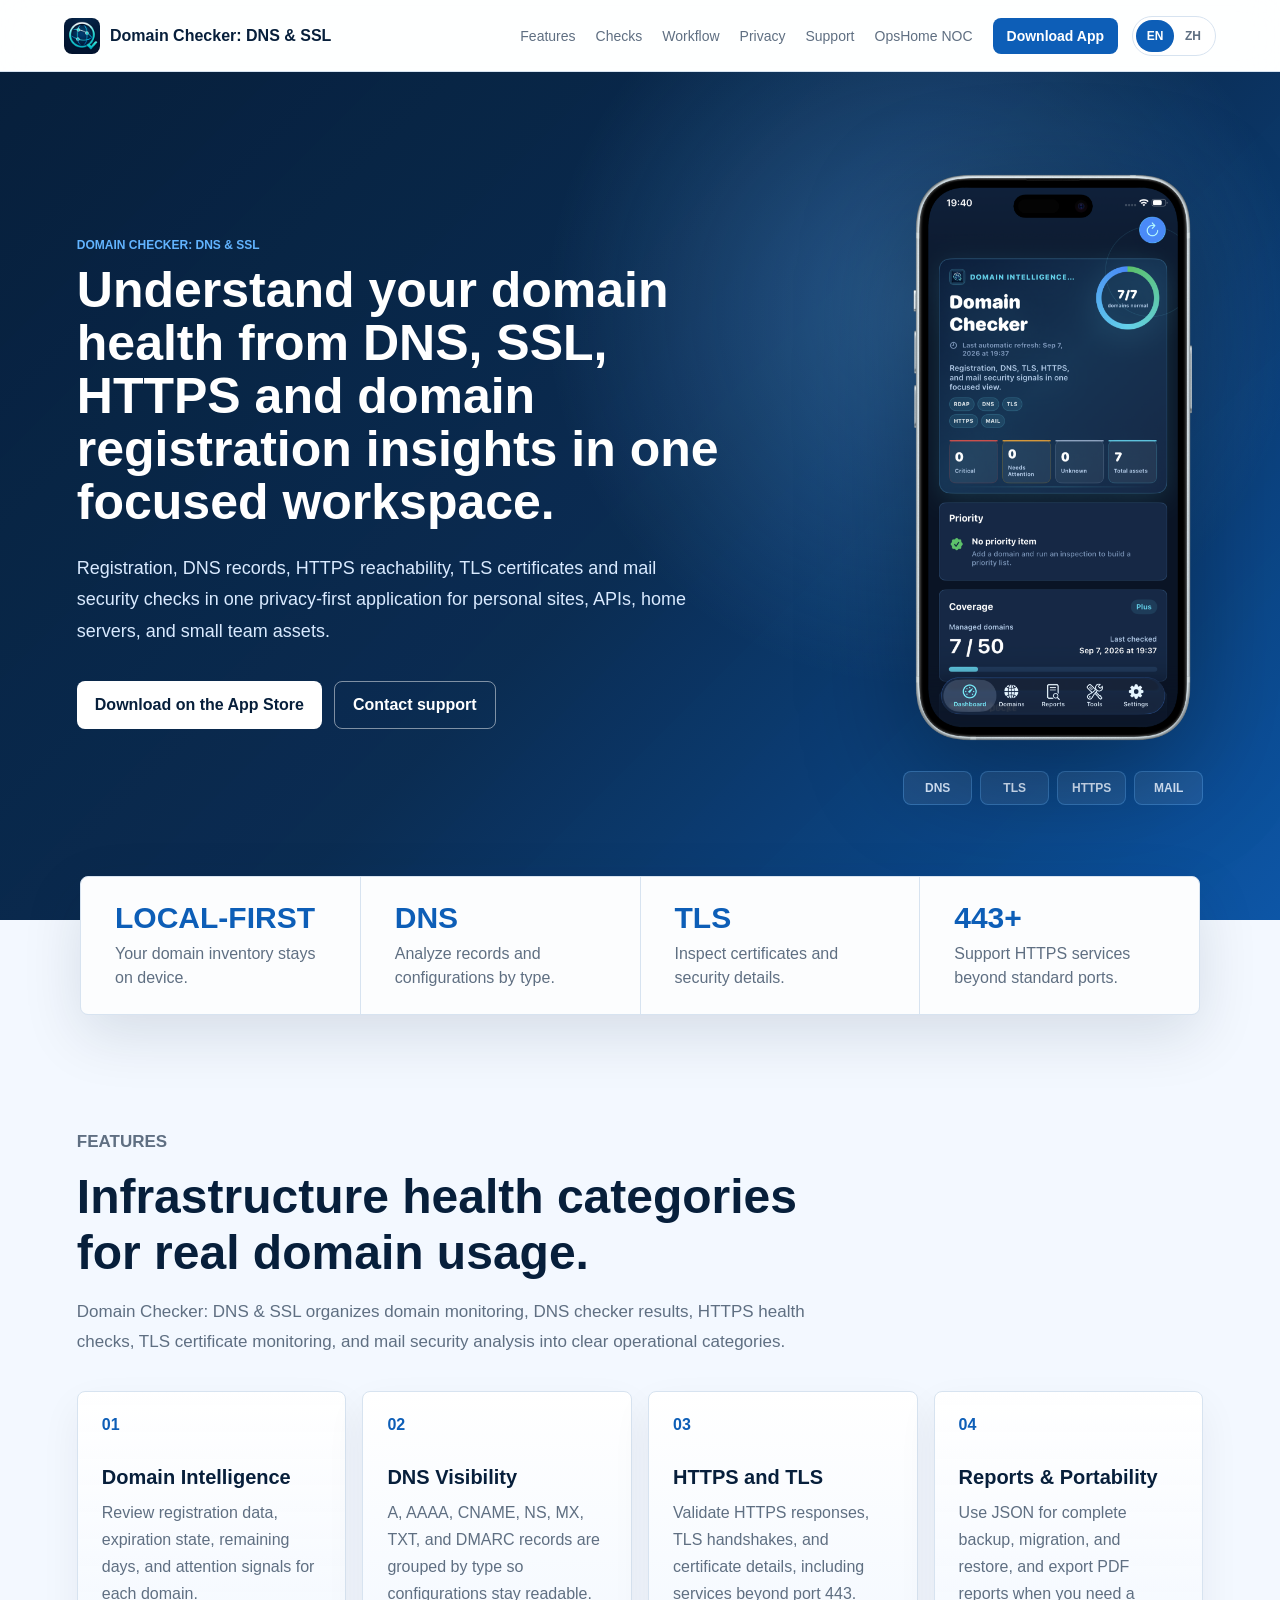
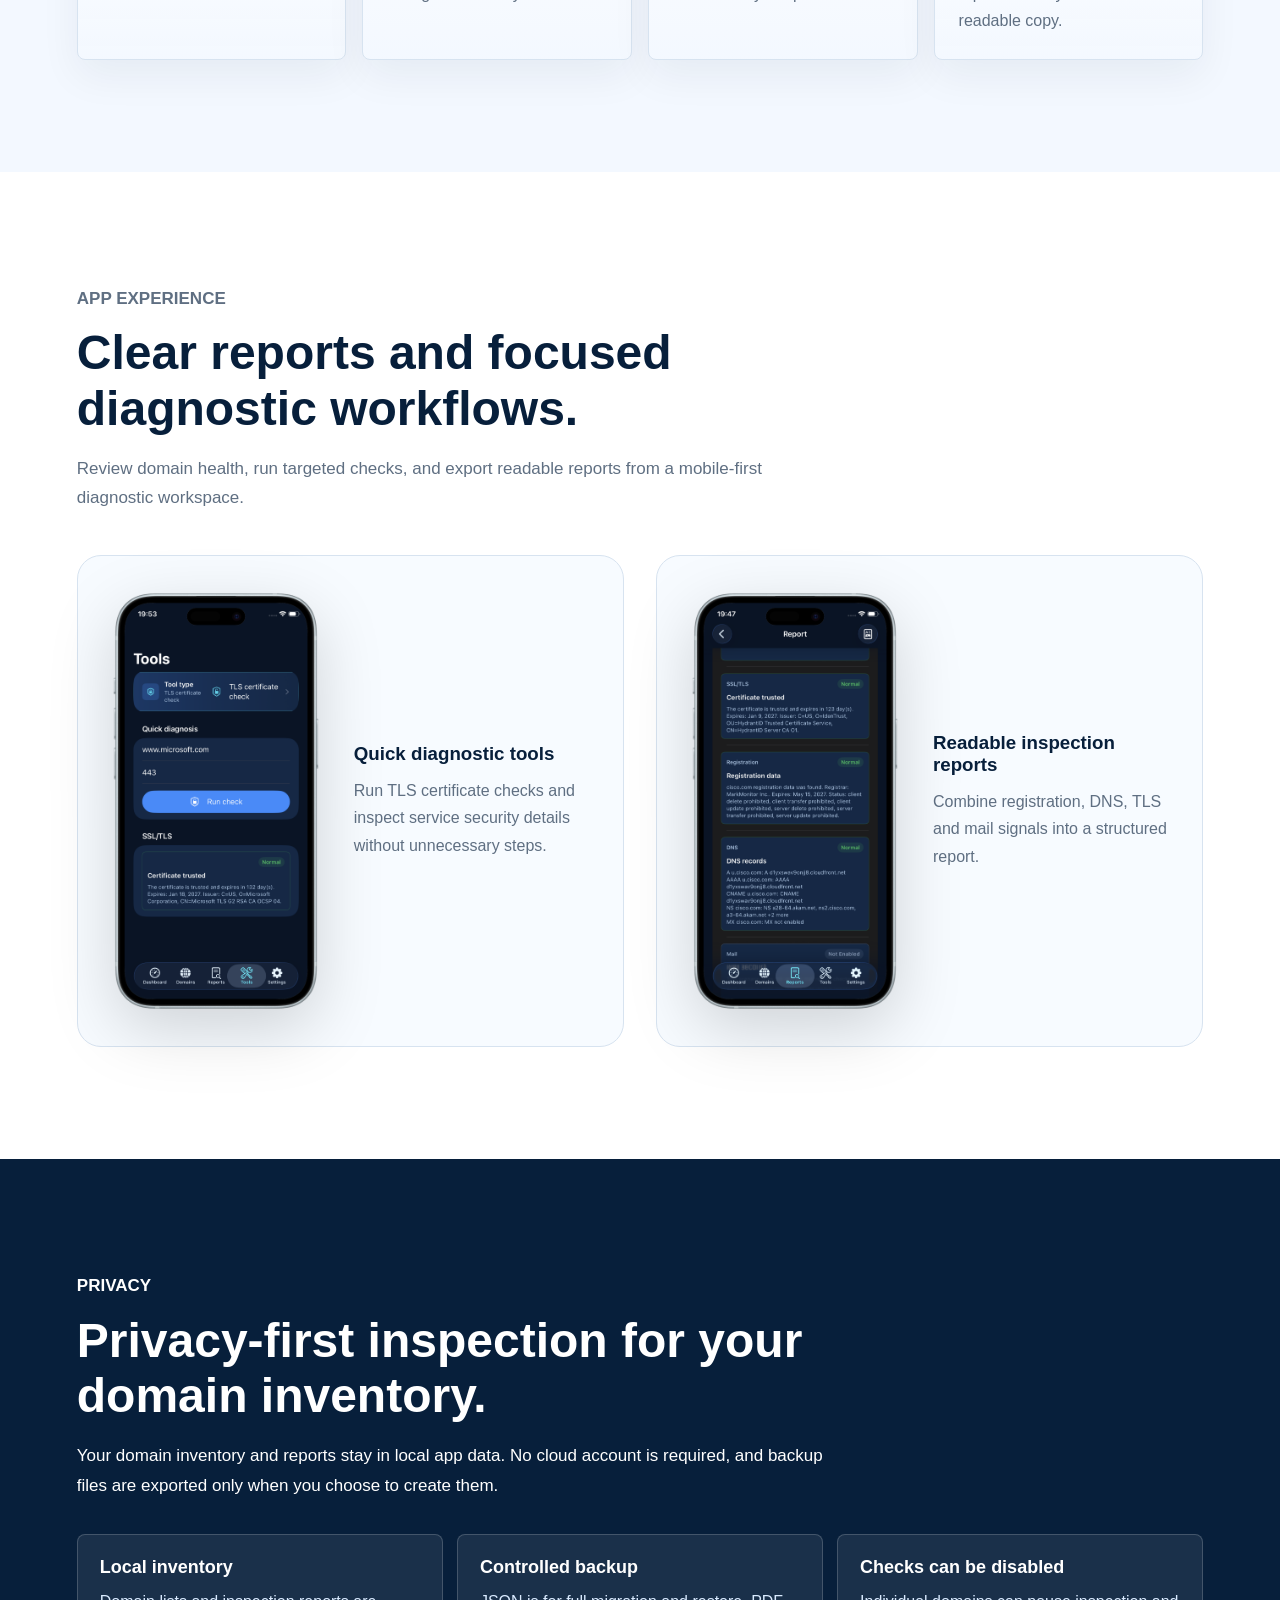
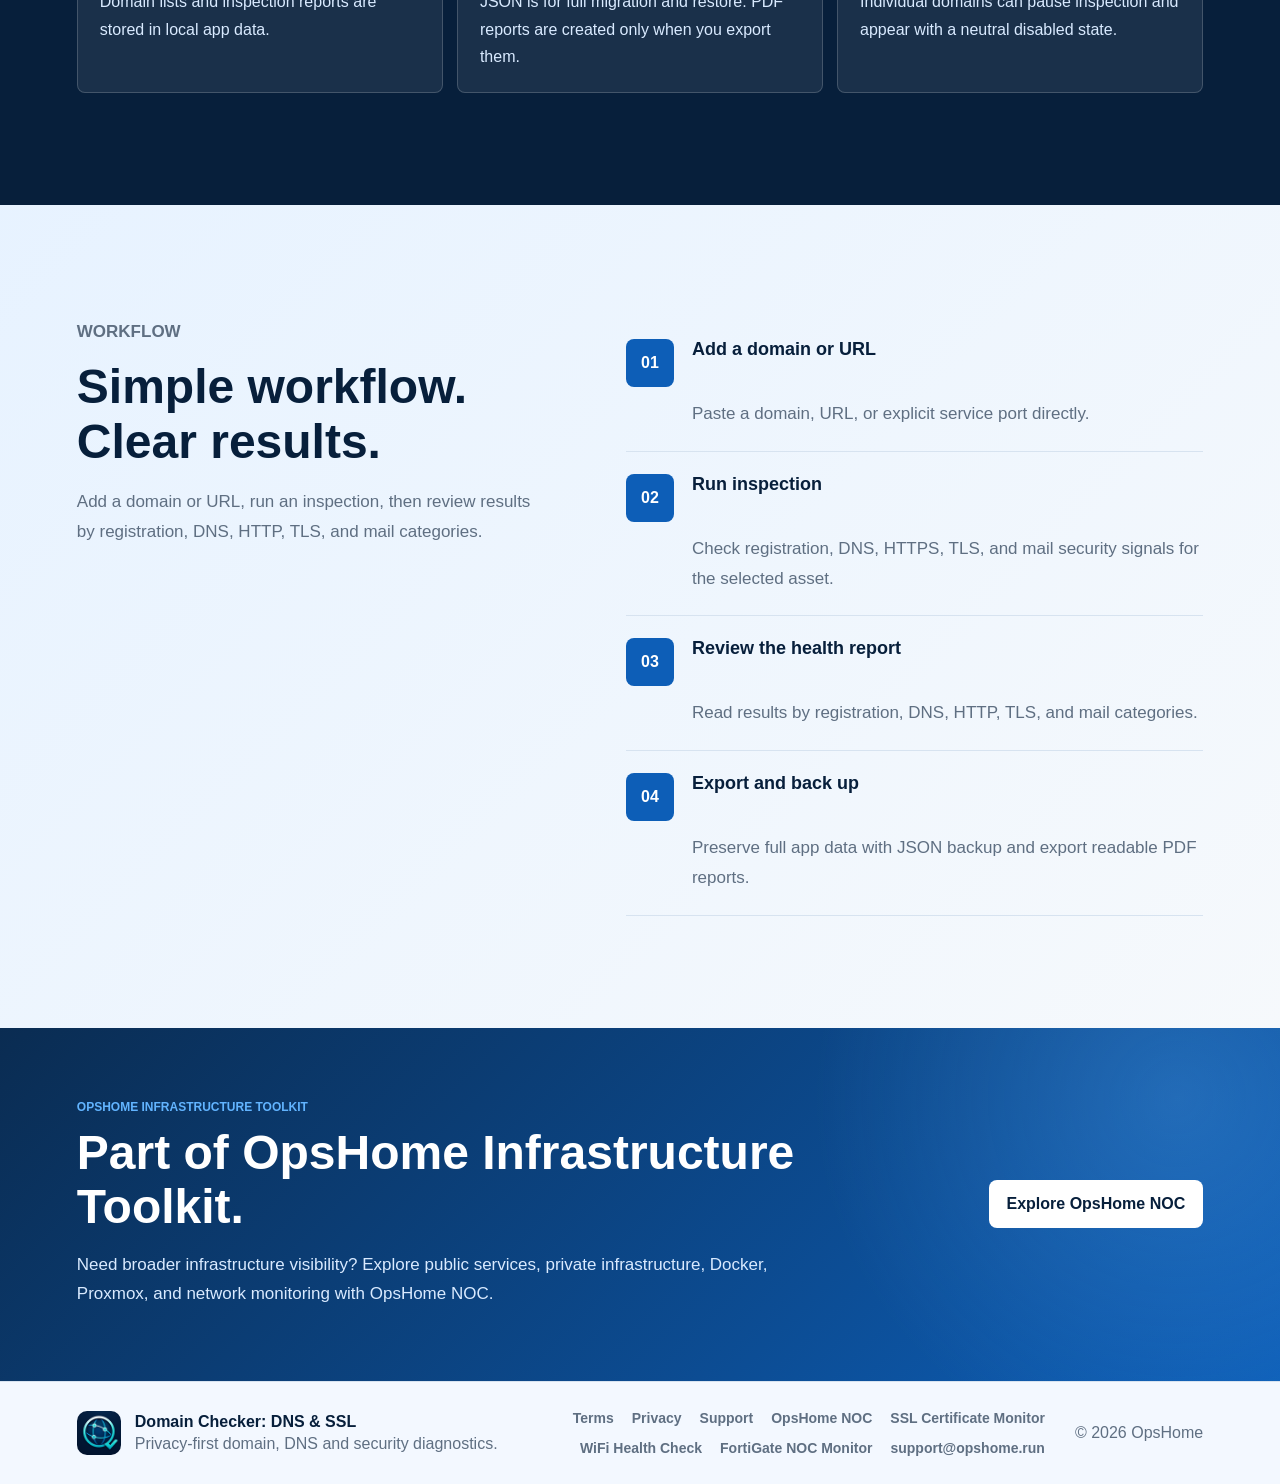
==== docs/index.html @ f47e3f1a "Add files via upload" ====
<!DOCTYPE html>

<html lang="en">
<head>
<meta charset="utf-8"/>
<meta content="width=device-width, initial-scale=1" name="viewport"/>
<title>Domain Checker: DNS & SSL</title>
<meta content="Domain Checker: DNS & SSL helps site owners, developers, and small teams monitor domain expiry, DNS records, HTTPS availability, TLS handshakes, and mail security records." name="description"/><link href="https://domain.opshome.run/" rel="canonical"/><link href="https://domain.opshome.run/" hreflang="en" rel="alternate"/><link href="https://domain.opshome.run/zh-cn/" hreflang="zh-CN" rel="alternate"/><link href="https://domain.opshome.run/" hreflang="x-default" rel="alternate"/>
<meta content="website" property="og:type"/><meta content="https://domain.opshome.run/" property="og:url"/>
<meta content="Domain Checker: DNS & SSL" property="og:title"/>
<meta content="Monitor domain expiry, DNS records, HTTPS availability, TLS handshakes, and mail security records in one focused app." property="og:description"/>
<meta content="./og.jpg" property="og:image"/>
<meta content="Domain Checker: DNS & SSL app preview" property="og:image:alt"/>
<meta content="summary_large_image" name="twitter:card"/>
<meta content="Domain Checker: DNS & SSL" name="twitter:title"/>
<meta content="Monitor domain expiry, DNS records, HTTPS availability, TLS handshakes, and mail security records in one focused app." name="twitter:description"/>
<meta content="./og.jpg" name="twitter:image"/>
<link href="./favicon.ico" rel="icon" sizes="any"/>
<link href="./assets/images/favicon-32.png" rel="icon" sizes="32x32" type="image/png"/>
<link href="./assets/images/favicon-16.png" rel="icon" sizes="16x16" type="image/png"/>
<link href="./assets/images/apple-touch-icon.png" rel="apple-touch-icon"/>
<link href="./site.webmanifest" rel="manifest"/>
<link as="image" fetchpriority="high" href="assets/images/domain-checker-dns-ssl-hero.png" rel="preload" type="image/png"/><link href="styles.css?v=20260824-v2-optimization-2" rel="stylesheet"/>
<script type="application/ld+json">
  {
  "@context": "https://schema.org",
  "@graph": [
    {
      "@type": "Organization",
      "@id": "https://opshome.run/#organization",
      "name": "OpsHome",
      "url": "https://opshome.run/",
      "logo": "https://opshome.run/brand-logo.png",
      "sameAs": [
        "https://github.com/cisco-262",
        "https://www.youtube.com/@frankzhang-opshome",
        "https://x.com/opshome_noc",
        "https://medium.com/@support_2959"
      ]
    },
    {
      "@type": "WebSite",
      "@id": "https://domain.opshome.run/#website",
      "name": "Domain Checker: DNS & SSL",
      "url": "https://domain.opshome.run/",
      "publisher": {
        "@id": "https://opshome.run/#organization"
      },
      "inLanguage": "en"
    },
    {
      "@type": "SoftwareApplication",
      "@id": "https://domain.opshome.run/#app",
      "name": "Domain Checker: DNS & SSL",
      "applicationCategory": "UtilitiesApplication",
      "operatingSystem": "iOS, iPadOS",
      "url": "https://domain.opshome.run/",
      "downloadUrl": "https://apps.apple.com/us/app/domain-checker-dns-ssl/id6792293532",
      "image": "https://domain.opshome.run/og.jpg",
      "description": "Domain Checker: DNS & SSL helps site owners, developers, and small teams monitor domain expiry, DNS records, HTTPS availability, TLS handshakes, and mail security records.",
      "publisher": {
        "@id": "https://opshome.run/#organization"
      },
      "offers": {
        "@type": "Offer",
        "price": "0",
        "priceCurrency": "USD"
      }
    }
  ]
}
  </script>
  
<!-- Yandex.Metrika counter -->
<script type="text/javascript">
    (function(m,e,t,r,i,k,a){
        m[i]=m[i]||function(){(m[i].a=m[i].a||[]).push(arguments)};
        m[i].l=1*new Date();
        for (var j = 0; j < document.scripts.length; j++) {if (document.scripts[j].src === r) { return; }}
        k=e.createElement(t),a=e.getElementsByTagName(t)[0],k.async=1,k.src=r,a.parentNode.insertBefore(k,a)
    })(window, document,'script','https://mc.yandex.ru/metrika/tag.js?id=112292024', 'ym');

    ym(112292024, 'init', {ssr:true, clickmap:true, referrer: document.referrer, url: location.href, accurateTrackBounce:true, trackLinks:true});
</script>
<noscript><div><img src="https://mc.yandex.ru/watch/112292024" style="position:absolute; left:-9999px;" alt="" /></div></noscript>
<!-- /Yandex.Metrika counter -->
</head>
<body>
<header class="site-header">
<a aria-label="Domain Checker: DNS & SSL home" class="brand" href="/">
<img alt="Domain Checker: DNS & SSL logo" decoding="async" height="36" src="assets/images/app-logo-96.webp" width="36"/>
<span>Domain Checker: DNS & SSL</span>
</a>
<div class="header-actions">
<nav aria-label="Primary">
<a href="#features">Features</a>
<a href="#checks">Checks</a>
<a href="#workflow">Workflow</a>
<a href="/privacy/">Privacy</a>
<a href="/support/">Support</a>
<a href="https://app.opshome.run" rel="noopener" target="_blank">OpsHome NOC</a>
<a class="nav-action" href="https://apps.apple.com/us/app/domain-checker-dns-ssl/id6792293532" rel="noopener" target="_blank">Download App</a>
</nav>
<div aria-label="Language" class="language-menu">
<a aria-current="page" class="language-option is-active" href="/">EN</a>
<a class="language-option" href="/zh-cn/" lang="zh-CN">ZH</a>
</div>
</div>
</header>
<main>
<section class="hero">
<div class="hero-layout">
<div class="hero-content">
<p class="eyebrow">DOMAIN CHECKER: DNS & SSL</p>
<h1>Understand your domain health from DNS, SSL, HTTPS and domain registration insights in one focused workspace.</h1>
<p class="hero-copy">Registration, DNS records, HTTPS reachability, TLS certificates and mail security checks in one privacy-first application for personal sites, APIs, home servers, and small team assets.</p>
<div class="hero-actions" id="download">
<a class="primary-button" href="https://apps.apple.com/us/app/domain-checker-dns-ssl/id6792293532" rel="noopener" target="_blank">Download on the App Store</a>
<a class="secondary-button" href="mailto:support@opshome.run">Contact support</a>
</div>
</div>
<figure aria-label="Domain Checker: DNS & SSL app home screen" class="hero-phone">
<img alt="Domain Checker: DNS & SSL app home screen" decoding="async" fetchpriority="high" height="2048" loading="eager" src="assets/images/domain-checker-dns-ssl-hero.png" width="1039"/>
<figcaption class="hero-capabilities" aria-label="Inspection capabilities">
<span>DNS</span>
<span>TLS</span>
<span>HTTPS</span>
<span>MAIL</span>
</figcaption>
</figure>
</div>
</section>
<section aria-label="Infrastructure checks" class="metrics" id="checks">
<div>
<strong>LOCAL-FIRST</strong>
<span>Your domain inventory stays on device.</span>
</div>
<div>
<strong>DNS</strong>
<span>Analyze records and configurations by type.</span>
</div>
<div>
<strong>TLS</strong>
<span>Inspect certificates and security details.</span>
</div>
<div>
<strong>443+</strong>
<span>Support HTTPS services beyond standard ports.</span>
</div>
</section>
<section class="section" id="features">
<div class="section-head">
<p class="eyebrow">FEATURES</p>
<h2>Infrastructure health categories for real domain usage.</h2>
<p>Domain Checker: DNS & SSL organizes domain monitoring, DNS checker results, HTTPS health checks, TLS certificate monitoring, and mail security analysis into clear operational categories.</p>
</div>
<div class="feature-grid">
<article>
<span class="icon">01</span>
<h3>Domain Intelligence</h3>
<p>Review registration data, expiration state, remaining days, and attention signals for each domain.</p>
</article>
<article>
<span class="icon">02</span>
<h3>DNS Visibility</h3>
<p>A, AAAA, CNAME, NS, MX, TXT, and DMARC records are grouped by type so configurations stay readable.</p>
</article>
<article>
<span class="icon">03</span>
<h3>HTTPS and TLS</h3>
<p>Validate HTTPS responses, TLS handshakes, and certificate details, including services beyond port 443.</p>
</article>
<article>
<span class="icon">04</span>
<h3>Reports &amp; Portability</h3>
<p>Use JSON for complete backup, migration, and restore, and export PDF reports when you need a readable copy.</p>
</article>
</div>
</section>
<section class="section app-showcase" id="workflow">
<div class="section-head">
<p class="eyebrow">APP EXPERIENCE</p>
<h2>Clear reports and focused diagnostic workflows.</h2>
<p>Review domain health, run targeted checks, and export readable reports from a mobile-first diagnostic workspace.</p>
</div>
<div class="showcase-grid">
<article class="showcase-card">
<img src="assets/images/domain-checker-tools.png" alt="Domain Checker: DNS & SSL tools screen" loading="lazy">
<div><h3>Quick diagnostic tools</h3><p>Run TLS certificate checks and inspect service security details without unnecessary steps.</p></div>
</article>
<article class="showcase-card">
<img src="assets/images/domain-checker-report.png" alt="Domain Checker: DNS & SSL report screen" loading="lazy">
<div><h3>Readable inspection reports</h3><p>Combine registration, DNS, TLS and mail signals into a structured report.</p></div>
</article>
</div>
</section>
<section class="section blue-band" id="privacy">
<div class="section-head">
<p class="eyebrow">PRIVACY</p>
<h2>Privacy-first inspection for your domain inventory.</h2>
<p>Your domain inventory and reports stay in local app data. No cloud account is required, and backup files are exported only when you choose to create them.</p>
</div>
<div class="privacy-grid">
<div><strong>Local inventory</strong><span>Domain lists and inspection reports are stored in local app data.</span></div>
<div><strong>Controlled backup</strong><span>JSON is for full migration and restore. PDF reports are created only when you export them.</span></div>
<div><strong>Checks can be disabled</strong><span>Individual domains can pause inspection and appear with a neutral disabled state.</span></div>
</div>
</section>
<section class="split-section" id="workflow">
<div>
<p class="eyebrow">WORKFLOW</p>
<h2>Simple workflow. Clear results.</h2>
<p>Add a domain or URL, run an inspection, then review results by registration, DNS, HTTP, TLS, and mail categories.</p>
</div>
<ol class="steps">
<li><span>Add a domain or URL</span><p>Paste a domain, URL, or explicit service port directly.</p></li>
<li><span>Run inspection</span><p>Check registration, DNS, HTTPS, TLS, and mail security signals for the selected asset.</p></li>
<li><span>Review the health report</span><p>Read results by registration, DNS, HTTP, TLS, and mail categories.</p></li>
<li><span>Export and back up</span><p>Preserve full app data with JSON backup and export readable PDF reports.</p></li>
</ol>
</section>
<section aria-label="OpsHome NOC" class="noc-promo">
<div>
<p class="eyebrow">OPSHOME INFRASTRUCTURE TOOLKIT</p>
<h2>Part of OpsHome Infrastructure Toolkit.</h2>
<p>Need broader infrastructure visibility? Explore public services, private infrastructure, Docker, Proxmox, and network monitoring with OpsHome NOC.</p>
</div>
<a class="promo-link" href="https://app.opshome.run" rel="noopener" target="_blank">Explore OpsHome NOC</a>
</section>
</main>
<footer>
<div class="footer-brandline"><img alt="Domain Checker: DNS & SSL logo" decoding="async" height="44" loading="lazy" src="assets/images/app-logo-96.webp" width="44"/><div><strong>Domain Checker: DNS & SSL</strong><span>Privacy-first domain, DNS and security diagnostics.</span></div></div>
<nav aria-label="Footer" class="footer-links">
<a href="/terms/">Terms</a>
<a href="/privacy/">Privacy</a>
<a href="/support/">Support</a>
<a href="https://app.opshome.run" rel="noopener" target="_blank">OpsHome NOC</a>
<a href="https://ssl.opshome.run/" rel="noopener" target="_blank">SSL Certificate Monitor</a>
<a href="https://wifi.opshome.run/" rel="noopener" target="_blank">WiFi Health Check</a>
<a href="https://fgt.opshome.run/" rel="noopener" target="_blank">FortiGate NOC Monitor</a>
<a href="mailto:support@opshome.run">support@opshome.run</a>
</nav>
<div class="copyright">© 2026 OpsHome</div>
</footer>
</body>
</html>
---- docs/styles.css ----
:root {
  color-scheme: light;
  --blue-950: #071f3b;
  --blue-900: #0a2c52;
  --blue-700: #0d5eb7;
  --blue-600: #1677d2;
  --blue-100: #e6f2ff;
  --blue-050: #f3f8ff;
  --ink: #102033;
  --muted: #5f6f82;
  --line: #d7e3f0;
  --surface: #ffffff;
  --soft: #f6f9fc;
  --green: #16805b;
  --amber: #b56800;
}

* {
  box-sizing: border-box;
}

html {
  scroll-behavior: smooth;
}

body {
  margin: 0;
  font-family: -apple-system, BlinkMacSystemFont, "Segoe UI", sans-serif;
  color: var(--ink);
  background: var(--blue-050);
  letter-spacing: 0;
}

a {
  color: inherit;
  text-decoration: none;
}

.site-header {
  position: sticky;
  top: 0;
  z-index: 10;
  display: flex;
  align-items: center;
  justify-content: space-between;
  gap: 24px;
  min-height: 72px;
  padding: 14px clamp(20px, 5vw, 72px);
  background: rgba(255, 255, 255, 0.88);
  border-bottom: 1px solid var(--line);
  backdrop-filter: blur(18px);
}

.brand {
  display: inline-flex;
  align-items: center;
  gap: 10px;
  font-weight: 800;
  color: var(--blue-950);
}

.brand img {
  width: 36px;
  height: 36px;
  border-radius: 8px;
}

nav {
  display: flex;
  align-items: center;
  gap: 20px;
  font-size: 14px;
  color: var(--muted);
}

.header-actions {
  display: flex;
  align-items: center;
  gap: 14px;
}

nav a {
  white-space: nowrap;
}

.nav-action {
  padding: 10px 14px;
  border-radius: 8px;
  color: #fff;
  background: var(--blue-700);
  font-weight: 700;
}

.language-menu {
  display: inline-flex;
  align-items: center;
  padding: 3px;
  border: 1px solid var(--line);
  border-radius: 999px;
  background: #fff;
}

.language-option {
  display: inline-grid;
  place-items: center;
  min-width: 38px;
  min-height: 32px;
  padding: 0 10px;
  border: 0;
  border-radius: 999px;
  color: var(--muted);
  background: transparent;
  font: inherit;
  font-size: 12px;
  font-weight: 900;
  cursor: pointer;
}

.language-option:hover {
  color: var(--blue-700);
}

.language-option.is-active {
  color: #fff;
  background: var(--blue-700);
}

.hero {
  position: relative;
  min-height: 0;
  display: grid;
  align-items: center;
  overflow: hidden;
  padding: clamp(52px, 7vw, 92px) clamp(20px, 6vw, 92px) clamp(76px, 9vw, 120px);
  color: #fff;
  background:
    radial-gradient(circle at 72% 28%, rgba(98, 180, 255, 0.34), transparent 34%),
    linear-gradient(135deg, rgba(7, 31, 59, 0.98) 0%, rgba(10, 44, 82, 0.94) 52%, rgba(13, 94, 183, 0.84) 100%),
    #0a2c52;
}

.hero-content {
  position: relative;
  width: min(680px, 100%);
}

.hero-layout {
  position: relative;
  z-index: 1;
  display: grid;
  grid-template-columns: minmax(0, 1fr) minmax(280px, 390px);
  align-items: center;
  gap: clamp(28px, 5vw, 72px);
  width: min(1180px, 100%);
  margin: 0 auto;
}

.hero-phone {
  justify-self: end;
  margin: 0;
  padding: 0;
  border: 0;
  border-radius: 0;
  background: transparent;
  box-shadow: none;
  backdrop-filter: none;
}

.hero-phone img {
  display: block;
  width: min(300px, 24vw);
  min-width: 240px;
  height: auto;
  max-height: 680px;
  object-fit: contain;
  border-radius: 0;
  filter: drop-shadow(0 30px 56px rgba(0, 0, 0, 0.34));
}

.hero-capabilities {
  display: grid;
  grid-template-columns: repeat(4, minmax(0, 1fr));
  gap: 8px;
  width: min(360px, 100%);
  margin: 18px auto 0;
  color: #d9eaff;
  font-size: 12px;
  font-weight: 900;
  text-align: center;
}

.hero-capabilities span {
  display: inline-grid;
  min-height: 34px;
  place-items: center;
  border: 1px solid rgba(98, 180, 255, 0.34);
  border-radius: 8px;
  background: rgba(255, 255, 255, 0.08);
}

.eyebrow {
  margin: 0 0 12px;
  color: #62b4ff;
  font-size: 12px;
  font-weight: 800;
  letter-spacing: 0;
  text-transform: uppercase;
}

.hero h1 {
  margin: 0;
  max-width: 700px;
  font-size: clamp(34px, 4vw, 50px);
  line-height: 1.06;
  letter-spacing: 0;
}

.hero-copy {
  margin: 24px 0 0;
  max-width: 620px;
  color: #d9eaff;
  font-size: 18px;
  line-height: 1.75;
}

.hero-actions {
  display: flex;
  flex-wrap: wrap;
  gap: 12px;
  margin-top: 34px;
}

.primary-button,
.secondary-button {
  display: inline-flex;
  align-items: center;
  justify-content: center;
  min-height: 48px;
  padding: 0 18px;
  border-radius: 8px;
  font-weight: 800;
}

.primary-button {
  color: var(--blue-950);
  background: #fff;
}

.secondary-button {
  color: #fff;
  border: 1px solid rgba(255, 255, 255, 0.48);
}

.metrics {
  position: relative;
  z-index: 2;
  display: grid;
  grid-template-columns: repeat(4, 1fr);
  gap: 1px;
  width: min(1120px, calc(100% - 40px));
  margin: -44px auto 0;
  background: var(--line);
  border: 1px solid var(--line);
  border-radius: 8px;
  overflow: hidden;
  box-shadow: 0 20px 60px rgba(7, 31, 59, 0.12);
}

.metrics div {
  min-height: 118px;
  display: grid;
  align-content: center;
  gap: 8px;
  padding: 24px clamp(18px, 3vw, 34px);
  background: rgba(255, 255, 255, 0.92);
}

.metrics strong {
  color: var(--blue-700);
  font-size: clamp(22px, 2.4vw, 30px);
  line-height: 1.1;
}

.metrics span {
  color: var(--muted);
  line-height: 1.5;
}

.section,
.split-section {
  padding: clamp(64px, 9vw, 112px) clamp(20px, 6vw, 92px);
}

.section {
  background: var(--blue-050);
}

.section-head {
  max-width: 760px;
  margin-bottom: 34px;
}

.section h2,
.split-section h2 {
  margin: 0;
  color: var(--blue-950);
  font-size: clamp(30px, 4vw, 48px);
  line-height: 1.16;
}

.section-head p,
.split-section p {
  color: var(--muted);
  font-size: 17px;
  line-height: 1.75;
}

.feature-grid {
  display: grid;
  grid-template-columns: repeat(4, 1fr);
  gap: 16px;
}

.feature-grid article {
  min-height: 260px;
  padding: 24px;
  border: 1px solid var(--line);
  border-radius: 8px;
  background:
    linear-gradient(180deg, rgba(255, 255, 255, 0.98), rgba(243, 248, 255, 0.94)),
    var(--surface);
  box-shadow: 0 16px 40px rgba(7, 31, 59, 0.06);
}

.icon {
  display: inline-flex;
  margin-bottom: 32px;
  color: var(--blue-700);
  font-weight: 900;
}

.feature-grid h3 {
  margin: 0 0 10px;
  color: var(--blue-950);
  font-size: 20px;
}

.feature-grid p {
  margin: 0;
  color: var(--muted);
  line-height: 1.7;
}

.split-section {
  display: grid;
  grid-template-columns: minmax(0, 0.9fr) minmax(320px, 1.1fr);
  gap: clamp(28px, 6vw, 80px);
  background:
    linear-gradient(135deg, rgba(230, 242, 255, 0.92), rgba(246, 249, 252, 0.98));
}

.steps {
  margin: 0;
  padding: 0;
  list-style: none;
  counter-reset: step;
}

.steps li {
  display: grid;
  grid-template-columns: 48px 1fr;
  column-gap: 18px;
  row-gap: 6px;
  padding: 22px 0;
  border-bottom: 1px solid var(--line);
  counter-increment: step;
}

.steps li::before {
  content: counter(step, decimal-leading-zero);
  display: grid;
  place-items: center;
  width: 48px;
  height: 48px;
  border-radius: 8px;
  color: #fff;
  background: var(--blue-700);
  font-weight: 900;
}

.steps span {
  display: block;
  grid-column: 2;
  color: var(--blue-950);
  font-size: 18px;
  font-weight: 800;
}

.steps p {
  grid-column: 2;
  margin: 6px 0 0;
}

.noc-promo {
  display: flex;
  align-items: center;
  justify-content: space-between;
  gap: 28px;
  padding: clamp(42px, 6vw, 72px) clamp(20px, 6vw, 92px);
  color: #fff;
  background:
    radial-gradient(circle at 92% 20%, rgba(98, 180, 255, 0.26), transparent 30%),
    linear-gradient(135deg, var(--blue-900), var(--blue-700));
}

.noc-promo div {
  max-width: 760px;
}

.noc-promo h2 {
  margin: 0;
  font-size: clamp(30px, 4vw, 48px);
  line-height: 1.14;
}

.noc-promo p:last-child {
  margin: 16px 0 0;
  color: #d9eaff;
  font-size: 17px;
  line-height: 1.7;
}

.promo-link {
  display: inline-flex;
  align-items: center;
  justify-content: center;
  min-height: 48px;
  padding: 0 18px;
  border-radius: 8px;
  color: var(--blue-950);
  background: #fff;
  font-weight: 900;
  white-space: nowrap;
}

.blue-band {
  color: #fff;
  background: var(--blue-950);
}

.blue-band h2,
.blue-band .section-head p {
  color: #fff;
}

.privacy-grid {
  display: grid;
  grid-template-columns: repeat(3, 1fr);
  gap: 14px;
}

.privacy-grid div {
  min-height: 150px;
  padding: 22px;
  border: 1px solid rgba(255, 255, 255, 0.18);
  border-radius: 8px;
  background: rgba(255, 255, 255, 0.08);
}

.privacy-grid strong,
.privacy-grid span {
  display: block;
}

.privacy-grid strong {
  margin-bottom: 10px;
  font-size: 18px;
}

.privacy-grid span {
  color: #d9eaff;
  line-height: 1.7;
}

.page-hero {
  padding: clamp(58px, 9vw, 104px) clamp(20px, 6vw, 92px) clamp(34px, 6vw, 64px);
  color: #fff;
  background:
    linear-gradient(90deg, rgba(7, 31, 59, 0.96), rgba(13, 94, 183, 0.84)),
    var(--blue-900);
}

.page-hero h1 {
  margin: 0;
  max-width: 820px;
  font-size: clamp(40px, 6vw, 68px);
  line-height: 1.04;
}

.page-lead {
  max-width: 760px;
  margin: 20px 0 0;
  color: #d9eaff;
  font-size: 19px;
  line-height: 1.75;
}

.page-content {
  width: min(900px, calc(100% - 40px));
  margin: 0 auto;
  padding: clamp(42px, 7vw, 80px) 0;
}

.page-content h2 {
  margin-top: 32px;
  color: var(--blue-950);
  font-size: 26px;
}

.page-content h2:first-child {
  margin-top: 0;
}

.page-content p,
.page-content li {
  color: var(--muted);
  font-size: 16px;
  line-height: 1.75;
}

.page-content a {
  color: var(--blue-700);
  font-weight: 800;
}

.page-content .cta-row {
  margin-top: 28px;
}

footer {
  display: grid;
  grid-template-columns: minmax(260px, max-content) minmax(0, 1fr) max-content;
  align-items: center;
  gap: 30px;
  padding: 28px clamp(20px, 6vw, 92px);
  border-top: 1px solid var(--line);
  background: var(--blue-050);
  color: var(--muted);
}

.footer-brandline {
  display: flex;
  align-items: center;
  gap: 14px;
  min-width: 260px;
}

.footer-brandline img {
  width: 44px;
  height: 44px;
  flex: 0 0 44px;
  border-radius: 10px;
}

.footer-brandline div {
  display: grid;
  gap: 4px;
  min-width: 0;
}

footer strong {
  color: var(--blue-950);
}

.footer-brandline span {
  white-space: nowrap;
}

.footer-links {
  display: flex;
  flex-wrap: wrap;
  justify-content: flex-end;
  gap: 14px 18px;
  min-width: 0;
}

.footer-links a {
  color: var(--muted);
  font-size: 14px;
  font-weight: 700;
  white-space: nowrap;
  flex: 0 0 auto;
}

.footer-links a:hover {
  color: var(--blue-700);
}

@media (max-width: 900px) {
  .site-header {
    position: static;
    align-items: flex-start;
    flex-direction: column;
  }

  nav {
    width: 100%;
    overflow-x: auto;
    padding-bottom: 4px;
  }

  .header-actions {
    width: 100%;
    align-items: flex-start;
    justify-content: space-between;
    gap: 12px;
  }

  .metrics,
  .feature-grid,
  .privacy-grid,
  .split-section {
    grid-template-columns: 1fr;
  }

  .noc-promo {
    align-items: flex-start;
    flex-direction: column;
  }

  .hero-layout {
    grid-template-columns: 1fr;
  }

  .hero {
    padding-bottom: 82px;
  }

  .hero-phone {
    justify-self: center;
  }

  .hero-phone img {
    width: min(300px, 72vw);
    min-width: 0;
    max-height: none;
  }

  .hero-capabilities {
    width: min(360px, 100%);
  }

}

@media (max-width: 560px) {
  .hero h1 {
    font-size: 38px;
  }

  .hero-copy {
    font-size: 16px;
  }

  .hero-actions {
    display: grid;
  }

  .hero-capabilities {
    grid-template-columns: repeat(2, minmax(0, 1fr));
  }

  .header-actions {
    flex-direction: column-reverse;
  }

  .language-menu {
    align-self: flex-end;
  }

  .primary-button,
  .secondary-button,
  .promo-link {
    width: 100%;
  }

  .steps li {
    grid-template-columns: 1fr;
  }

  .steps span,
  .steps p {
    grid-column: 1;
  }

  footer {
    align-items: flex-start;
    grid-template-columns: 1fr;
  }

  .footer-links {
    justify-content: flex-start;
  }
}


.app-showcase {
  background: #ffffff;
}

.showcase-grid {
  display: grid;
  grid-template-columns: repeat(2, minmax(0, 1fr));
  gap: 32px;
  margin-top: 42px;
}

.showcase-card {
  display: grid;
  grid-template-columns: minmax(160px, 220px) 1fr;
  align-items: center;
  gap: 28px;
  padding: 28px;
  border: 1px solid var(--line);
  border-radius: 24px;
  background: #f7fbff;
}

.showcase-card img {
  width: 100%;
  max-height: 560px;
  object-fit: contain;
  filter: drop-shadow(0 20px 32px rgba(0,0,0,.16));
}

.showcase-card h3 {
  margin: 0 0 12px;
  color: var(--blue-950);
}

.showcase-card p {
  margin: 0;
  color: var(--muted);
  line-height: 1.7;
}

@media (max-width: 800px) {
  .showcase-grid { grid-template-columns: 1fr; }
  .showcase-card { grid-template-columns: 1fr; }
}
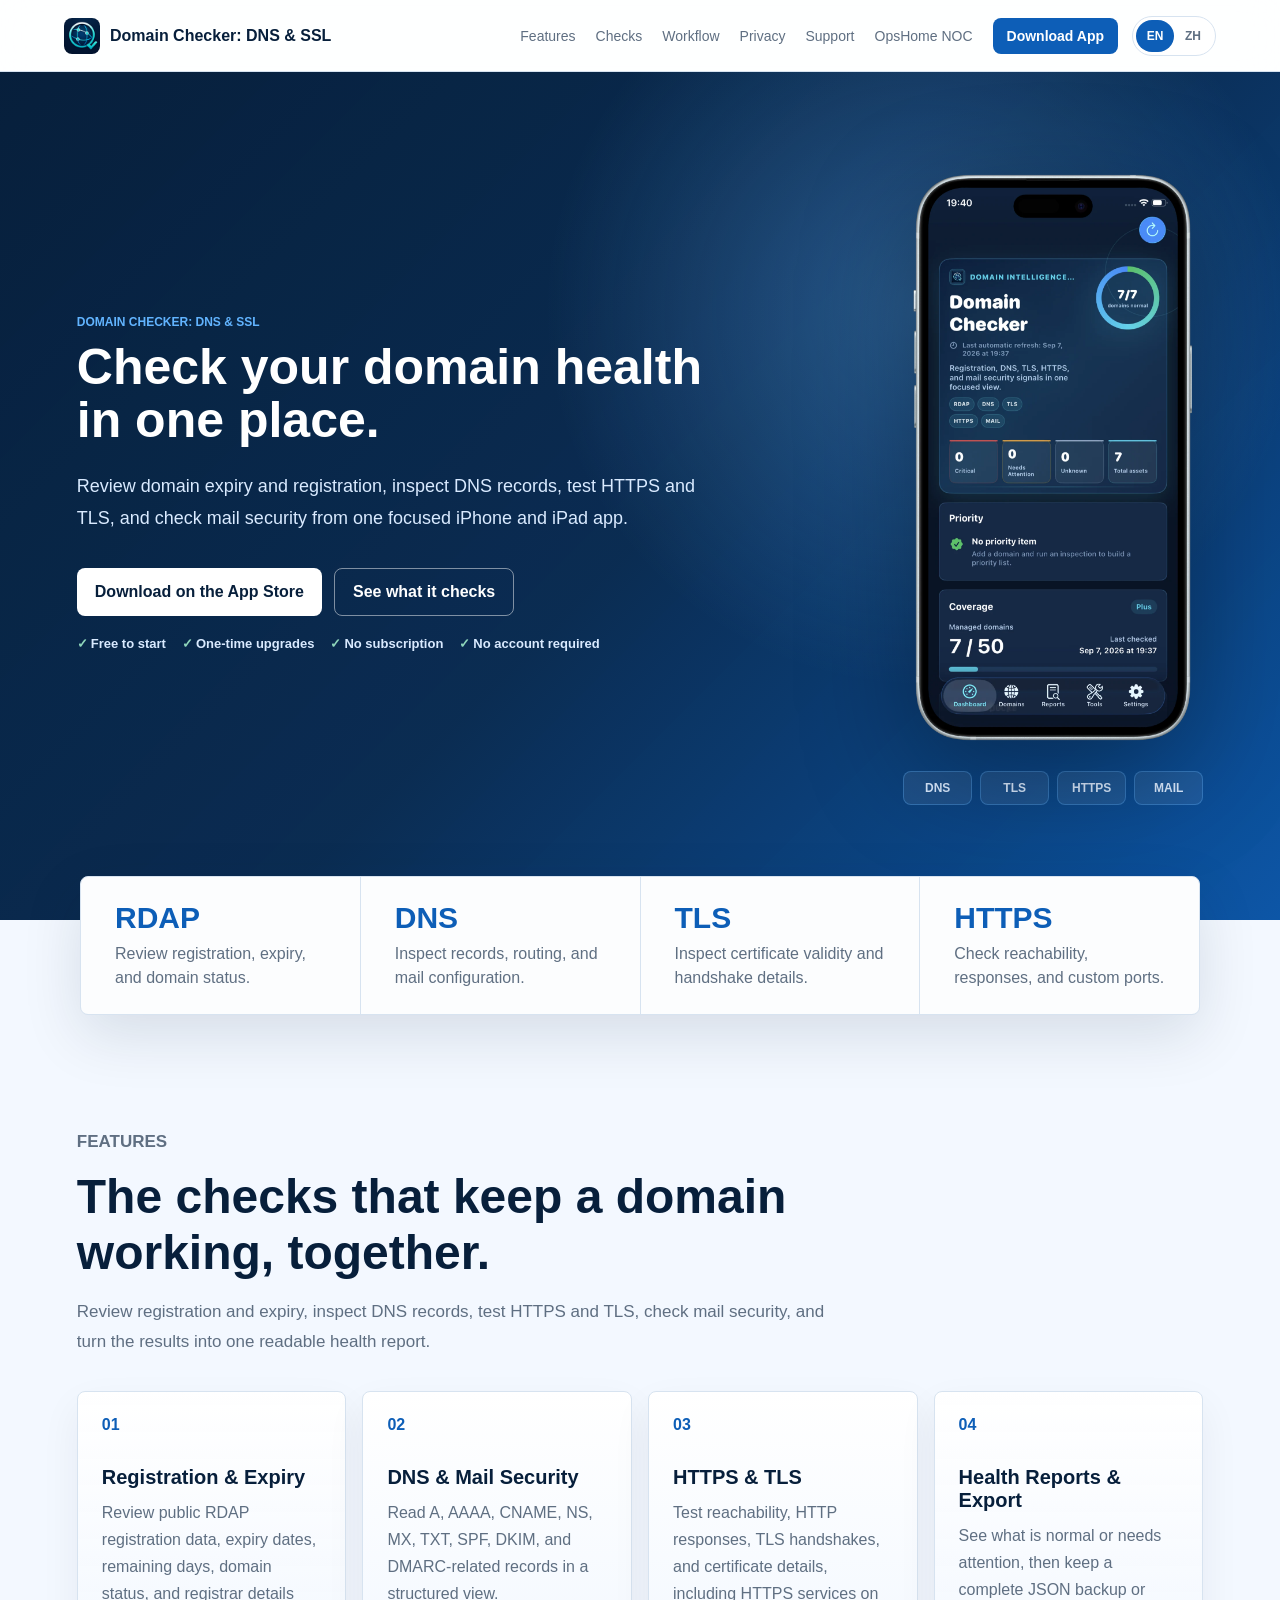
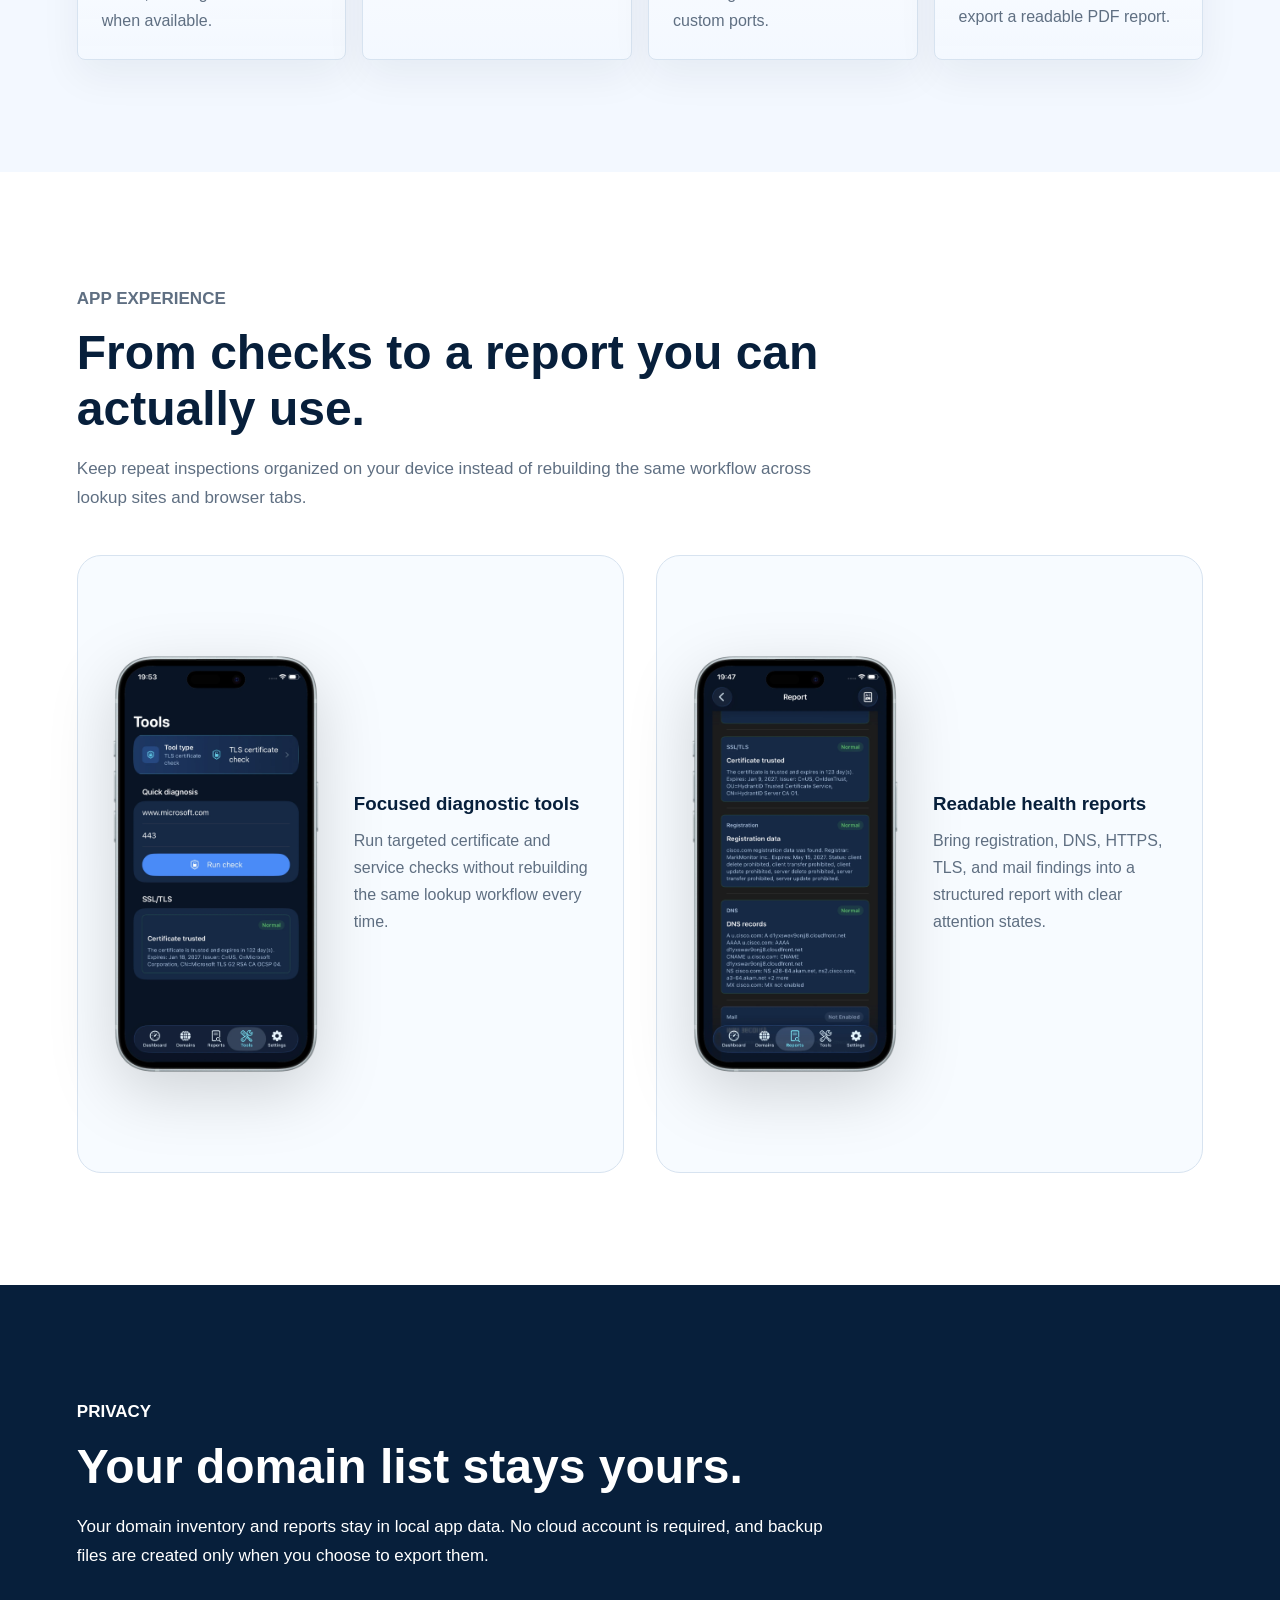
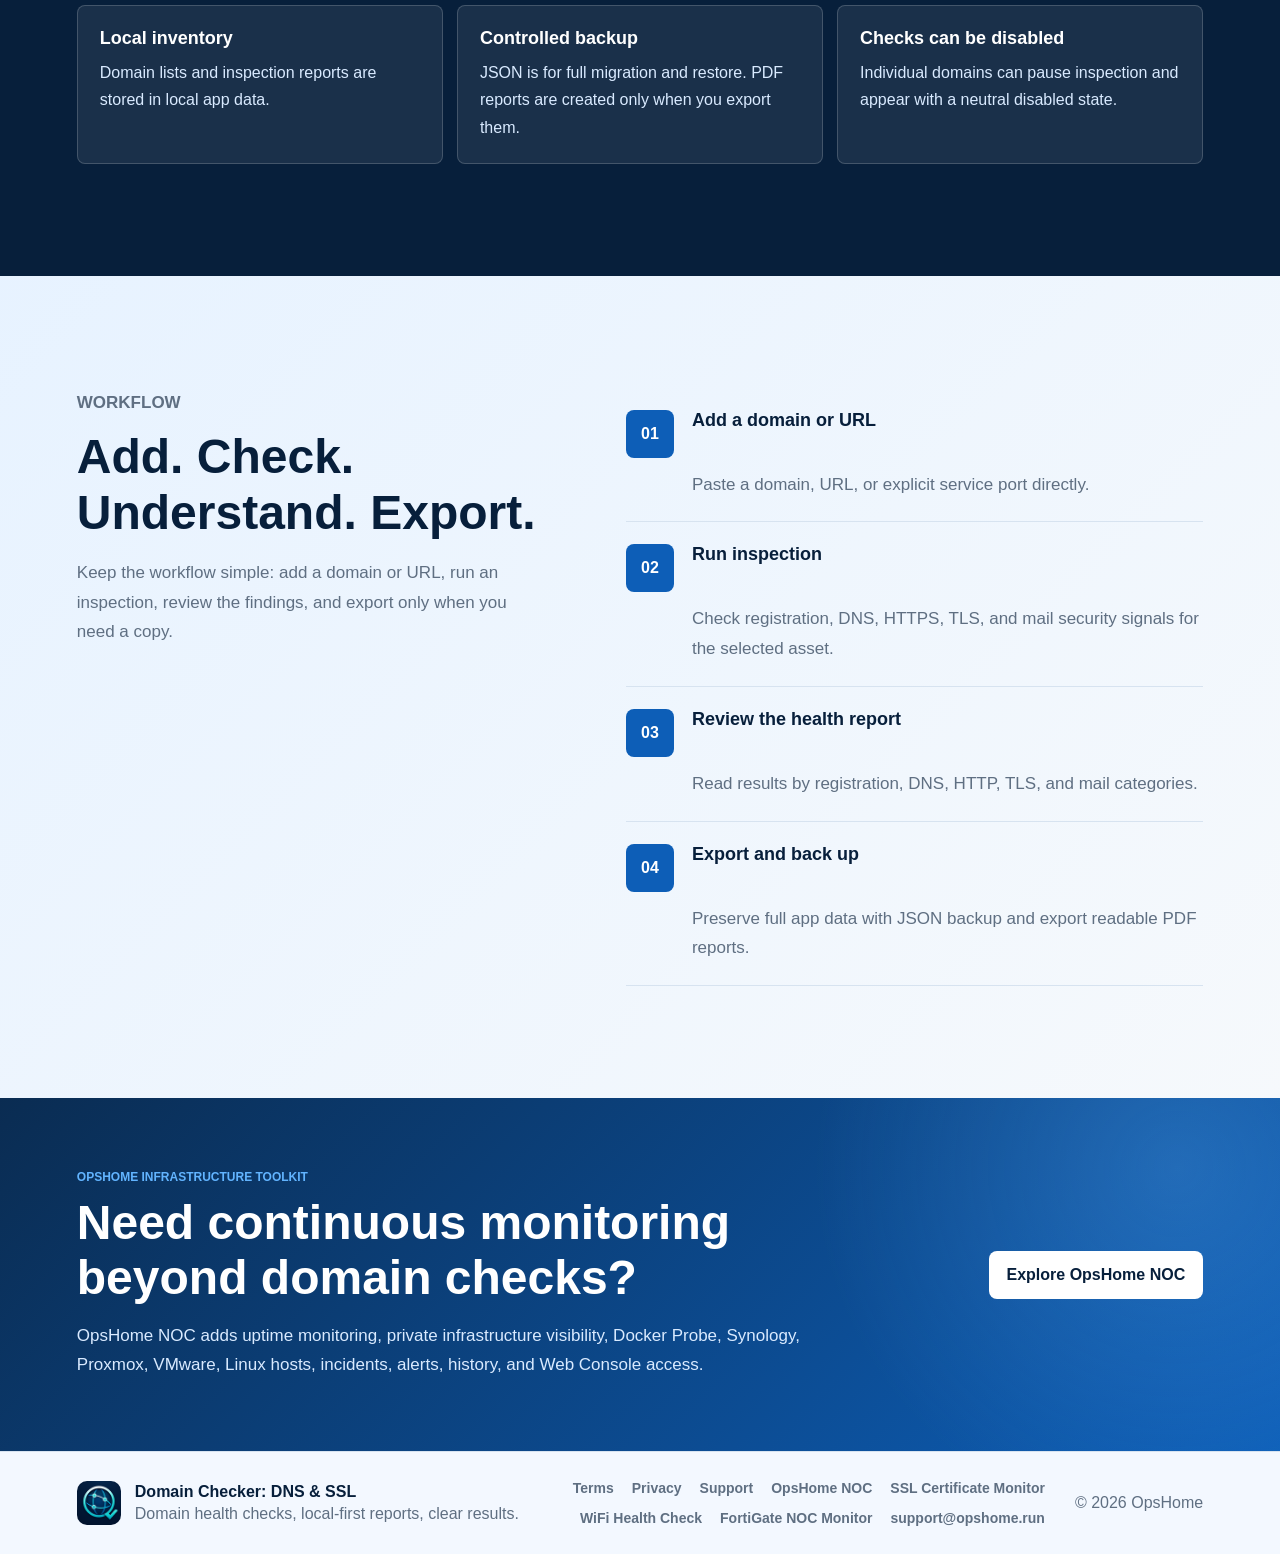
==== commit 54d36fda: "Add files via upload" ====
--- a/docs/index.html
+++ b/docs/index.html
@@ -5,22 +5,22 @@
 <meta charset="utf-8"/>
 <meta content="width=device-width, initial-scale=1" name="viewport"/>
 <title>Domain Checker: DNS & SSL</title>
-<meta content="Domain Checker: DNS & SSL helps site owners, developers, and small teams monitor domain expiry, DNS records, HTTPS availability, TLS handshakes, and mail security records." name="description"/><link href="https://domain.opshome.run/" rel="canonical"/><link href="https://domain.opshome.run/" hreflang="en" rel="alternate"/><link href="https://domain.opshome.run/zh-cn/" hreflang="zh-CN" rel="alternate"/><link href="https://domain.opshome.run/" hreflang="x-default" rel="alternate"/>
+<meta content="Check domain expiry, DNS records, HTTPS/TLS, RDAP registration, and mail security in one iPhone and iPad app. Local-first, free to start, with optional one-time upgrades." name="description"/><link href="https://domain.opshome.run/" rel="canonical"/><link href="https://domain.opshome.run/" hreflang="en" rel="alternate"/><link href="https://domain.opshome.run/zh-cn/" hreflang="zh-CN" rel="alternate"/><link href="https://domain.opshome.run/" hreflang="x-default" rel="alternate"/>
 <meta content="website" property="og:type"/><meta content="https://domain.opshome.run/" property="og:url"/>
 <meta content="Domain Checker: DNS & SSL" property="og:title"/>
-<meta content="Monitor domain expiry, DNS records, HTTPS availability, TLS handshakes, and mail security records in one focused app." property="og:description"/>
-<meta content="./og.jpg" property="og:image"/>
+<meta content="Check domain expiry, DNS, HTTPS/TLS, RDAP registration, and mail security in one local-first iPhone and iPad app." property="og:description"/>
+<meta content="https://domain.opshome.run/og.jpg" property="og:image"/>
 <meta content="Domain Checker: DNS & SSL app preview" property="og:image:alt"/>
 <meta content="summary_large_image" name="twitter:card"/>
 <meta content="Domain Checker: DNS & SSL" name="twitter:title"/>
-<meta content="Monitor domain expiry, DNS records, HTTPS availability, TLS handshakes, and mail security records in one focused app." name="twitter:description"/>
-<meta content="./og.jpg" name="twitter:image"/>
+<meta content="Check domain expiry, DNS, HTTPS/TLS, RDAP registration, and mail security in one local-first iPhone and iPad app." name="twitter:description"/>
+<meta content="https://domain.opshome.run/og.jpg" name="twitter:image"/>
 <link href="./favicon.ico" rel="icon" sizes="any"/>
 <link href="./assets/images/favicon-32.png" rel="icon" sizes="32x32" type="image/png"/>
 <link href="./assets/images/favicon-16.png" rel="icon" sizes="16x16" type="image/png"/>
 <link href="./assets/images/apple-touch-icon.png" rel="apple-touch-icon"/>
 <link href="./site.webmanifest" rel="manifest"/>
-<link as="image" fetchpriority="high" href="assets/images/domain-checker-dns-ssl-hero.png" rel="preload" type="image/png"/><link href="styles.css?v=20260824-v2-optimization-2" rel="stylesheet"/>
+<link as="image" fetchpriority="high" href="assets/images/domain-checker-dns-ssl-hero.webp" rel="preload" type="image/webp"/><link href="styles.css?v=20260917-conversion-1" rel="stylesheet"/>
 <script type="application/ld+json">
   {
   "@context": "https://schema.org",
@@ -57,7 +57,9 @@
       "url": "https://domain.opshome.run/",
       "downloadUrl": "https://apps.apple.com/us/app/domain-checker-dns-ssl/id6792293532",
       "image": "https://domain.opshome.run/og.jpg",
-      "description": "Domain Checker: DNS & SSL helps site owners, developers, and small teams monitor domain expiry, DNS records, HTTPS availability, TLS handshakes, and mail security records.",
+      "description": "Check domain expiry, DNS records, HTTPS/TLS, RDAP registration, and mail security in one local-first iPhone and iPad app.",
+      "isAccessibleForFree": true,
+      "featureList": ["Domain expiry and RDAP registration", "DNS record inspection", "HTTPS and TLS checks", "Mail security checks", "Health reports", "JSON backup and PDF export"],
       "publisher": {
         "@id": "https://opshome.run/#organization"
       },
@@ -112,15 +114,21 @@
 <div class="hero-layout">
 <div class="hero-content">
 <p class="eyebrow">DOMAIN CHECKER: DNS & SSL</p>
-<h1>Understand your domain health from DNS, SSL, HTTPS and domain registration insights in one focused workspace.</h1>
-<p class="hero-copy">Registration, DNS records, HTTPS reachability, TLS certificates and mail security checks in one privacy-first application for personal sites, APIs, home servers, and small team assets.</p>
+<h1>Check your domain health in one place.</h1>
+<p class="hero-copy">Review domain expiry and registration, inspect DNS records, test HTTPS and TLS, and check mail security from one focused iPhone and iPad app.</p>
 <div class="hero-actions" id="download">
 <a class="primary-button" href="https://apps.apple.com/us/app/domain-checker-dns-ssl/id6792293532" rel="noopener" target="_blank">Download on the App Store</a>
-<a class="secondary-button" href="mailto:support@opshome.run">Contact support</a>
+<a class="secondary-button" href="#features">See what it checks</a>
+</div>
+<div class="hero-trust" aria-label="Product purchase and privacy highlights">
+<span>Free to start</span>
+<span>One-time upgrades</span>
+<span>No subscription</span>
+<span>No account required</span>
 </div>
 </div>
 <figure aria-label="Domain Checker: DNS & SSL app home screen" class="hero-phone">
-<img alt="Domain Checker: DNS & SSL app home screen" decoding="async" fetchpriority="high" height="2048" loading="eager" src="assets/images/domain-checker-dns-ssl-hero.png" width="1039"/>
+<img alt="Domain Checker: DNS & SSL domain health report on iPhone" decoding="async" fetchpriority="high" height="2048" loading="eager" src="assets/images/domain-checker-dns-ssl-hero.webp" width="1039"/>
 <figcaption class="hero-capabilities" aria-label="Inspection capabilities">
 <span>DNS</span>
 <span>TLS</span>
@@ -130,75 +138,75 @@
 </figure>
 </div>
 </section>
-<section aria-label="Infrastructure checks" class="metrics" id="checks">
-<div>
-<strong>LOCAL-FIRST</strong>
-<span>Your domain inventory stays on device.</span>
+<section aria-label="Domain health checks" class="metrics" id="checks">
+<div>
+<strong>RDAP</strong>
+<span>Review registration, expiry, and domain status.</span>
 </div>
 <div>
 <strong>DNS</strong>
-<span>Analyze records and configurations by type.</span>
+<span>Inspect records, routing, and mail configuration.</span>
 </div>
 <div>
 <strong>TLS</strong>
-<span>Inspect certificates and security details.</span>
-</div>
-<div>
-<strong>443+</strong>
-<span>Support HTTPS services beyond standard ports.</span>
+<span>Inspect certificate validity and handshake details.</span>
+</div>
+<div>
+<strong>HTTPS</strong>
+<span>Check reachability, responses, and custom ports.</span>
 </div>
 </section>
 <section class="section" id="features">
 <div class="section-head">
 <p class="eyebrow">FEATURES</p>
-<h2>Infrastructure health categories for real domain usage.</h2>
-<p>Domain Checker: DNS & SSL organizes domain monitoring, DNS checker results, HTTPS health checks, TLS certificate monitoring, and mail security analysis into clear operational categories.</p>
+<h2>The checks that keep a domain working, together.</h2>
+<p>Review registration and expiry, inspect DNS records, test HTTPS and TLS, check mail security, and turn the results into one readable health report.</p>
 </div>
 <div class="feature-grid">
 <article>
 <span class="icon">01</span>
-<h3>Domain Intelligence</h3>
-<p>Review registration data, expiration state, remaining days, and attention signals for each domain.</p>
+<h3>Registration &amp; Expiry</h3>
+<p>Review public RDAP registration data, expiry dates, remaining days, domain status, and registrar details when available.</p>
 </article>
 <article>
 <span class="icon">02</span>
-<h3>DNS Visibility</h3>
-<p>A, AAAA, CNAME, NS, MX, TXT, and DMARC records are grouped by type so configurations stay readable.</p>
+<h3>DNS &amp; Mail Security</h3>
+<p>Read A, AAAA, CNAME, NS, MX, TXT, SPF, DKIM, and DMARC-related records in a structured view.</p>
 </article>
 <article>
 <span class="icon">03</span>
-<h3>HTTPS and TLS</h3>
-<p>Validate HTTPS responses, TLS handshakes, and certificate details, including services beyond port 443.</p>
+<h3>HTTPS &amp; TLS</h3>
+<p>Test reachability, HTTP responses, TLS handshakes, and certificate details, including HTTPS services on custom ports.</p>
 </article>
 <article>
 <span class="icon">04</span>
-<h3>Reports &amp; Portability</h3>
-<p>Use JSON for complete backup, migration, and restore, and export PDF reports when you need a readable copy.</p>
-</article>
-</div>
-</section>
-<section class="section app-showcase" id="workflow">
+<h3>Health Reports &amp; Export</h3>
+<p>See what is normal or needs attention, then keep a complete JSON backup or export a readable PDF report.</p>
+</article>
+</div>
+</section>
+<section class="section app-showcase" id="experience">
 <div class="section-head">
 <p class="eyebrow">APP EXPERIENCE</p>
-<h2>Clear reports and focused diagnostic workflows.</h2>
-<p>Review domain health, run targeted checks, and export readable reports from a mobile-first diagnostic workspace.</p>
+<h2>From checks to a report you can actually use.</h2>
+<p>Keep repeat inspections organized on your device instead of rebuilding the same workflow across lookup sites and browser tabs.</p>
 </div>
 <div class="showcase-grid">
 <article class="showcase-card">
-<img src="assets/images/domain-checker-tools.png" alt="Domain Checker: DNS & SSL tools screen" loading="lazy">
-<div><h3>Quick diagnostic tools</h3><p>Run TLS certificate checks and inspect service security details without unnecessary steps.</p></div>
+<img src="assets/images/domain-checker-tools.webp" alt="Domain Checker: DNS & SSL diagnostic tools screen" loading="lazy" decoding="async" width="1039" height="2048">
+<div><h3>Focused diagnostic tools</h3><p>Run targeted certificate and service checks without rebuilding the same lookup workflow every time.</p></div>
 </article>
 <article class="showcase-card">
-<img src="assets/images/domain-checker-report.png" alt="Domain Checker: DNS & SSL report screen" loading="lazy">
-<div><h3>Readable inspection reports</h3><p>Combine registration, DNS, TLS and mail signals into a structured report.</p></div>
+<img src="assets/images/domain-checker-report.webp" alt="Domain Checker: DNS & SSL structured health report" loading="lazy" decoding="async" width="1039" height="2048">
+<div><h3>Readable health reports</h3><p>Bring registration, DNS, HTTPS, TLS, and mail findings into a structured report with clear attention states.</p></div>
 </article>
 </div>
 </section>
 <section class="section blue-band" id="privacy">
 <div class="section-head">
 <p class="eyebrow">PRIVACY</p>
-<h2>Privacy-first inspection for your domain inventory.</h2>
-<p>Your domain inventory and reports stay in local app data. No cloud account is required, and backup files are exported only when you choose to create them.</p>
+<h2>Your domain list stays yours.</h2>
+<p>Your domain inventory and reports stay in local app data. No cloud account is required, and backup files are created only when you choose to export them.</p>
 </div>
 <div class="privacy-grid">
 <div><strong>Local inventory</strong><span>Domain lists and inspection reports are stored in local app data.</span></div>
@@ -209,8 +217,8 @@
 <section class="split-section" id="workflow">
 <div>
 <p class="eyebrow">WORKFLOW</p>
-<h2>Simple workflow. Clear results.</h2>
-<p>Add a domain or URL, run an inspection, then review results by registration, DNS, HTTP, TLS, and mail categories.</p>
+<h2>Add. Check. Understand. Export.</h2>
+<p>Keep the workflow simple: add a domain or URL, run an inspection, review the findings, and export only when you need a copy.</p>
 </div>
 <ol class="steps">
 <li><span>Add a domain or URL</span><p>Paste a domain, URL, or explicit service port directly.</p></li>
@@ -222,14 +230,14 @@
 <section aria-label="OpsHome NOC" class="noc-promo">
 <div>
 <p class="eyebrow">OPSHOME INFRASTRUCTURE TOOLKIT</p>
-<h2>Part of OpsHome Infrastructure Toolkit.</h2>
-<p>Need broader infrastructure visibility? Explore public services, private infrastructure, Docker, Proxmox, and network monitoring with OpsHome NOC.</p>
+<h2>Need continuous monitoring beyond domain checks?</h2>
+<p>OpsHome NOC adds uptime monitoring, private infrastructure visibility, Docker Probe, Synology, Proxmox, VMware, Linux hosts, incidents, alerts, history, and Web Console access.</p>
 </div>
 <a class="promo-link" href="https://app.opshome.run" rel="noopener" target="_blank">Explore OpsHome NOC</a>
 </section>
 </main>
 <footer>
-<div class="footer-brandline"><img alt="Domain Checker: DNS & SSL logo" decoding="async" height="44" loading="lazy" src="assets/images/app-logo-96.webp" width="44"/><div><strong>Domain Checker: DNS & SSL</strong><span>Privacy-first domain, DNS and security diagnostics.</span></div></div>
+<div class="footer-brandline"><img alt="Domain Checker: DNS & SSL logo" decoding="async" height="44" loading="lazy" src="assets/images/app-logo-96.webp" width="44"/><div><strong>Domain Checker: DNS & SSL</strong><span>Domain health checks, local-first reports, clear results.</span></div></div>
 <nav aria-label="Footer" class="footer-links">
 <a href="/terms/">Terms</a>
 <a href="/privacy/">Privacy</a>
--- a/docs/styles.css
+++ b/docs/styles.css
@@ -230,6 +230,29 @@
   margin-top: 34px;
 }
 
+.hero-trust {
+  display: flex;
+  flex-wrap: wrap;
+  gap: 8px 16px;
+  margin-top: 20px;
+  color: #d9eaff;
+  font-size: 13px;
+  font-weight: 700;
+}
+
+.hero-trust span {
+  position: relative;
+  padding-left: 14px;
+}
+
+.hero-trust span::before {
+  content: "✓";
+  position: absolute;
+  left: 0;
+  color: #8fd7bc;
+  font-weight: 900;
+}
+
 .primary-button,
 .secondary-button {
   display: inline-flex;
@@ -747,3 +770,17 @@
   .showcase-grid { grid-template-columns: 1fr; }
   .showcase-card { grid-template-columns: 1fr; }
 }
+
+
+.primary-button, .secondary-button, .nav-action, .promo-link {
+  transition: transform 160ms ease, box-shadow 160ms ease, background-color 160ms ease;
+}
+
+.primary-button:hover, .secondary-button:hover, .nav-action:hover, .promo-link:hover {
+  transform: translateY(-1px);
+}
+
+.primary-button:focus-visible, .secondary-button:focus-visible, .nav-action:focus-visible, .promo-link:focus-visible, nav a:focus-visible {
+  outline: 3px solid rgba(98, 180, 255, 0.55);
+  outline-offset: 3px;
+}
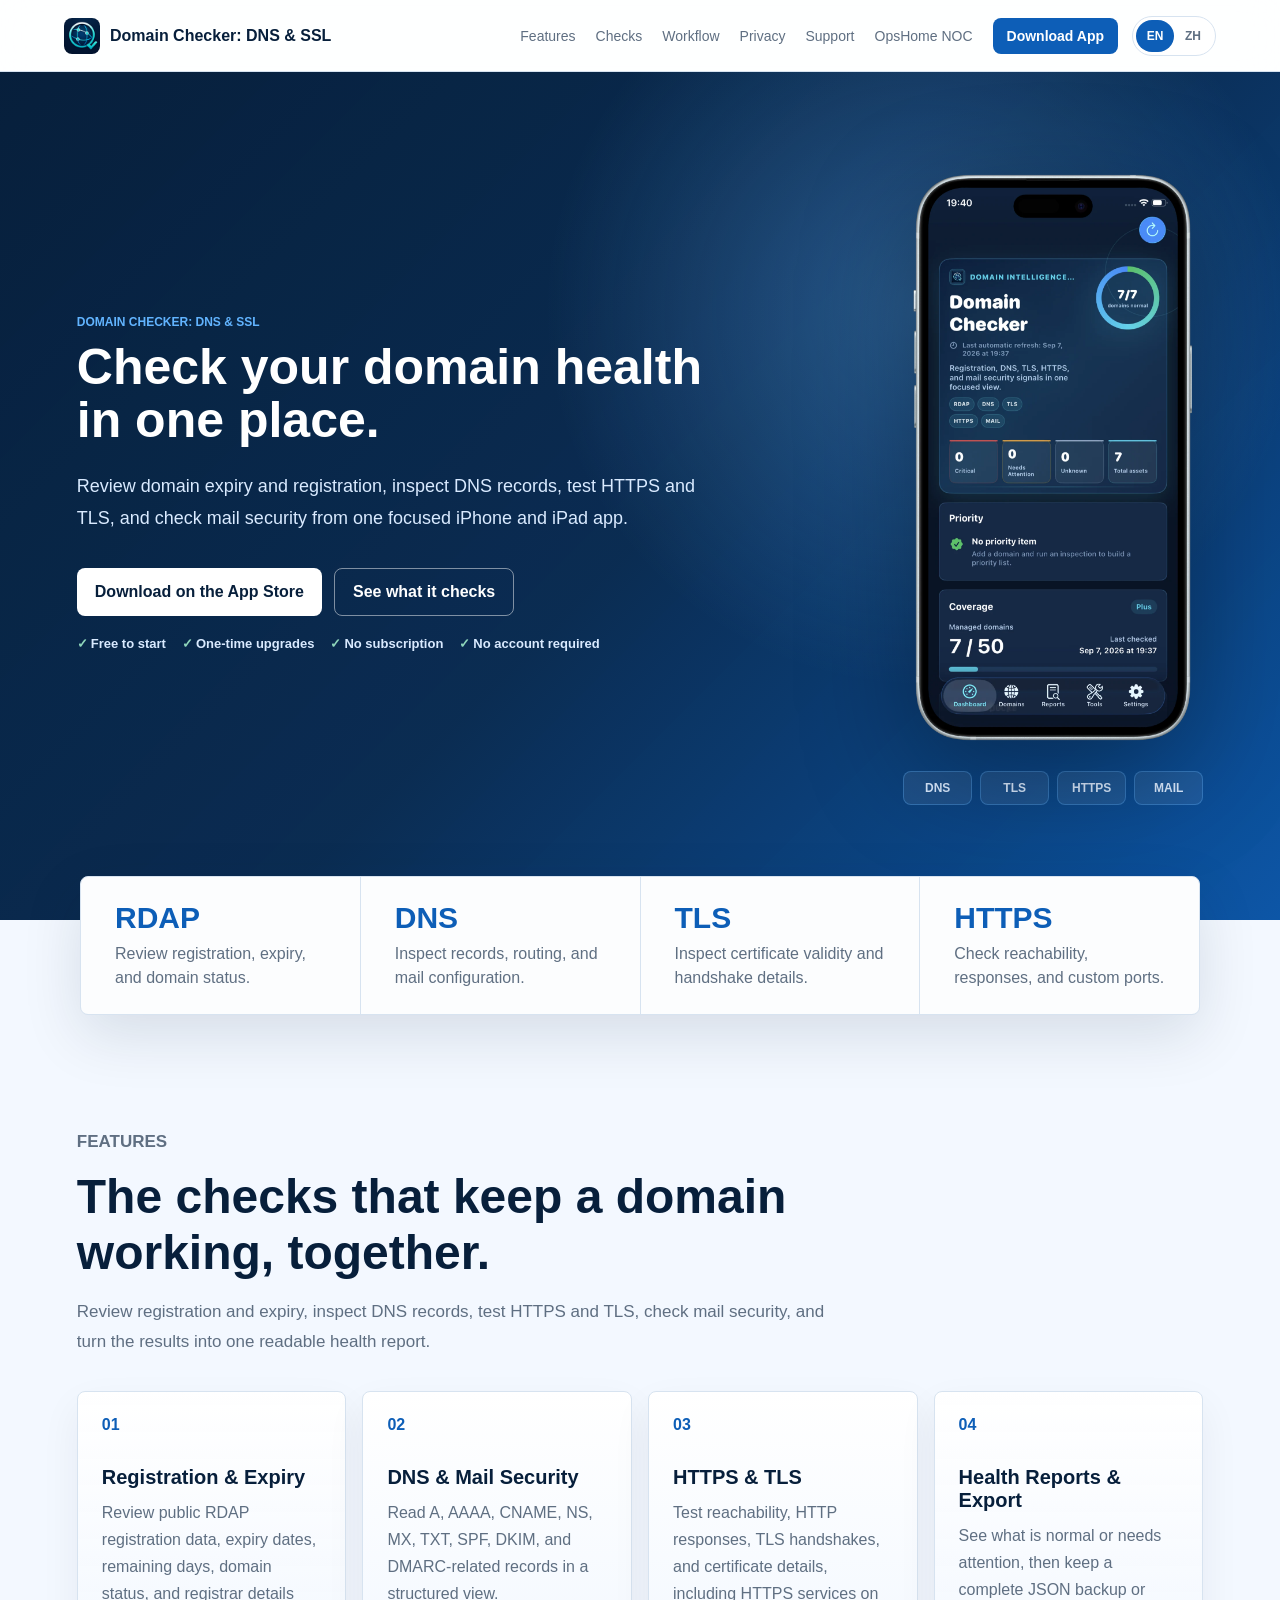
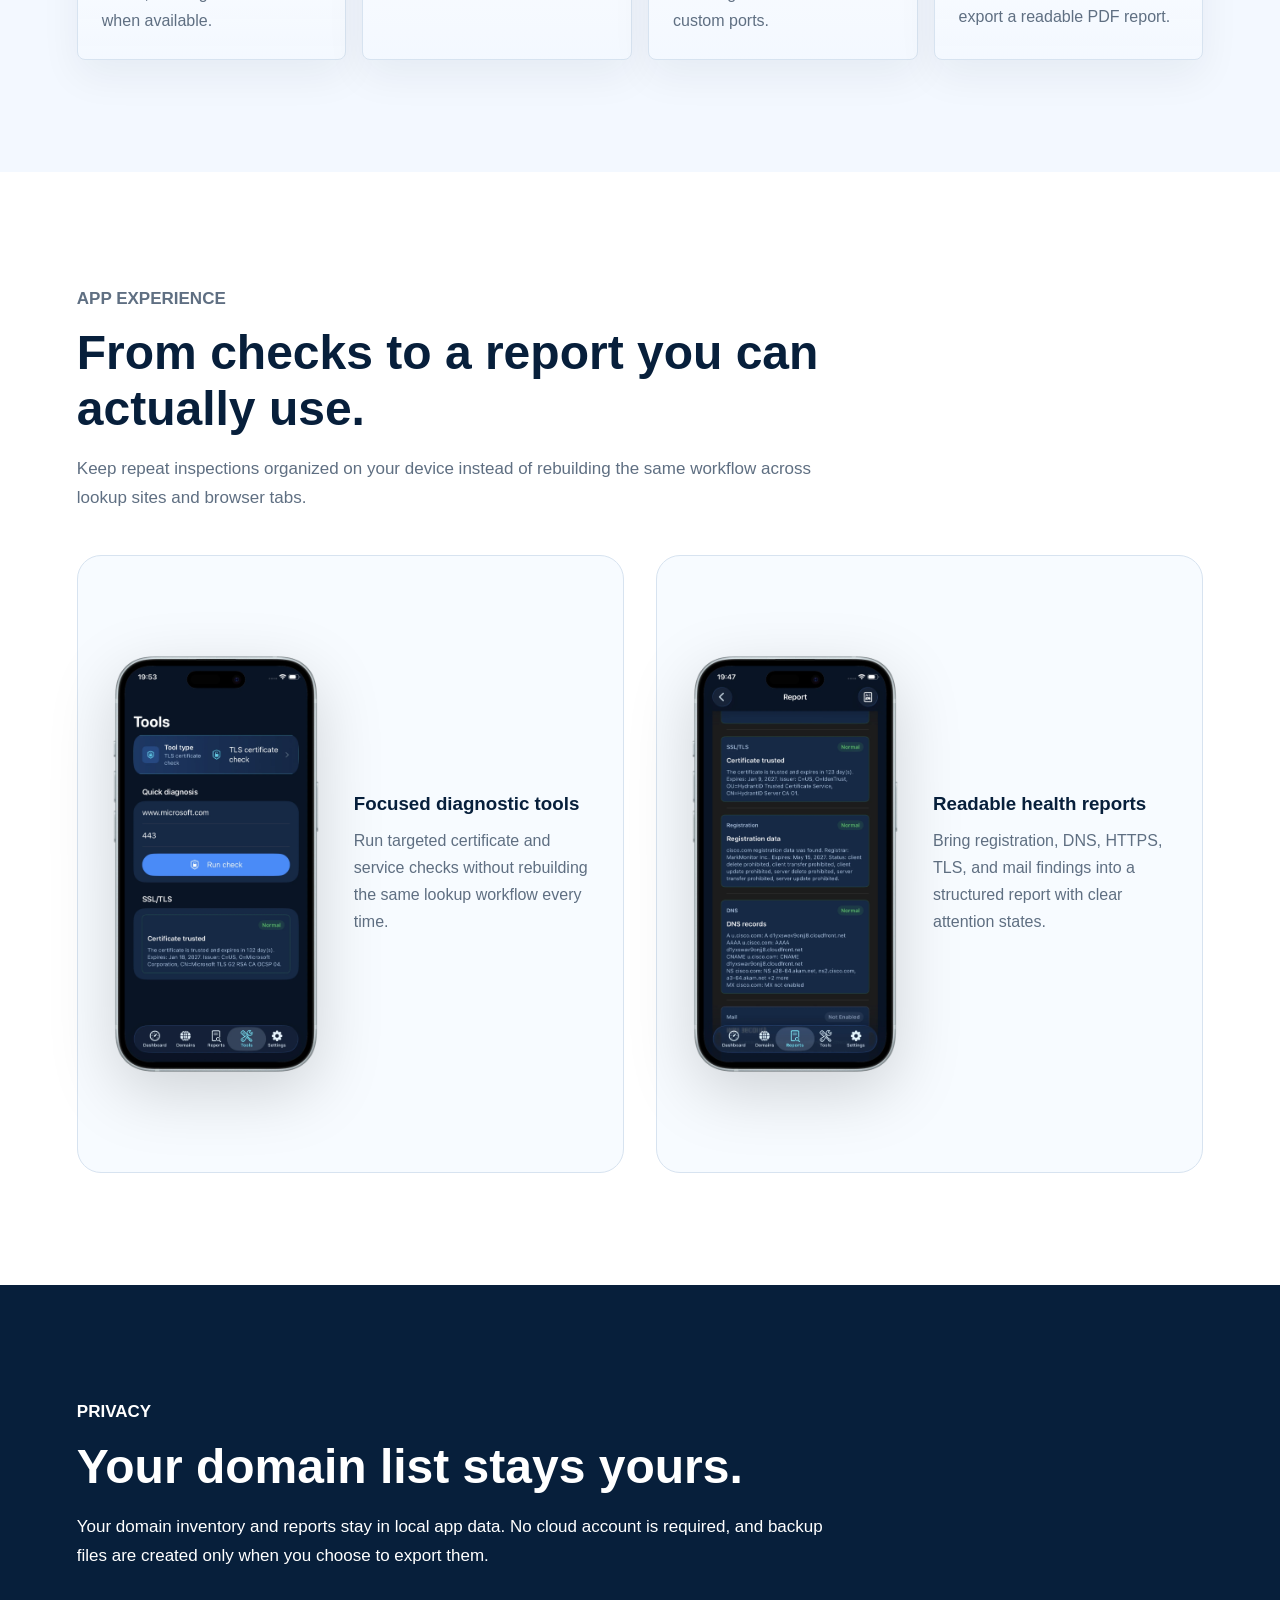
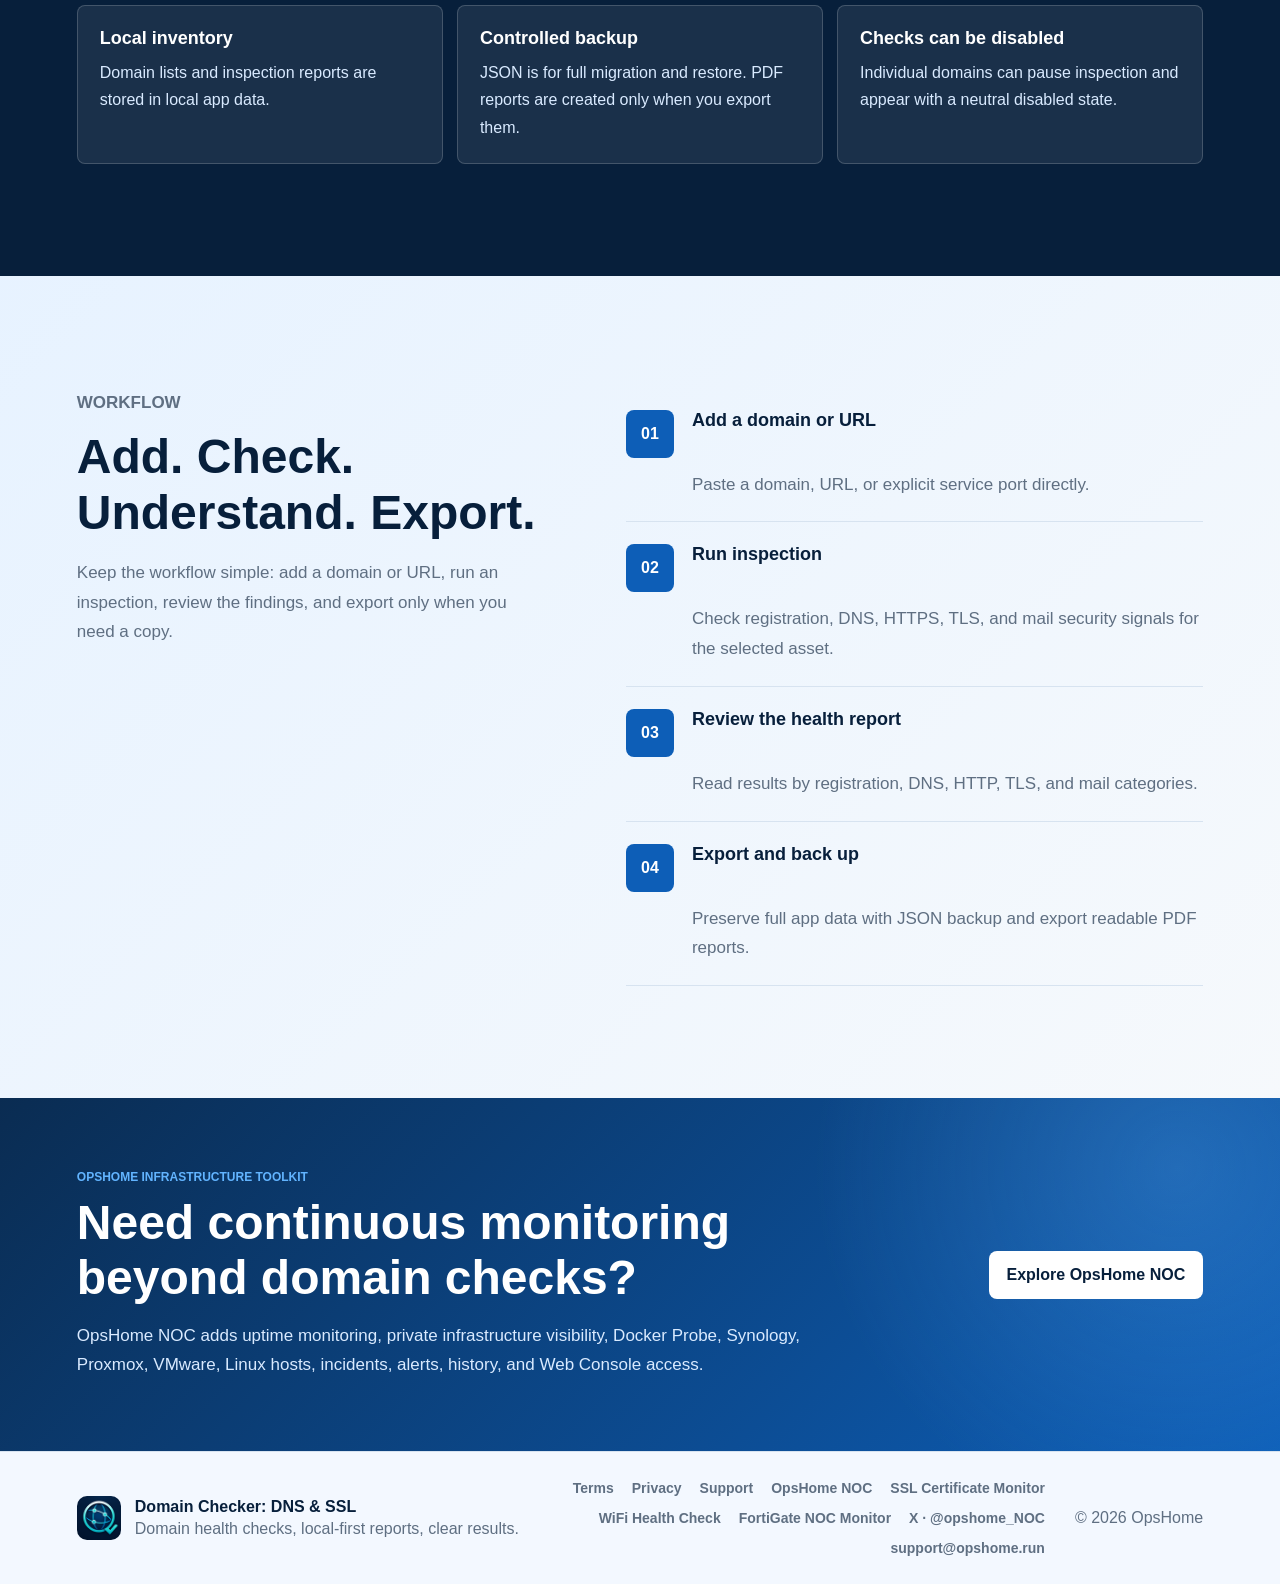
==== commit 53187edf: "Add files via upload" ====
--- a/docs/index.html
+++ b/docs/index.html
@@ -4,17 +4,27 @@
 <head>
 <meta charset="utf-8"/>
 <meta content="width=device-width, initial-scale=1" name="viewport"/>
-<title>Domain Checker: DNS & SSL</title>
-<meta content="Check domain expiry, DNS records, HTTPS/TLS, RDAP registration, and mail security in one iPhone and iPad app. Local-first, free to start, with optional one-time upgrades." name="description"/><link href="https://domain.opshome.run/" rel="canonical"/><link href="https://domain.opshome.run/" hreflang="en" rel="alternate"/><link href="https://domain.opshome.run/zh-cn/" hreflang="zh-CN" rel="alternate"/><link href="https://domain.opshome.run/" hreflang="x-default" rel="alternate"/>
+<title>Domain Checker: DNS, SSL, HTTPS & Domain Health</title>
+<meta content="Check domain expiry, DNS, SSL/TLS, HTTPS, WHOIS/RDAP and mail security in one iPhone and iPad app. Local-first, free to start, no subscription." name="description"/><link href="https://domain.opshome.run/" rel="canonical"/><link href="https://domain.opshome.run/" hreflang="en" rel="alternate"/><link href="https://domain.opshome.run/zh-cn/" hreflang="zh-CN" rel="alternate"/><link href="https://domain.opshome.run/" hreflang="x-default" rel="alternate"/>
 <meta content="website" property="og:type"/><meta content="https://domain.opshome.run/" property="og:url"/>
-<meta content="Domain Checker: DNS & SSL" property="og:title"/>
-<meta content="Check domain expiry, DNS, HTTPS/TLS, RDAP registration, and mail security in one local-first iPhone and iPad app." property="og:description"/>
+<meta content="Domain Checker: DNS, SSL, HTTPS & Domain Health" property="og:title"/>
+<meta content="Check domain expiry, DNS, SSL/TLS, HTTPS, WHOIS/RDAP and mail security in one local-first iPhone and iPad app." property="og:description"/>
 <meta content="https://domain.opshome.run/og.jpg" property="og:image"/>
+<meta content="1200" property="og:image:width"/>
+<meta content="800" property="og:image:height"/>
 <meta content="Domain Checker: DNS & SSL app preview" property="og:image:alt"/>
+<meta content="Domain Checker: DNS & SSL" property="og:site_name"/>
+<meta content="en_US" property="og:locale"/>
+<meta content="zh_CN" property="og:locale:alternate"/>
 <meta content="summary_large_image" name="twitter:card"/>
-<meta content="Domain Checker: DNS & SSL" name="twitter:title"/>
-<meta content="Check domain expiry, DNS, HTTPS/TLS, RDAP registration, and mail security in one local-first iPhone and iPad app." name="twitter:description"/>
+<meta content="@opshome_NOC" name="twitter:site"/>
+<meta content="@opshome_NOC" name="twitter:creator"/>
+<meta content="Domain Checker: DNS, SSL, HTTPS & Domain Health" name="twitter:title"/>
+<meta content="Check domain expiry, DNS, SSL/TLS, HTTPS, WHOIS/RDAP and mail security in one local-first iPhone and iPad app." name="twitter:description"/>
 <meta content="https://domain.opshome.run/og.jpg" name="twitter:image"/>
+<meta content="Domain Checker: DNS & SSL app preview" name="twitter:image:alt"/>
+<meta content="index,follow,max-image-preview:large,max-snippet:-1,max-video-preview:-1" name="robots"/>
+<meta content="app-id=6792293532" name="apple-itunes-app"/>
 <link href="./favicon.ico" rel="icon" sizes="any"/>
 <link href="./assets/images/favicon-32.png" rel="icon" sizes="32x32" type="image/png"/>
 <link href="./assets/images/favicon-16.png" rel="icon" sizes="16x16" type="image/png"/>
@@ -34,7 +44,7 @@
       "sameAs": [
         "https://github.com/cisco-262",
         "https://www.youtube.com/@frankzhang-opshome",
-        "https://x.com/opshome_noc",
+        "https://x.com/opshome_NOC",
         "https://medium.com/@support_2959"
       ]
     },
@@ -57,7 +67,7 @@
       "url": "https://domain.opshome.run/",
       "downloadUrl": "https://apps.apple.com/us/app/domain-checker-dns-ssl/id6792293532",
       "image": "https://domain.opshome.run/og.jpg",
-      "description": "Check domain expiry, DNS records, HTTPS/TLS, RDAP registration, and mail security in one local-first iPhone and iPad app.",
+      "description": "Check domain expiry, DNS, SSL/TLS, HTTPS, WHOIS/RDAP and mail security in one local-first iPhone and iPad app.",
       "isAccessibleForFree": true,
       "featureList": ["Domain expiry and RDAP registration", "DNS record inspection", "HTTPS and TLS checks", "Mail security checks", "Health reports", "JSON backup and PDF export"],
       "publisher": {
@@ -246,6 +256,7 @@
 <a href="https://ssl.opshome.run/" rel="noopener" target="_blank">SSL Certificate Monitor</a>
 <a href="https://wifi.opshome.run/" rel="noopener" target="_blank">WiFi Health Check</a>
 <a href="https://fgt.opshome.run/" rel="noopener" target="_blank">FortiGate NOC Monitor</a>
+<a href="https://x.com/opshome_NOC" rel="me noopener" target="_blank">X · @opshome_NOC</a>
 <a href="mailto:support@opshome.run">support@opshome.run</a>
 </nav>
 <div class="copyright">© 2026 OpsHome</div>
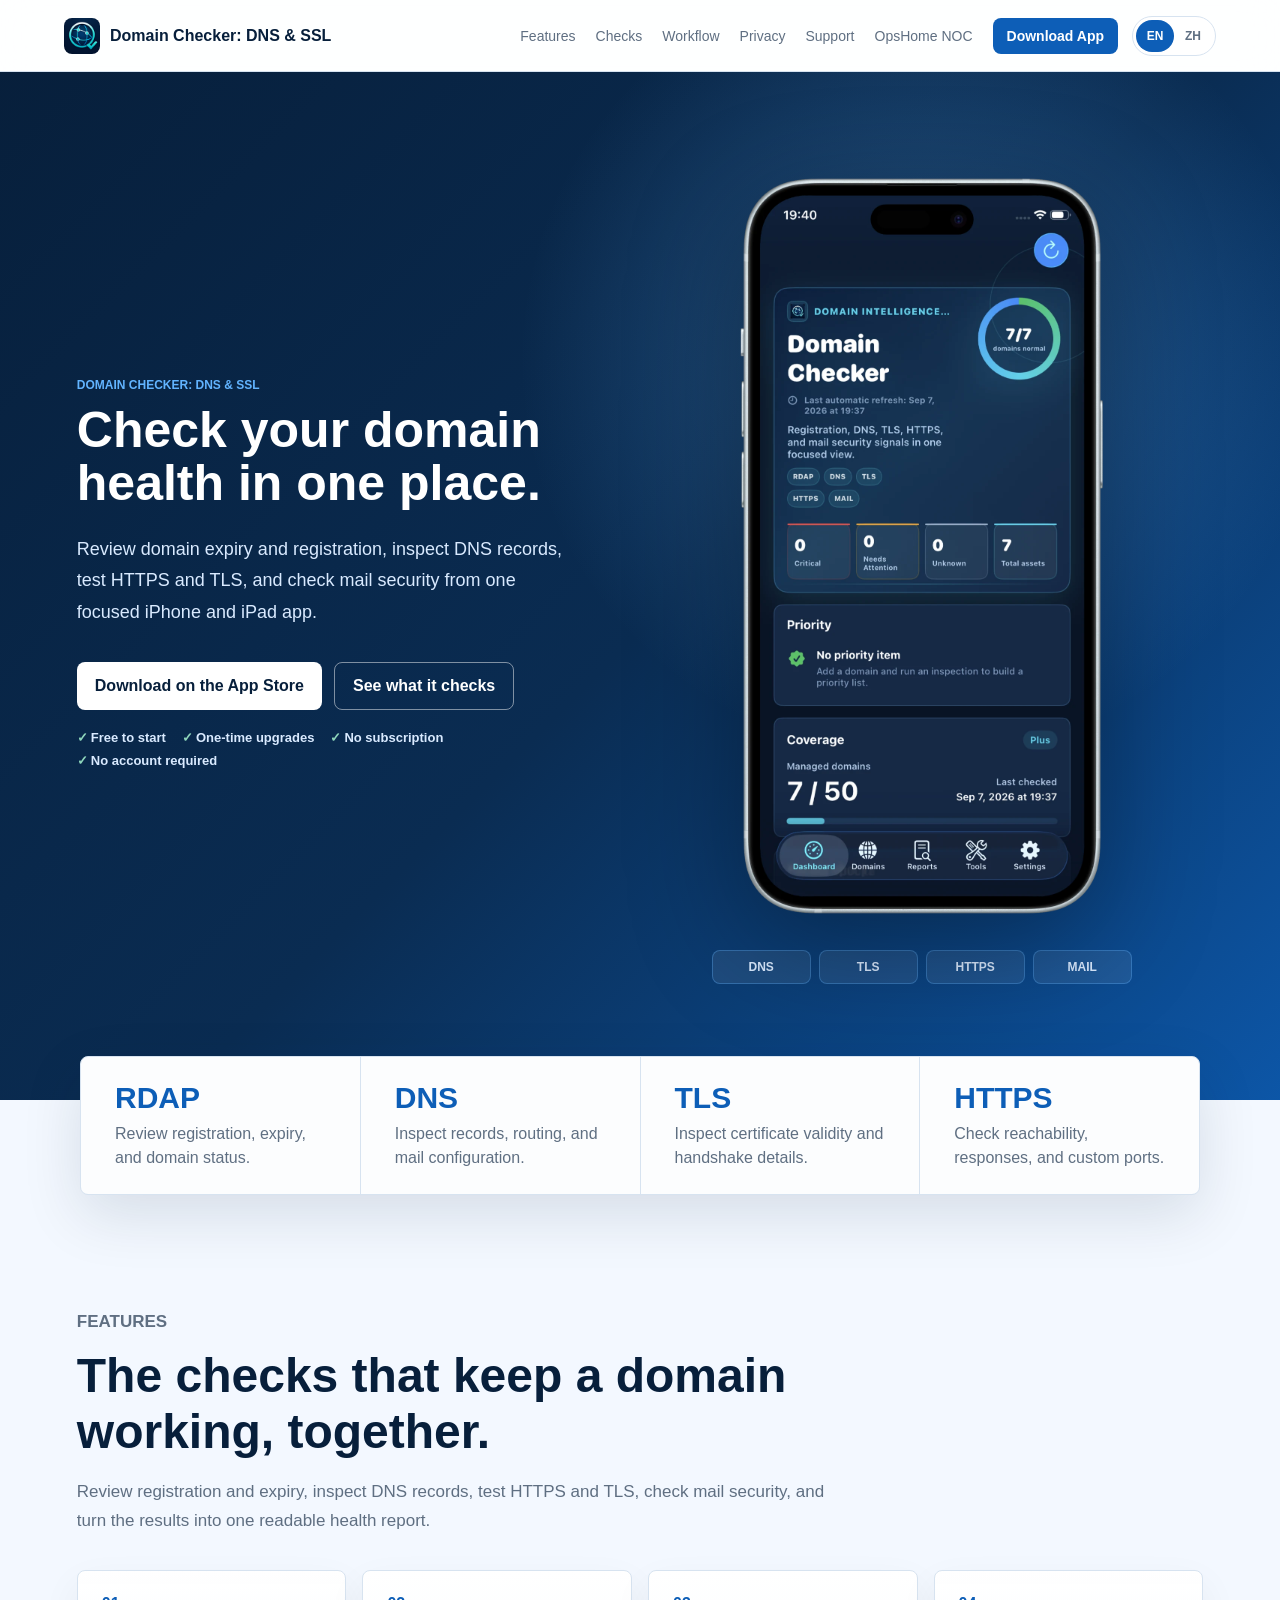
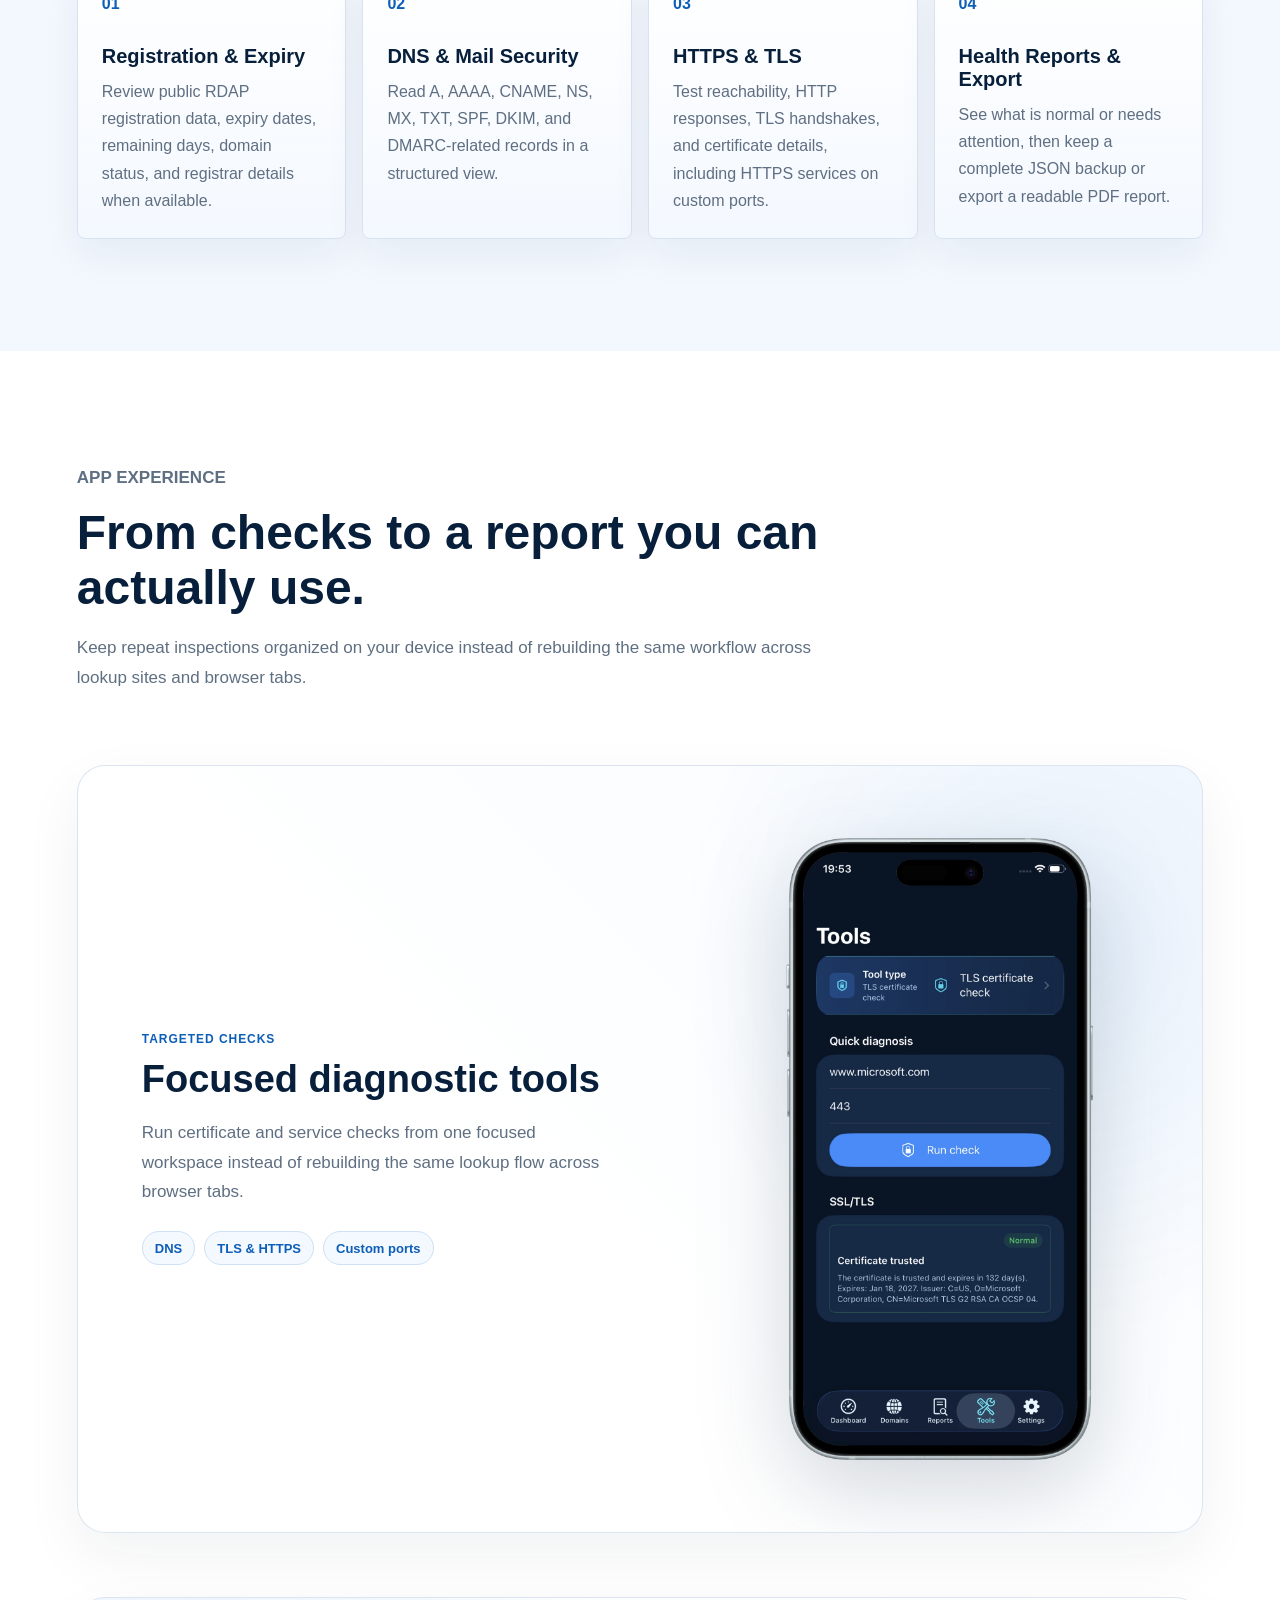
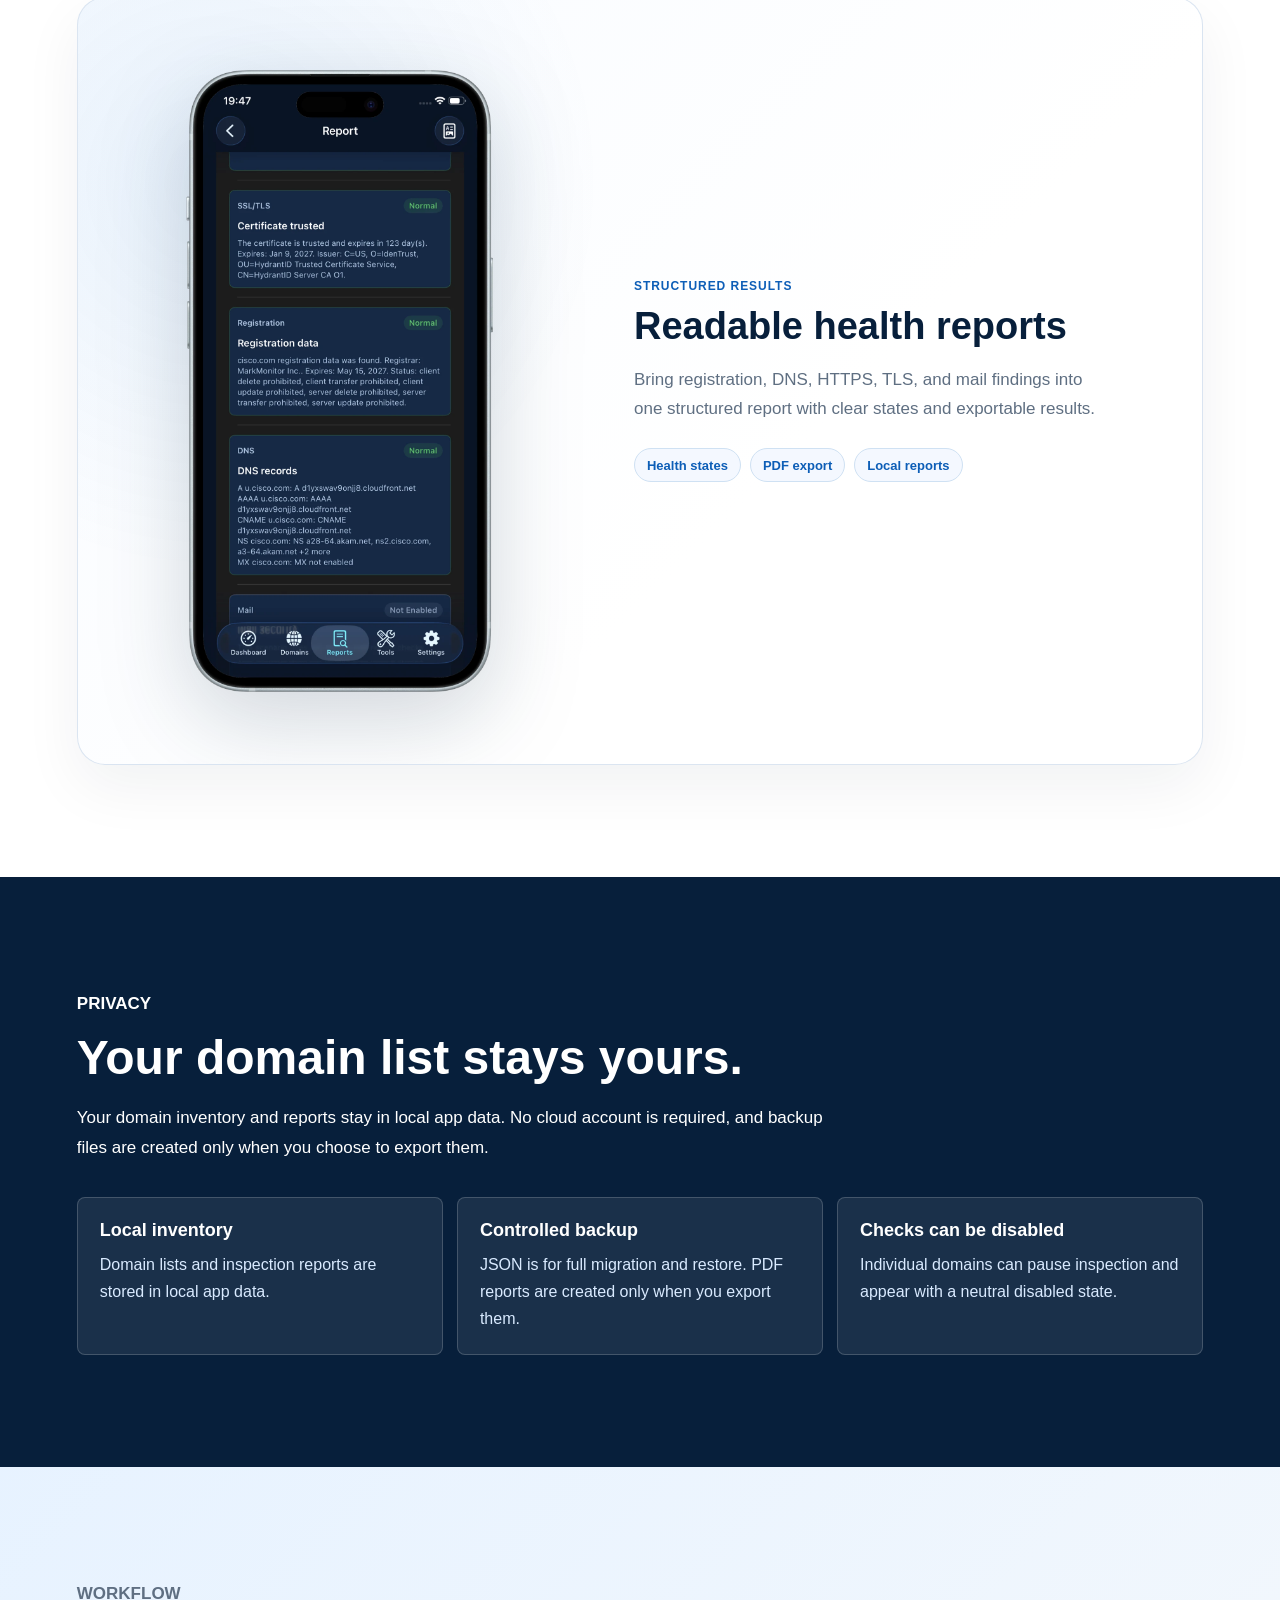
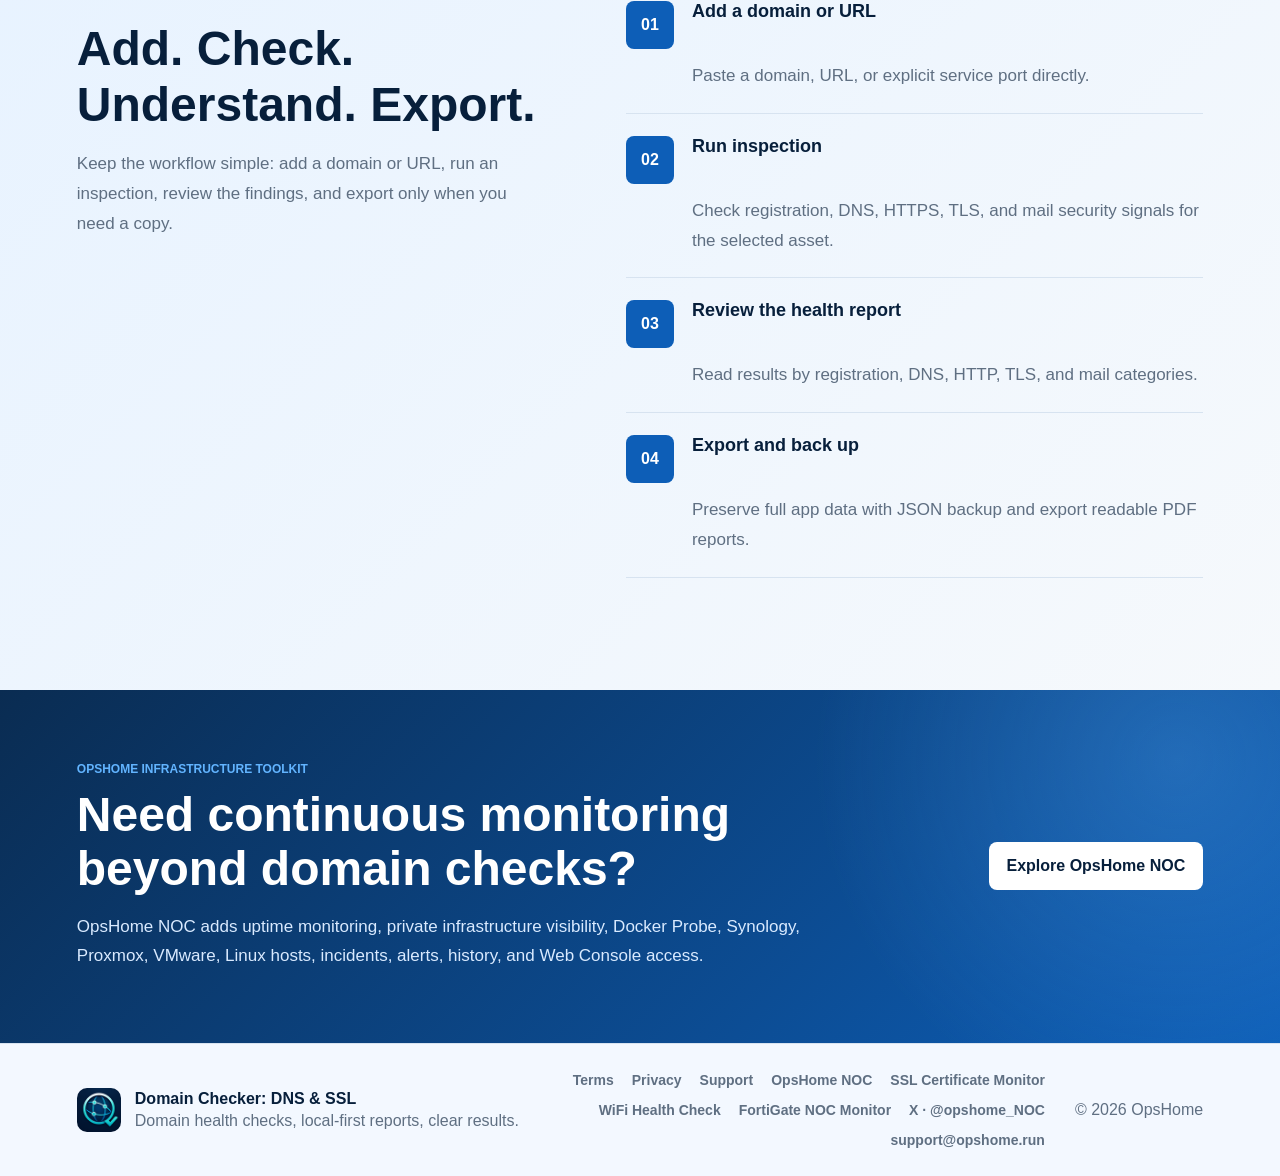
==== commit dddc796d: "Add files via upload" ====
--- a/docs/index.html
+++ b/docs/index.html
@@ -30,7 +30,7 @@
 <link href="./assets/images/favicon-16.png" rel="icon" sizes="16x16" type="image/png"/>
 <link href="./assets/images/apple-touch-icon.png" rel="apple-touch-icon"/>
 <link href="./site.webmanifest" rel="manifest"/>
-<link as="image" fetchpriority="high" href="assets/images/domain-checker-dns-ssl-hero.webp" rel="preload" type="image/webp"/><link href="styles.css?v=20260917-conversion-1" rel="stylesheet"/>
+<link as="image" fetchpriority="high" href="assets/images/domain-checker-dns-ssl-hero.webp" rel="preload" type="image/webp"/><link href="styles.css?v=20260917-layout-2" rel="stylesheet"/>
 <script type="application/ld+json">
   {
   "@context": "https://schema.org",
@@ -201,14 +201,24 @@
 <h2>From checks to a report you can actually use.</h2>
 <p>Keep repeat inspections organized on your device instead of rebuilding the same workflow across lookup sites and browser tabs.</p>
 </div>
-<div class="showcase-grid">
-<article class="showcase-card">
+<div class="showcase-stack">
+<article class="showcase-row showcase-row--text-first">
 <img src="assets/images/domain-checker-tools.webp" alt="Domain Checker: DNS & SSL diagnostic tools screen" loading="lazy" decoding="async" width="1039" height="2048">
-<div><h3>Focused diagnostic tools</h3><p>Run targeted certificate and service checks without rebuilding the same lookup workflow every time.</p></div>
-</article>
-<article class="showcase-card">
+<div class="showcase-copy">
+<p class="showcase-kicker">TARGETED CHECKS</p>
+<h3>Focused diagnostic tools</h3>
+<p>Run certificate and service checks from one focused workspace instead of rebuilding the same lookup flow across browser tabs.</p>
+<div class="showcase-tags" aria-label="Diagnostic capabilities"><span>DNS</span><span>TLS &amp; HTTPS</span><span>Custom ports</span></div>
+</div>
+</article>
+<article class="showcase-row">
 <img src="assets/images/domain-checker-report.webp" alt="Domain Checker: DNS & SSL structured health report" loading="lazy" decoding="async" width="1039" height="2048">
-<div><h3>Readable health reports</h3><p>Bring registration, DNS, HTTPS, TLS, and mail findings into a structured report with clear attention states.</p></div>
+<div class="showcase-copy">
+<p class="showcase-kicker">STRUCTURED RESULTS</p>
+<h3>Readable health reports</h3>
+<p>Bring registration, DNS, HTTPS, TLS, and mail findings into one structured report with clear states and exportable results.</p>
+<div class="showcase-tags" aria-label="Report capabilities"><span>Health states</span><span>PDF export</span><span>Local reports</span></div>
+</div>
 </article>
 </div>
 </section>
--- a/docs/styles.css
+++ b/docs/styles.css
@@ -148,15 +148,16 @@
   position: relative;
   z-index: 1;
   display: grid;
-  grid-template-columns: minmax(0, 1fr) minmax(280px, 390px);
+  grid-template-columns: minmax(0, 0.94fr) minmax(390px, 1.06fr);
   align-items: center;
   gap: clamp(28px, 5vw, 72px);
-  width: min(1180px, 100%);
+  width: min(1240px, 100%);
   margin: 0 auto;
 }
 
 .hero-phone {
-  justify-self: end;
+  justify-self: center;
+  width: 100%;
   margin: 0;
   padding: 0;
   border: 0;
@@ -168,10 +169,11 @@
 
 .hero-phone img {
   display: block;
-  width: min(300px, 24vw);
-  min-width: 240px;
+  width: min(390px, 31vw);
+  min-width: 300px;
   height: auto;
-  max-height: 680px;
+  max-height: 790px;
+  margin: 0 auto;
   object-fit: contain;
   border-radius: 0;
   filter: drop-shadow(0 30px 56px rgba(0, 0, 0, 0.34));
@@ -181,8 +183,8 @@
   display: grid;
   grid-template-columns: repeat(4, minmax(0, 1fr));
   gap: 8px;
-  width: min(360px, 100%);
-  margin: 18px auto 0;
+  width: min(420px, 92%);
+  margin: 20px auto 0;
   color: #d9eaff;
   font-size: 12px;
   font-weight: 900;
@@ -664,7 +666,7 @@
   }
 
   .hero-phone img {
-    width: min(300px, 72vw);
+    width: min(330px, 76vw);
     min-width: 0;
     max-height: none;
   }
@@ -730,45 +732,121 @@
   background: #ffffff;
 }
 
-.showcase-grid {
-  display: grid;
-  grid-template-columns: repeat(2, minmax(0, 1fr));
-  gap: 32px;
-  margin-top: 42px;
-}
-
-.showcase-card {
-  display: grid;
-  grid-template-columns: minmax(160px, 220px) 1fr;
-  align-items: center;
-  gap: 28px;
-  padding: 28px;
-  border: 1px solid var(--line);
-  border-radius: 24px;
-  background: #f7fbff;
-}
-
-.showcase-card img {
-  width: 100%;
-  max-height: 560px;
+.app-showcase > .section-head {
+  width: min(760px, 100%);
+  margin-bottom: clamp(44px, 6vw, 72px);
+}
+
+.showcase-stack {
+  display: grid;
+  gap: clamp(36px, 5vw, 64px);
+  width: min(1160px, 100%);
+  margin: 0 auto;
+}
+
+.showcase-row {
+  display: grid;
+  grid-template-columns: minmax(280px, 0.88fr) minmax(0, 1.12fr);
+  grid-template-areas: "image copy";
+  align-items: center;
+  gap: clamp(52px, 8vw, 96px);
+  min-height: 560px;
+  padding: clamp(34px, 5vw, 58px) clamp(32px, 5vw, 64px);
+  border: 1px solid rgba(215, 227, 240, 0.9);
+  border-radius: 28px;
+  background:
+    radial-gradient(circle at 12% 24%, rgba(22, 119, 210, 0.08), transparent 34%),
+    linear-gradient(135deg, #f8fbff 0%, #ffffff 62%);
+  box-shadow: 0 22px 60px rgba(7, 31, 59, 0.06);
+  overflow: hidden;
+}
+
+.showcase-row--text-first {
+  grid-template-columns: minmax(0, 1.12fr) minmax(280px, 0.88fr);
+  grid-template-areas: "copy image";
+  background:
+    radial-gradient(circle at 88% 24%, rgba(22, 119, 210, 0.08), transparent 34%),
+    linear-gradient(225deg, #f8fbff 0%, #ffffff 62%);
+}
+
+.showcase-row img {
+  grid-area: image;
+  justify-self: center;
+  width: min(340px, 100%);
+  max-height: 650px;
   object-fit: contain;
-  filter: drop-shadow(0 20px 32px rgba(0,0,0,.16));
-}
-
-.showcase-card h3 {
+  filter: drop-shadow(0 28px 44px rgba(7, 31, 59, 0.18));
+}
+
+.showcase-copy {
+  grid-area: copy;
+  max-width: 470px;
+}
+
+.showcase-kicker {
   margin: 0 0 12px;
+  color: var(--blue-700) !important;
+  font-size: 12px !important;
+  font-weight: 900;
+  letter-spacing: .08em;
+  text-transform: uppercase;
+}
+
+.showcase-copy h3 {
+  margin: 0 0 16px;
   color: var(--blue-950);
-}
-
-.showcase-card p {
+  font-size: clamp(28px, 3vw, 38px);
+  line-height: 1.15;
+}
+
+.showcase-copy > p:not(.showcase-kicker) {
   margin: 0;
   color: var(--muted);
-  line-height: 1.7;
-}
-
-@media (max-width: 800px) {
-  .showcase-grid { grid-template-columns: 1fr; }
-  .showcase-card { grid-template-columns: 1fr; }
+  font-size: 17px;
+  line-height: 1.75;
+}
+
+.showcase-tags {
+  display: flex;
+  flex-wrap: wrap;
+  gap: 9px;
+  margin-top: 24px;
+}
+
+.showcase-tags span {
+  display: inline-flex;
+  align-items: center;
+  min-height: 34px;
+  padding: 0 12px;
+  border: 1px solid #cfe1f3;
+  border-radius: 999px;
+  color: var(--blue-700);
+  background: rgba(243, 248, 255, 0.9);
+  font-size: 13px;
+  font-weight: 800;
+}
+
+@media (max-width: 900px) {
+  .showcase-row,
+  .showcase-row--text-first {
+    grid-template-columns: 1fr;
+    grid-template-areas:
+      "image"
+      "copy";
+    gap: 30px;
+    min-height: 0;
+    padding: 34px 24px 38px;
+  }
+
+  .showcase-row img {
+    width: min(320px, 76vw);
+    max-height: none;
+  }
+
+  .showcase-copy {
+    max-width: 620px;
+    margin: 0 auto;
+  }
 }
 
 
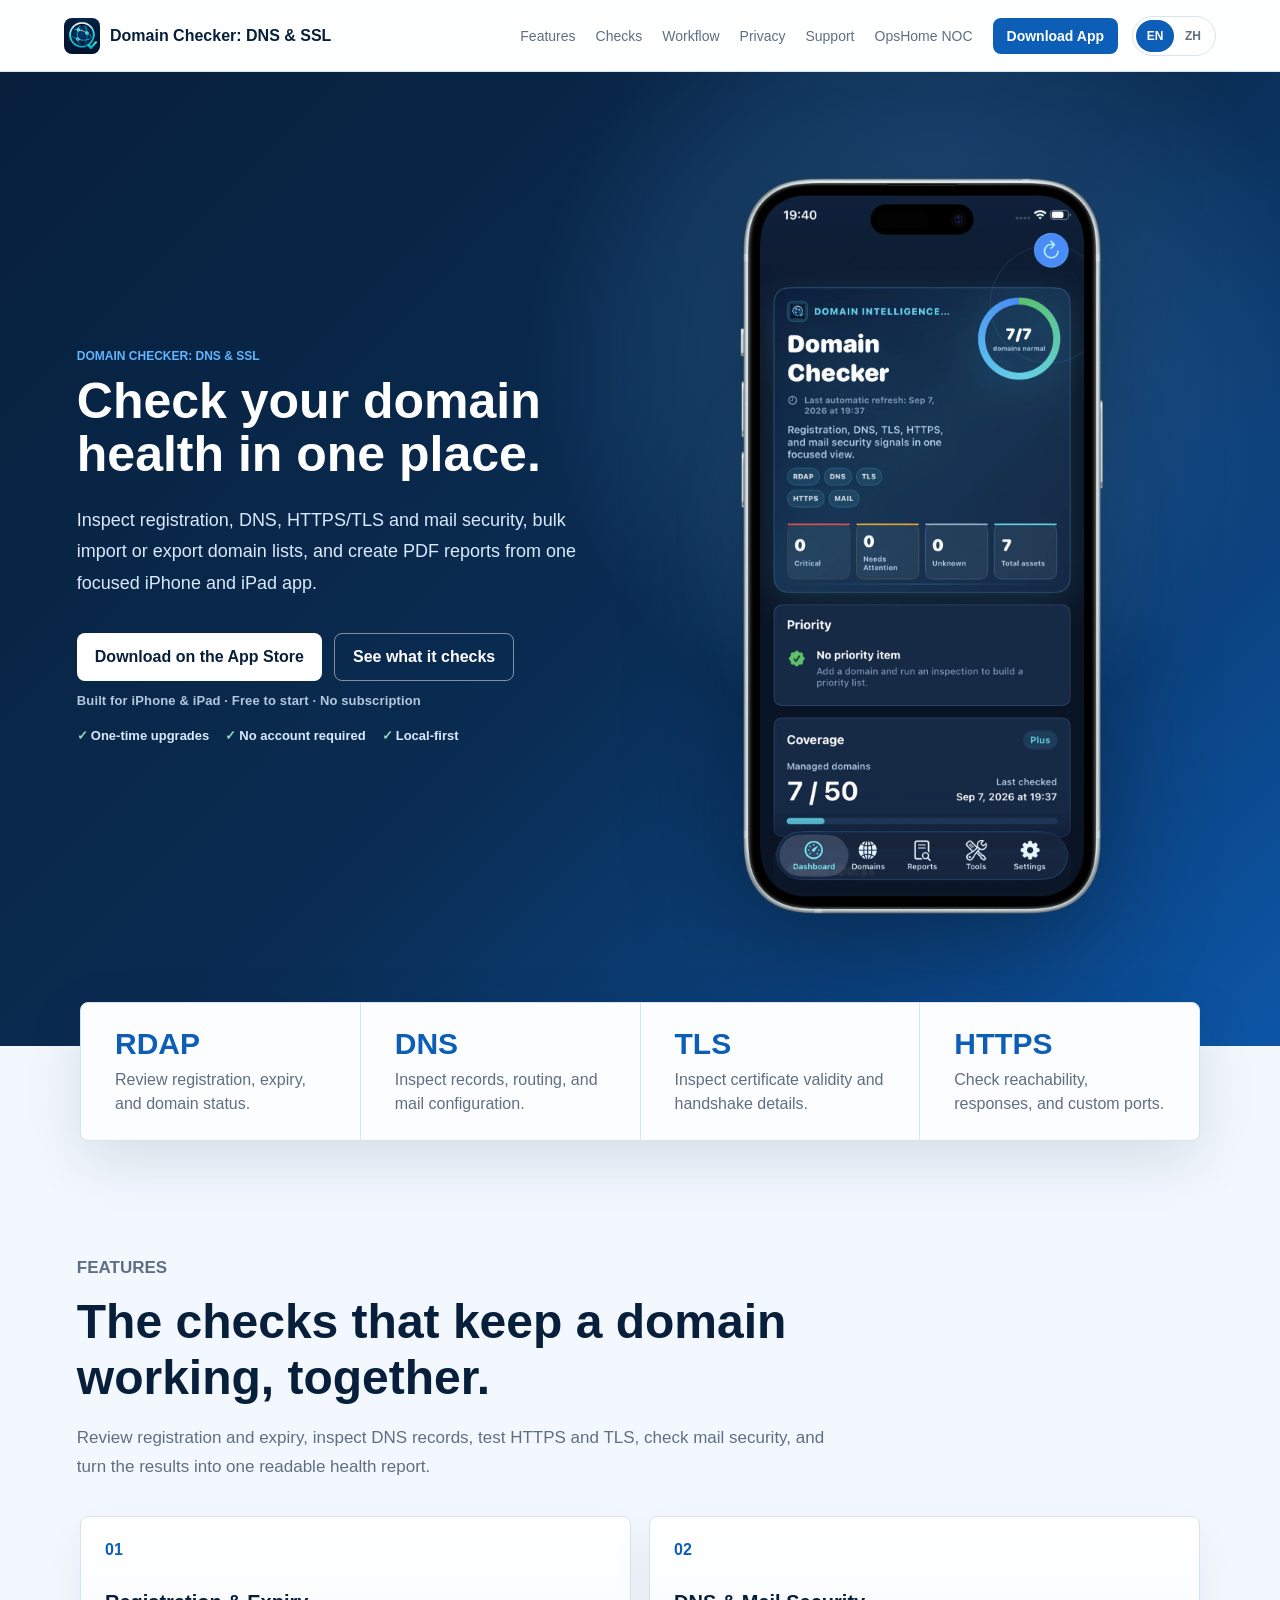
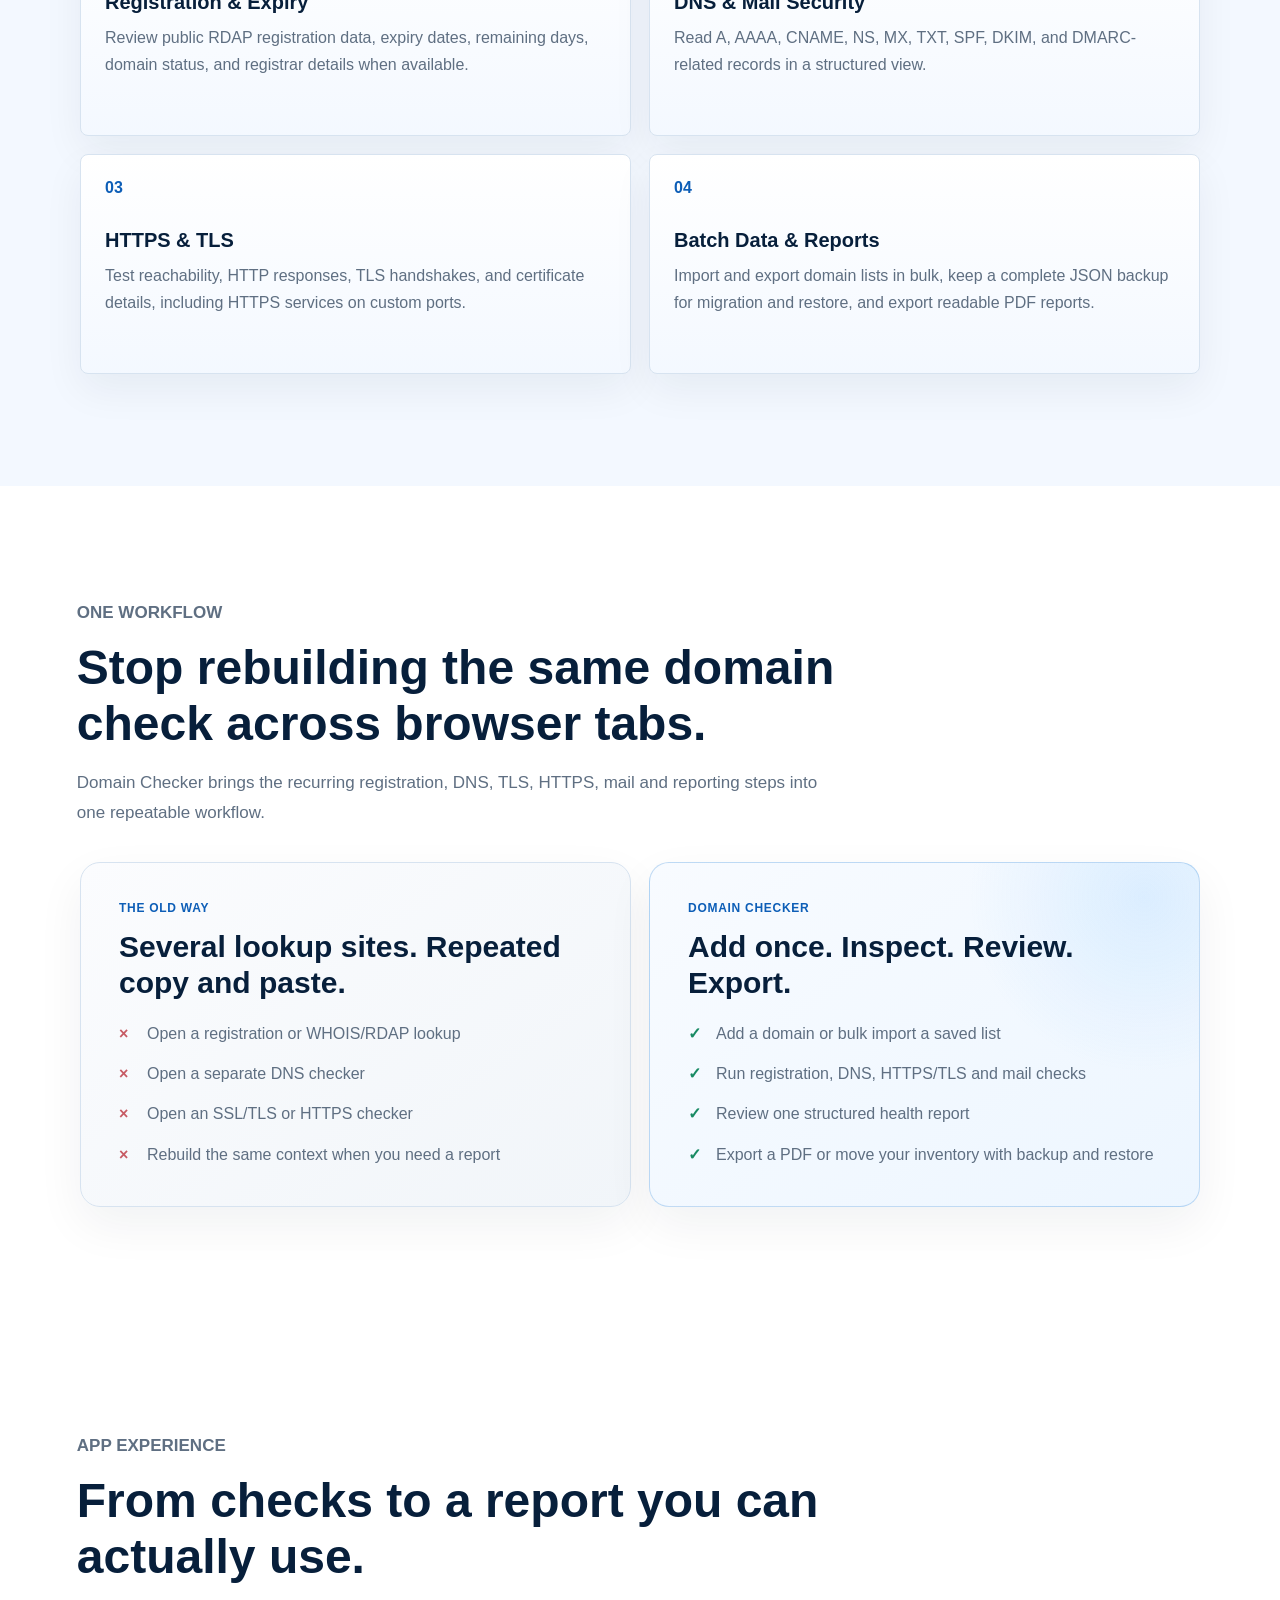
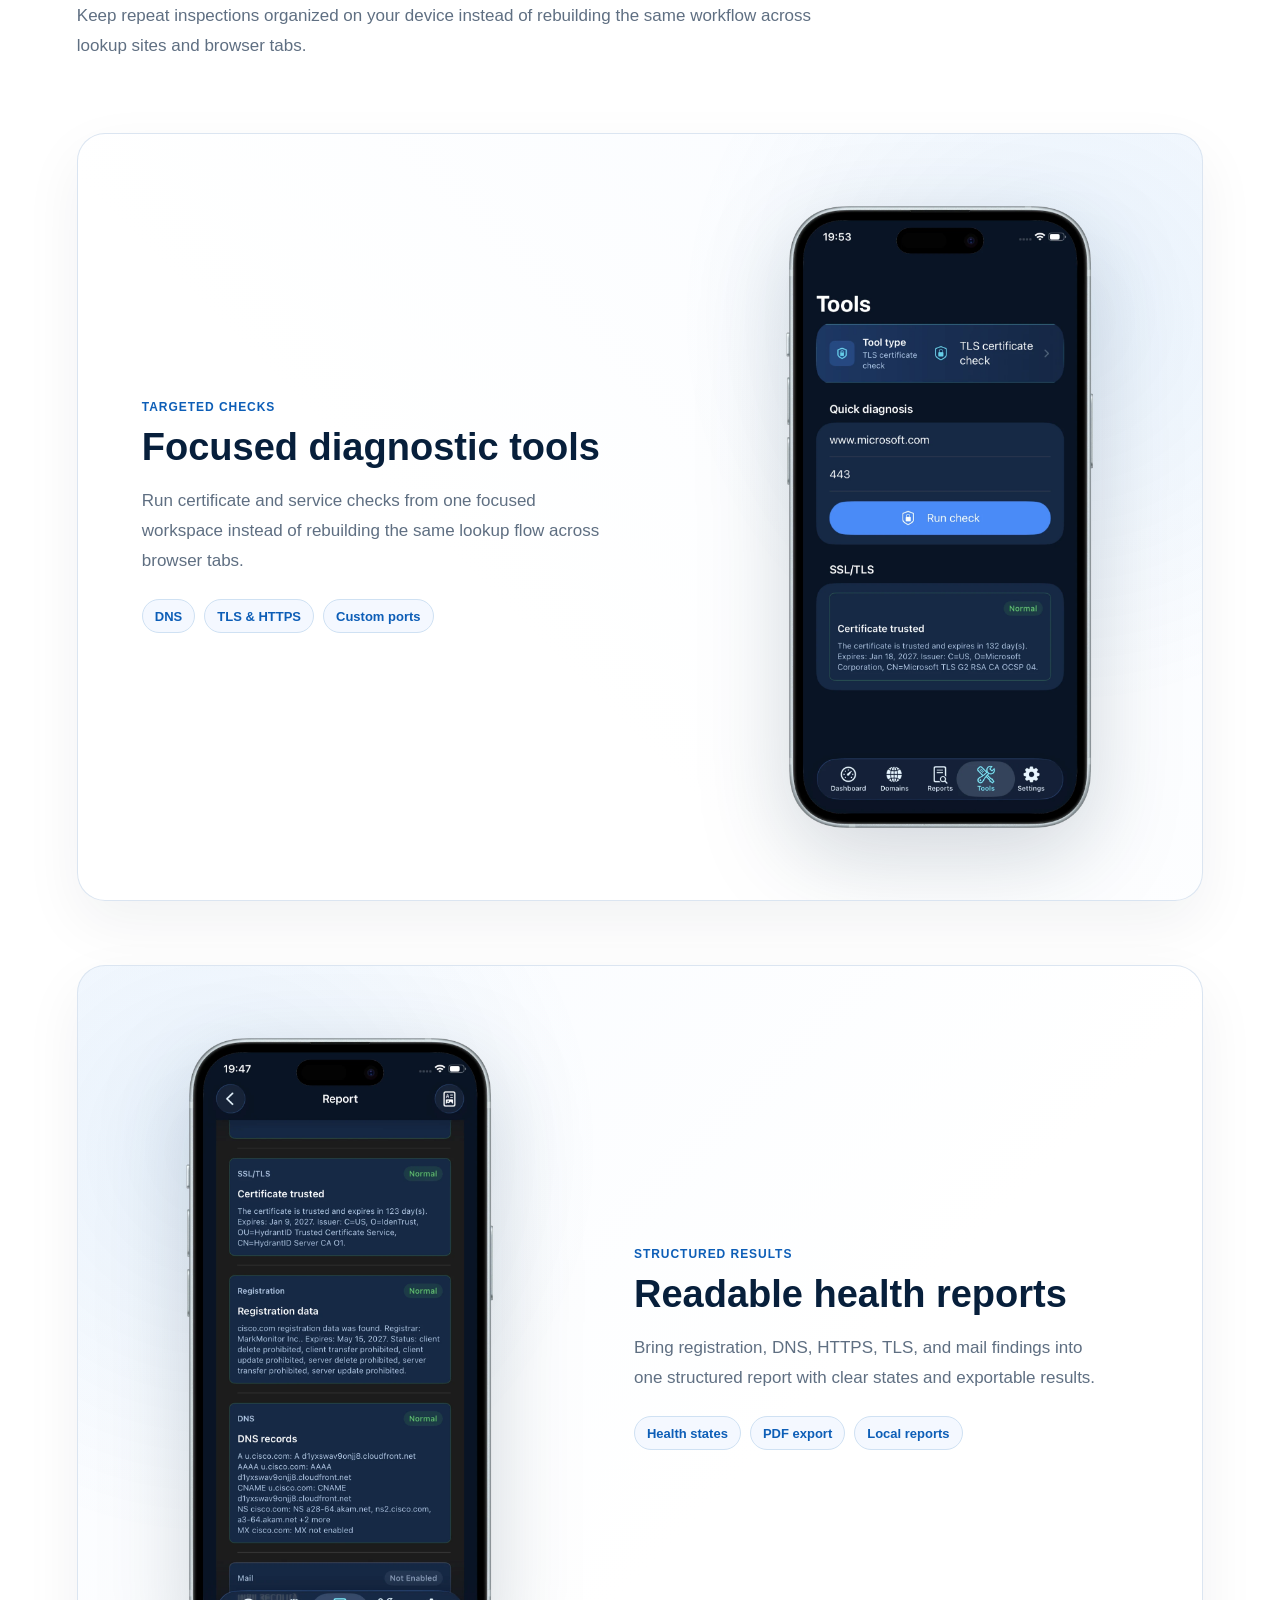
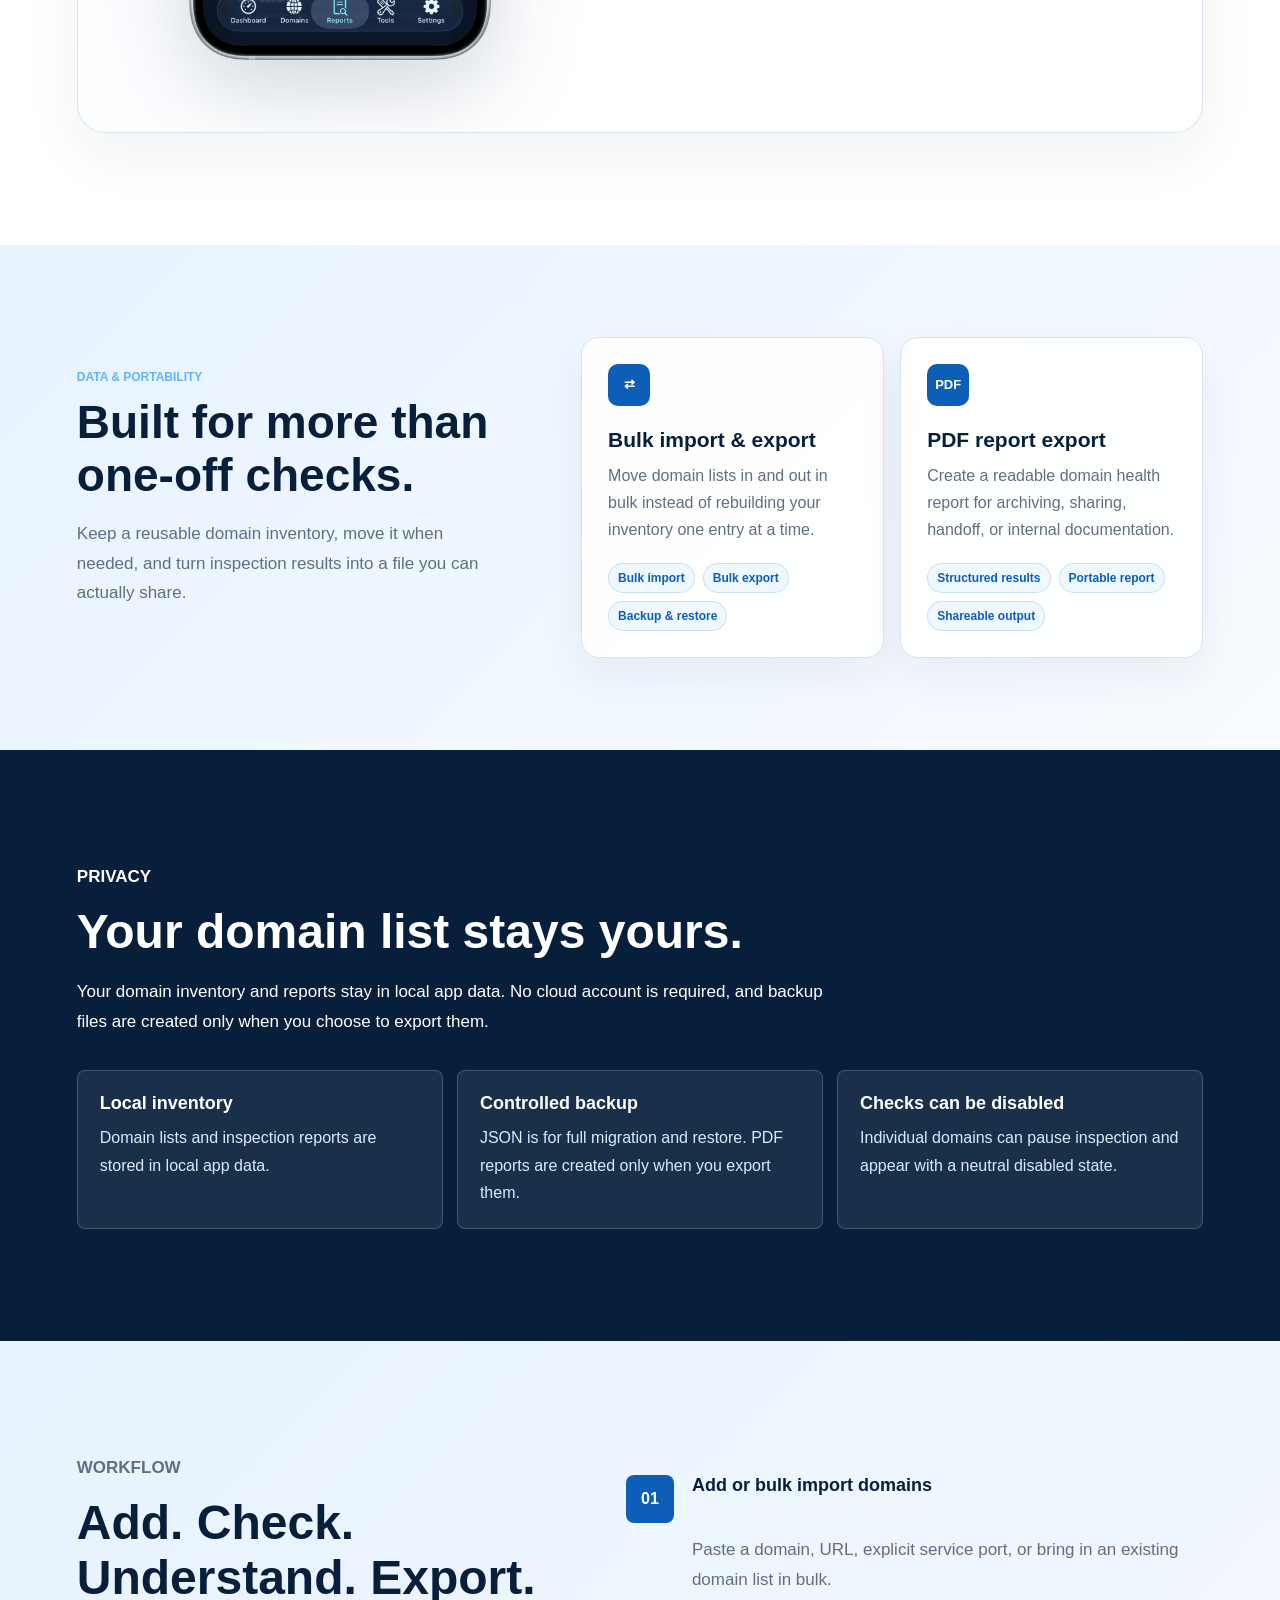
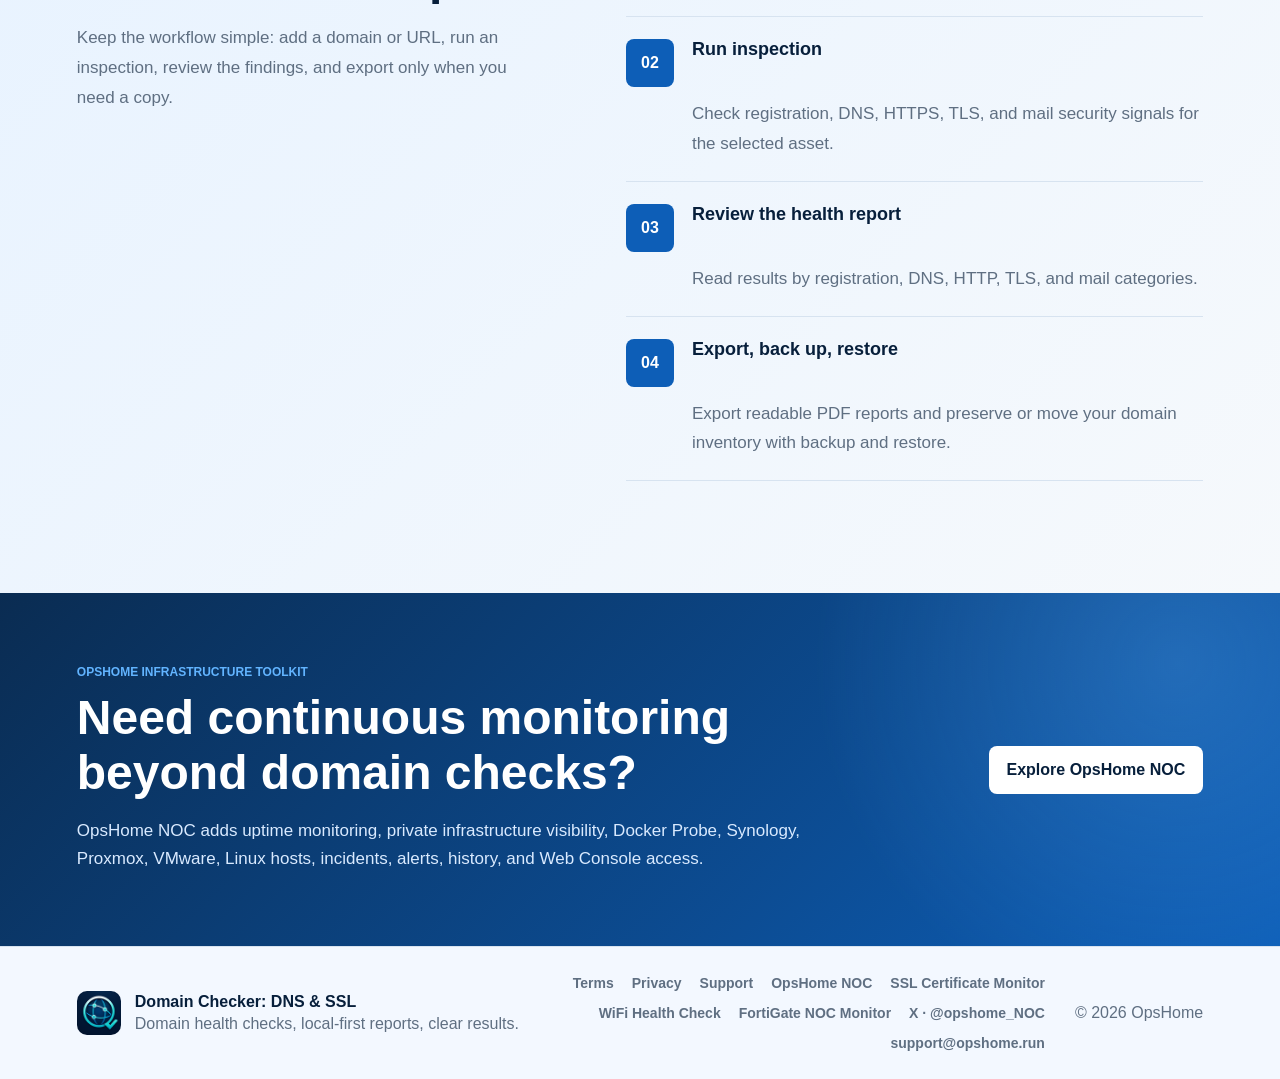
==== commit c9f30df6: "Add files via upload" ====
--- a/docs/index.html
+++ b/docs/index.html
@@ -5,10 +5,10 @@
 <meta charset="utf-8"/>
 <meta content="width=device-width, initial-scale=1" name="viewport"/>
 <title>Domain Checker: DNS, SSL, HTTPS & Domain Health</title>
-<meta content="Check domain expiry, DNS, SSL/TLS, HTTPS, WHOIS/RDAP and mail security in one iPhone and iPad app. Local-first, free to start, no subscription." name="description"/><link href="https://domain.opshome.run/" rel="canonical"/><link href="https://domain.opshome.run/" hreflang="en" rel="alternate"/><link href="https://domain.opshome.run/zh-cn/" hreflang="zh-CN" rel="alternate"/><link href="https://domain.opshome.run/" hreflang="x-default" rel="alternate"/>
+<meta content="Check domain expiry, DNS, SSL/TLS, HTTPS and mail security, bulk import or export domain lists, and create PDF reports on iPhone and iPad." name="description"/><link href="https://domain.opshome.run/" rel="canonical"/><link href="https://domain.opshome.run/" hreflang="en" rel="alternate"/><link href="https://domain.opshome.run/zh-cn/" hreflang="zh-CN" rel="alternate"/><link href="https://domain.opshome.run/" hreflang="x-default" rel="alternate"/>
 <meta content="website" property="og:type"/><meta content="https://domain.opshome.run/" property="og:url"/>
 <meta content="Domain Checker: DNS, SSL, HTTPS & Domain Health" property="og:title"/>
-<meta content="Check domain expiry, DNS, SSL/TLS, HTTPS, WHOIS/RDAP and mail security in one local-first iPhone and iPad app." property="og:description"/>
+<meta content="Check domain expiry, DNS, SSL/TLS, HTTPS and mail security, bulk import or export domain lists, and create PDF reports on iPhone and iPad." property="og:description"/>
 <meta content="https://domain.opshome.run/og.jpg" property="og:image"/>
 <meta content="1200" property="og:image:width"/>
 <meta content="800" property="og:image:height"/>
@@ -20,7 +20,7 @@
 <meta content="@opshome_NOC" name="twitter:site"/>
 <meta content="@opshome_NOC" name="twitter:creator"/>
 <meta content="Domain Checker: DNS, SSL, HTTPS & Domain Health" name="twitter:title"/>
-<meta content="Check domain expiry, DNS, SSL/TLS, HTTPS, WHOIS/RDAP and mail security in one local-first iPhone and iPad app." name="twitter:description"/>
+<meta content="Check domain expiry, DNS, SSL/TLS, HTTPS and mail security, bulk import or export domain lists, and create PDF reports on iPhone and iPad." name="twitter:description"/>
 <meta content="https://domain.opshome.run/og.jpg" name="twitter:image"/>
 <meta content="Domain Checker: DNS & SSL app preview" name="twitter:image:alt"/>
 <meta content="index,follow,max-image-preview:large,max-snippet:-1,max-video-preview:-1" name="robots"/>
@@ -30,7 +30,7 @@
 <link href="./assets/images/favicon-16.png" rel="icon" sizes="16x16" type="image/png"/>
 <link href="./assets/images/apple-touch-icon.png" rel="apple-touch-icon"/>
 <link href="./site.webmanifest" rel="manifest"/>
-<link as="image" fetchpriority="high" href="assets/images/domain-checker-dns-ssl-hero.webp" rel="preload" type="image/webp"/><link href="styles.css?v=20260917-layout-2" rel="stylesheet"/>
+<link as="image" fetchpriority="high" href="assets/images/domain-checker-dns-ssl-hero.webp" rel="preload" type="image/webp"/><link href="styles.css?v=20260917-productivity-1" rel="stylesheet"/>
 <script type="application/ld+json">
   {
   "@context": "https://schema.org",
@@ -67,9 +67,9 @@
       "url": "https://domain.opshome.run/",
       "downloadUrl": "https://apps.apple.com/us/app/domain-checker-dns-ssl/id6792293532",
       "image": "https://domain.opshome.run/og.jpg",
-      "description": "Check domain expiry, DNS, SSL/TLS, HTTPS, WHOIS/RDAP and mail security in one local-first iPhone and iPad app.",
+      "description": "Check domain expiry, DNS, SSL/TLS, HTTPS and mail security, bulk import or export domain lists, and create PDF reports on iPhone and iPad.",
       "isAccessibleForFree": true,
-      "featureList": ["Domain expiry and RDAP registration", "DNS record inspection", "HTTPS and TLS checks", "Mail security checks", "Health reports", "JSON backup and PDF export"],
+      "featureList": ["Domain expiry and RDAP registration", "DNS record inspection", "HTTPS and TLS checks", "Mail security checks", "Bulk domain import and export", "JSON backup and restore", "PDF report export"],
       "publisher": {
         "@id": "https://opshome.run/#organization"
       },
@@ -125,26 +125,21 @@
 <div class="hero-content">
 <p class="eyebrow">DOMAIN CHECKER: DNS & SSL</p>
 <h1>Check your domain health in one place.</h1>
-<p class="hero-copy">Review domain expiry and registration, inspect DNS records, test HTTPS and TLS, and check mail security from one focused iPhone and iPad app.</p>
+<p class="hero-copy">Inspect registration, DNS, HTTPS/TLS and mail security, bulk import or export domain lists, and create PDF reports from one focused iPhone and iPad app.</p>
 <div class="hero-actions" id="download">
 <a class="primary-button" href="https://apps.apple.com/us/app/domain-checker-dns-ssl/id6792293532" rel="noopener" target="_blank">Download on the App Store</a>
 <a class="secondary-button" href="#features">See what it checks</a>
 </div>
+<p class="hero-microcopy">Built for iPhone &amp; iPad · Free to start · No subscription</p>
 <div class="hero-trust" aria-label="Product purchase and privacy highlights">
-<span>Free to start</span>
 <span>One-time upgrades</span>
-<span>No subscription</span>
 <span>No account required</span>
+<span>Local-first</span>
 </div>
 </div>
 <figure aria-label="Domain Checker: DNS & SSL app home screen" class="hero-phone">
 <img alt="Domain Checker: DNS & SSL domain health report on iPhone" decoding="async" fetchpriority="high" height="2048" loading="eager" src="assets/images/domain-checker-dns-ssl-hero.webp" width="1039"/>
-<figcaption class="hero-capabilities" aria-label="Inspection capabilities">
-<span>DNS</span>
-<span>TLS</span>
-<span>HTTPS</span>
-<span>MAIL</span>
-</figcaption>
+
 </figure>
 </div>
 </section>
@@ -190,8 +185,37 @@
 </article>
 <article>
 <span class="icon">04</span>
-<h3>Health Reports &amp; Export</h3>
-<p>See what is normal or needs attention, then keep a complete JSON backup or export a readable PDF report.</p>
+<h3>Batch Data &amp; Reports</h3>
+<p>Import and export domain lists in bulk, keep a complete JSON backup for migration and restore, and export readable PDF reports.</p>
+</article>
+</div>
+</section>
+<section class="section compare-section" id="why-domain-checker">
+<div class="section-head">
+<p class="eyebrow">ONE WORKFLOW</p>
+<h2>Stop rebuilding the same domain check across browser tabs.</h2>
+<p>Domain Checker brings the recurring registration, DNS, TLS, HTTPS, mail and reporting steps into one repeatable workflow.</p>
+</div>
+<div class="compare-grid">
+<article class="compare-card compare-card--old">
+<p class="compare-label">THE OLD WAY</p>
+<h3>Several lookup sites. Repeated copy and paste.</h3>
+<ul>
+<li>Open a registration or WHOIS/RDAP lookup</li>
+<li>Open a separate DNS checker</li>
+<li>Open an SSL/TLS or HTTPS checker</li>
+<li>Rebuild the same context when you need a report</li>
+</ul>
+</article>
+<article class="compare-card compare-card--new">
+<p class="compare-label">DOMAIN CHECKER</p>
+<h3>Add once. Inspect. Review. Export.</h3>
+<ul>
+<li>Add a domain or bulk import a saved list</li>
+<li>Run registration, DNS, HTTPS/TLS and mail checks</li>
+<li>Review one structured health report</li>
+<li>Export a PDF or move your inventory with backup and restore</li>
+</ul>
 </article>
 </div>
 </section>
@@ -222,6 +246,27 @@
 </article>
 </div>
 </section>
+<section class="productivity-band" id="portability">
+<div class="productivity-intro">
+<p class="eyebrow">DATA &amp; PORTABILITY</p>
+<h2>Built for more than one-off checks.</h2>
+<p>Keep a reusable domain inventory, move it when needed, and turn inspection results into a file you can actually share.</p>
+</div>
+<div class="productivity-grid">
+<article>
+<span class="productivity-icon" aria-hidden="true">⇄</span>
+<h3>Bulk import &amp; export</h3>
+<p>Move domain lists in and out in bulk instead of rebuilding your inventory one entry at a time.</p>
+<div class="mini-tags"><span>Bulk import</span><span>Bulk export</span><span>Backup &amp; restore</span></div>
+</article>
+<article>
+<span class="productivity-icon" aria-hidden="true">PDF</span>
+<h3>PDF report export</h3>
+<p>Create a readable domain health report for archiving, sharing, handoff, or internal documentation.</p>
+<div class="mini-tags"><span>Structured results</span><span>Portable report</span><span>Shareable output</span></div>
+</article>
+</div>
+</section>
 <section class="section blue-band" id="privacy">
 <div class="section-head">
 <p class="eyebrow">PRIVACY</p>
@@ -241,10 +286,10 @@
 <p>Keep the workflow simple: add a domain or URL, run an inspection, review the findings, and export only when you need a copy.</p>
 </div>
 <ol class="steps">
-<li><span>Add a domain or URL</span><p>Paste a domain, URL, or explicit service port directly.</p></li>
+<li><span>Add or bulk import domains</span><p>Paste a domain, URL, explicit service port, or bring in an existing domain list in bulk.</p></li>
 <li><span>Run inspection</span><p>Check registration, DNS, HTTPS, TLS, and mail security signals for the selected asset.</p></li>
 <li><span>Review the health report</span><p>Read results by registration, DNS, HTTP, TLS, and mail categories.</p></li>
-<li><span>Export and back up</span><p>Preserve full app data with JSON backup and export readable PDF reports.</p></li>
+<li><span>Export, back up, restore</span><p>Export readable PDF reports and preserve or move your domain inventory with backup and restore.</p></li>
 </ol>
 </section>
 <section aria-label="OpsHome NOC" class="noc-promo">
--- a/docs/styles.css
+++ b/docs/styles.css
@@ -156,6 +156,7 @@
 }
 
 .hero-phone {
+  position: relative;
   justify-self: center;
   width: 100%;
   margin: 0;
@@ -167,7 +168,19 @@
   backdrop-filter: none;
 }
 
+.hero-phone::before {
+  content: "";
+  position: absolute;
+  inset: 12% 8% 14%;
+  border-radius: 50%;
+  background: radial-gradient(circle, rgba(98, 180, 255, 0.22), rgba(98, 180, 255, 0) 68%);
+  filter: blur(8px);
+  pointer-events: none;
+}
+
 .hero-phone img {
+  position: relative;
+  z-index: 1;
   display: block;
   width: min(390px, 31vw);
   min-width: 300px;
@@ -232,6 +245,14 @@
   margin-top: 34px;
 }
 
+.hero-microcopy {
+  margin: 12px 0 0;
+  color: rgba(217, 234, 255, 0.82);
+  font-size: 13px;
+  font-weight: 700;
+  letter-spacing: 0.01em;
+}
+
 .hero-trust {
   display: flex;
   flex-wrap: wrap;
@@ -342,12 +363,14 @@
 
 .feature-grid {
   display: grid;
-  grid-template-columns: repeat(4, 1fr);
-  gap: 16px;
+  grid-template-columns: repeat(2, minmax(0, 1fr));
+  gap: 18px;
+  width: min(1120px, 100%);
+  margin: 0 auto;
 }
 
 .feature-grid article {
-  min-height: 260px;
+  min-height: 220px;
   padding: 24px;
   border: 1px solid var(--line);
   border-radius: 8px;
@@ -621,6 +644,171 @@
   color: var(--blue-700);
 }
 
+
+.compare-section {
+  background: #ffffff;
+}
+
+.compare-grid {
+  display: grid;
+  grid-template-columns: repeat(2, minmax(0, 1fr));
+  gap: 18px;
+  width: min(1120px, 100%);
+  margin: 0 auto;
+}
+
+.compare-card {
+  min-height: 330px;
+  padding: clamp(26px, 4vw, 38px);
+  border: 1px solid var(--line);
+  border-radius: 20px;
+  box-shadow: 0 18px 48px rgba(7, 31, 59, 0.06);
+}
+
+.compare-card--old {
+  background: linear-gradient(145deg, #fbfcfe, #f1f5f9);
+}
+
+.compare-card--new {
+  border-color: rgba(22, 119, 210, 0.24);
+  background:
+    radial-gradient(circle at 90% 10%, rgba(98, 180, 255, 0.16), transparent 30%),
+    linear-gradient(145deg, #f8fbff, #edf6ff);
+}
+
+.compare-label {
+  margin: 0 0 14px;
+  color: var(--blue-700);
+  font-size: 12px;
+  font-weight: 900;
+  letter-spacing: 0.06em;
+  text-transform: uppercase;
+}
+
+.compare-card h3 {
+  margin: 0 0 20px;
+  color: var(--blue-950);
+  font-size: clamp(22px, 2.4vw, 30px);
+  line-height: 1.2;
+}
+
+.compare-card ul {
+  display: grid;
+  gap: 14px;
+  margin: 0;
+  padding: 0;
+  list-style: none;
+}
+
+.compare-card li {
+  position: relative;
+  padding-left: 28px;
+  color: var(--muted);
+  line-height: 1.65;
+}
+
+.compare-card li::before {
+  position: absolute;
+  left: 0;
+  top: 0;
+  font-weight: 900;
+}
+
+.compare-card--old li::before {
+  content: "×";
+  color: #c75b64;
+}
+
+.compare-card--new li::before {
+  content: "✓";
+  color: #188a63;
+}
+
+.productivity-band {
+  display: grid;
+  grid-template-columns: minmax(0, 0.82fr) minmax(0, 1.18fr);
+  gap: clamp(30px, 6vw, 72px);
+  align-items: center;
+  padding: clamp(56px, 8vw, 92px) clamp(20px, 6vw, 92px);
+  background:
+    linear-gradient(135deg, rgba(230, 242, 255, 0.88), rgba(248, 251, 255, 0.98));
+}
+
+.productivity-intro {
+  max-width: 520px;
+}
+
+.productivity-intro h2 {
+  margin: 0;
+  color: var(--blue-950);
+  font-size: clamp(30px, 4vw, 46px);
+  line-height: 1.15;
+}
+
+.productivity-intro > p:last-child {
+  color: var(--muted);
+  font-size: 17px;
+  line-height: 1.75;
+}
+
+.productivity-grid {
+  display: grid;
+  grid-template-columns: repeat(2, minmax(0, 1fr));
+  gap: 16px;
+}
+
+.productivity-grid article {
+  min-height: 260px;
+  padding: 26px;
+  border: 1px solid var(--line);
+  border-radius: 18px;
+  background: rgba(255, 255, 255, 0.94);
+  box-shadow: 0 18px 44px rgba(7, 31, 59, 0.06);
+}
+
+.productivity-icon {
+  display: inline-grid;
+  min-width: 42px;
+  min-height: 42px;
+  place-items: center;
+  margin-bottom: 22px;
+  padding: 0 8px;
+  border-radius: 10px;
+  color: #fff;
+  background: var(--blue-700);
+  font-size: 13px;
+  font-weight: 900;
+}
+
+.productivity-grid h3 {
+  margin: 0 0 10px;
+  color: var(--blue-950);
+  font-size: 21px;
+}
+
+.productivity-grid p {
+  margin: 0;
+  color: var(--muted);
+  line-height: 1.7;
+}
+
+.mini-tags {
+  display: flex;
+  flex-wrap: wrap;
+  gap: 8px;
+  margin-top: 20px;
+}
+
+.mini-tags span {
+  padding: 7px 9px;
+  border: 1px solid rgba(22, 119, 210, 0.18);
+  border-radius: 999px;
+  color: var(--blue-700);
+  background: rgba(230, 242, 255, 0.62);
+  font-size: 12px;
+  font-weight: 800;
+}
+
 @media (max-width: 900px) {
   .site-header {
     position: static;
@@ -644,7 +832,10 @@
   .metrics,
   .feature-grid,
   .privacy-grid,
-  .split-section {
+  .split-section,
+  .compare-grid,
+  .productivity-band,
+  .productivity-grid {
     grid-template-columns: 1fr;
   }
 
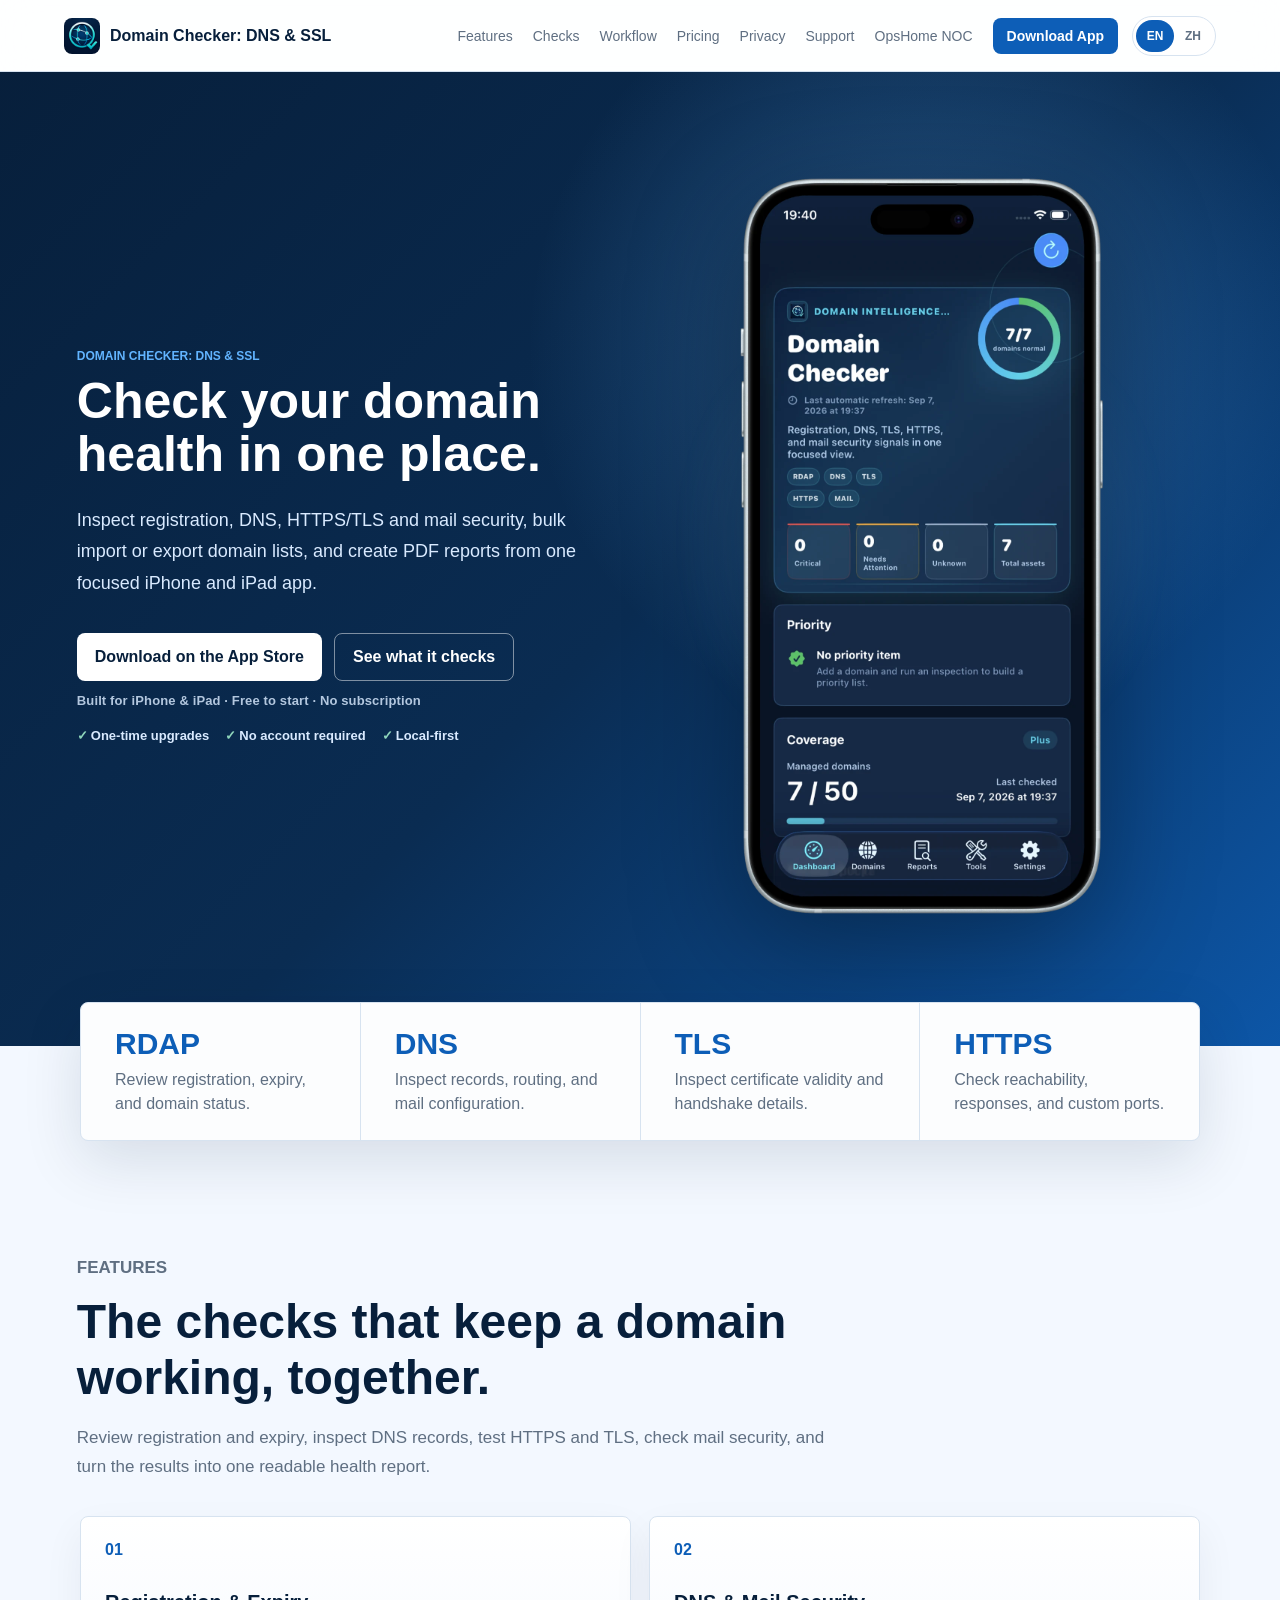
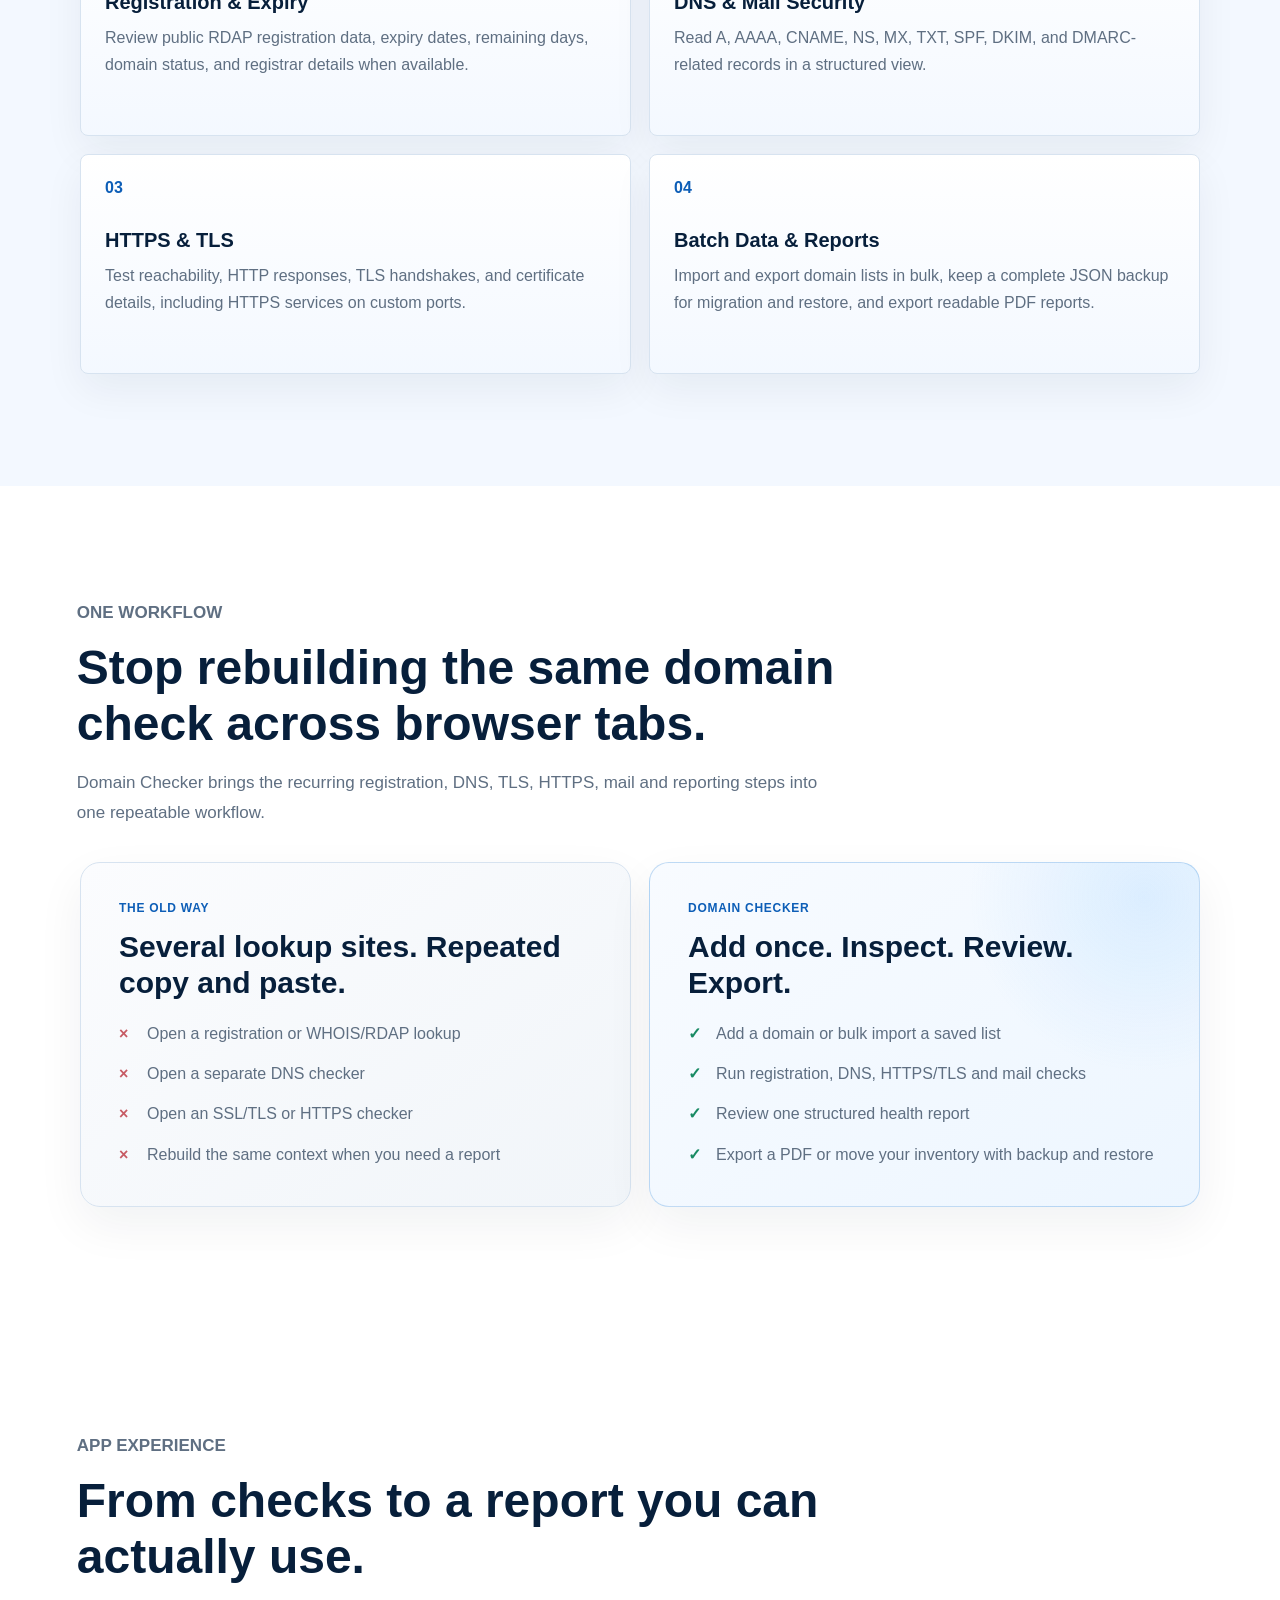
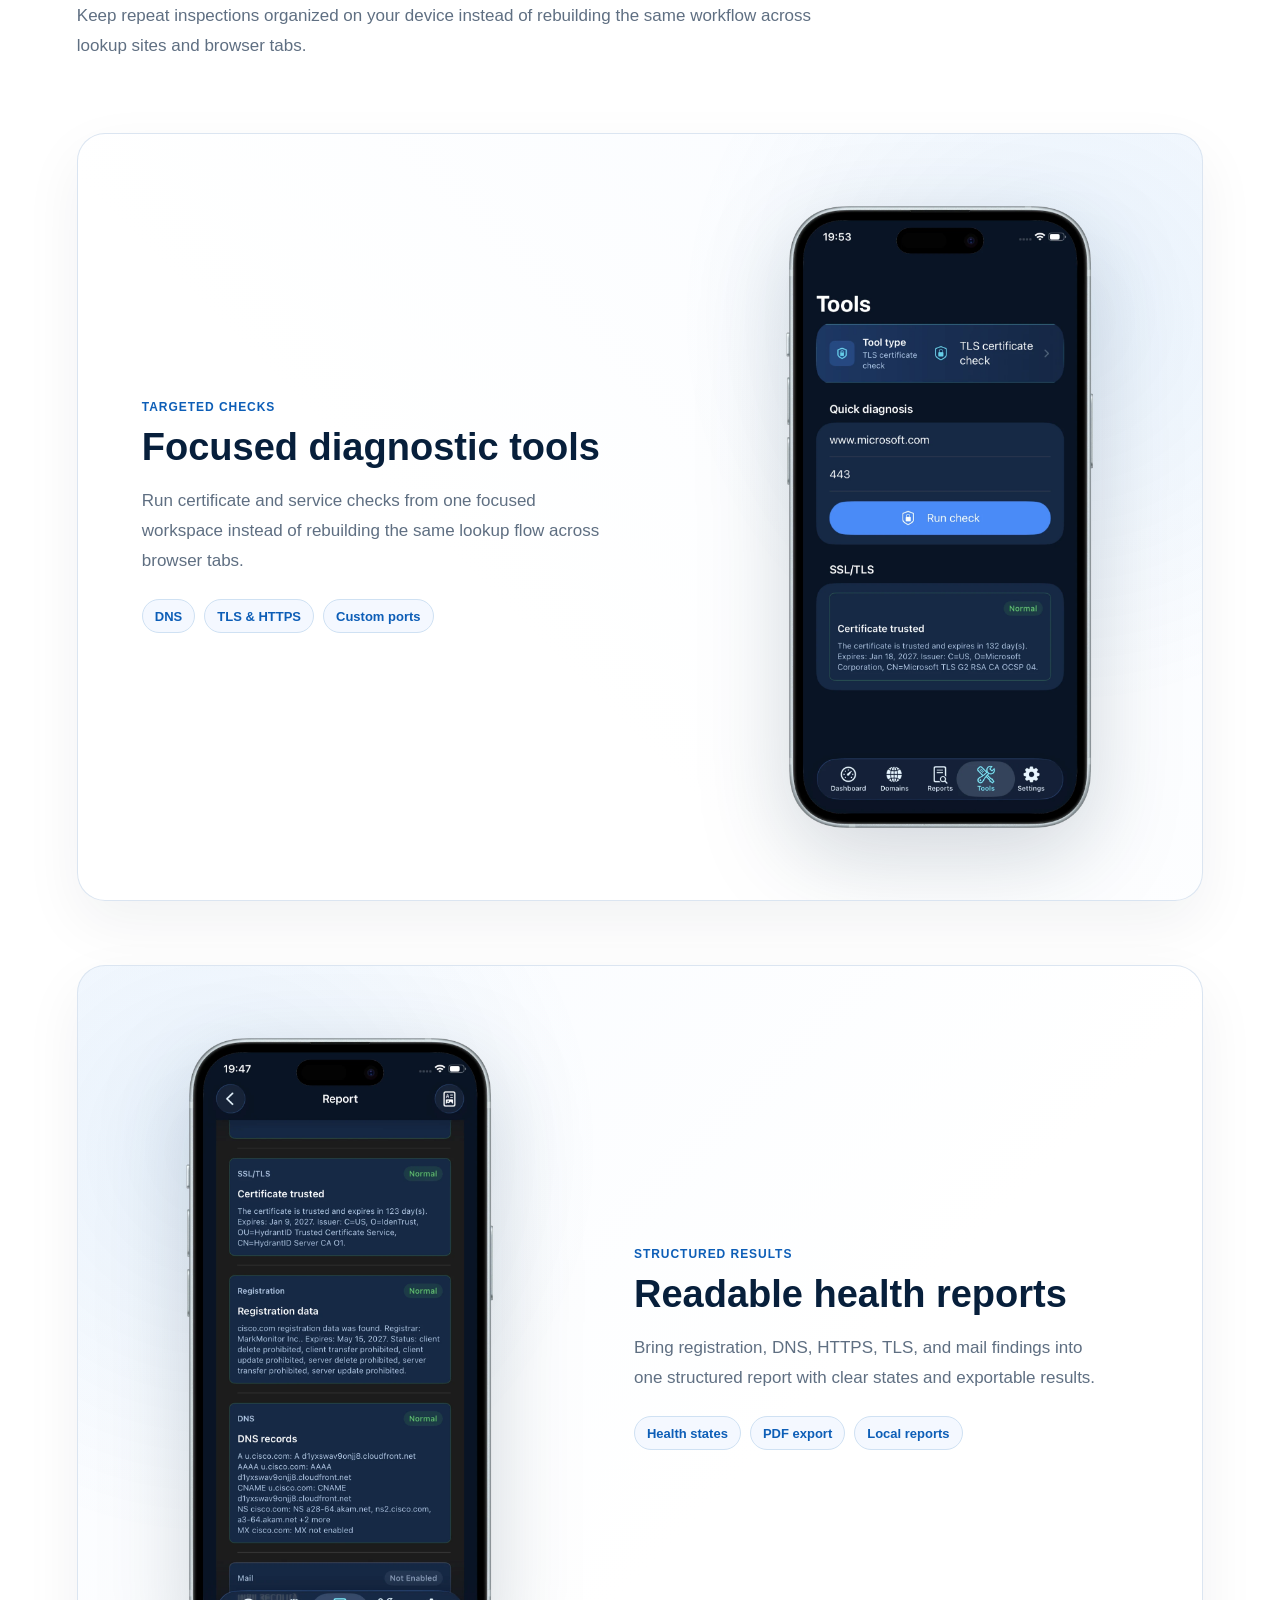
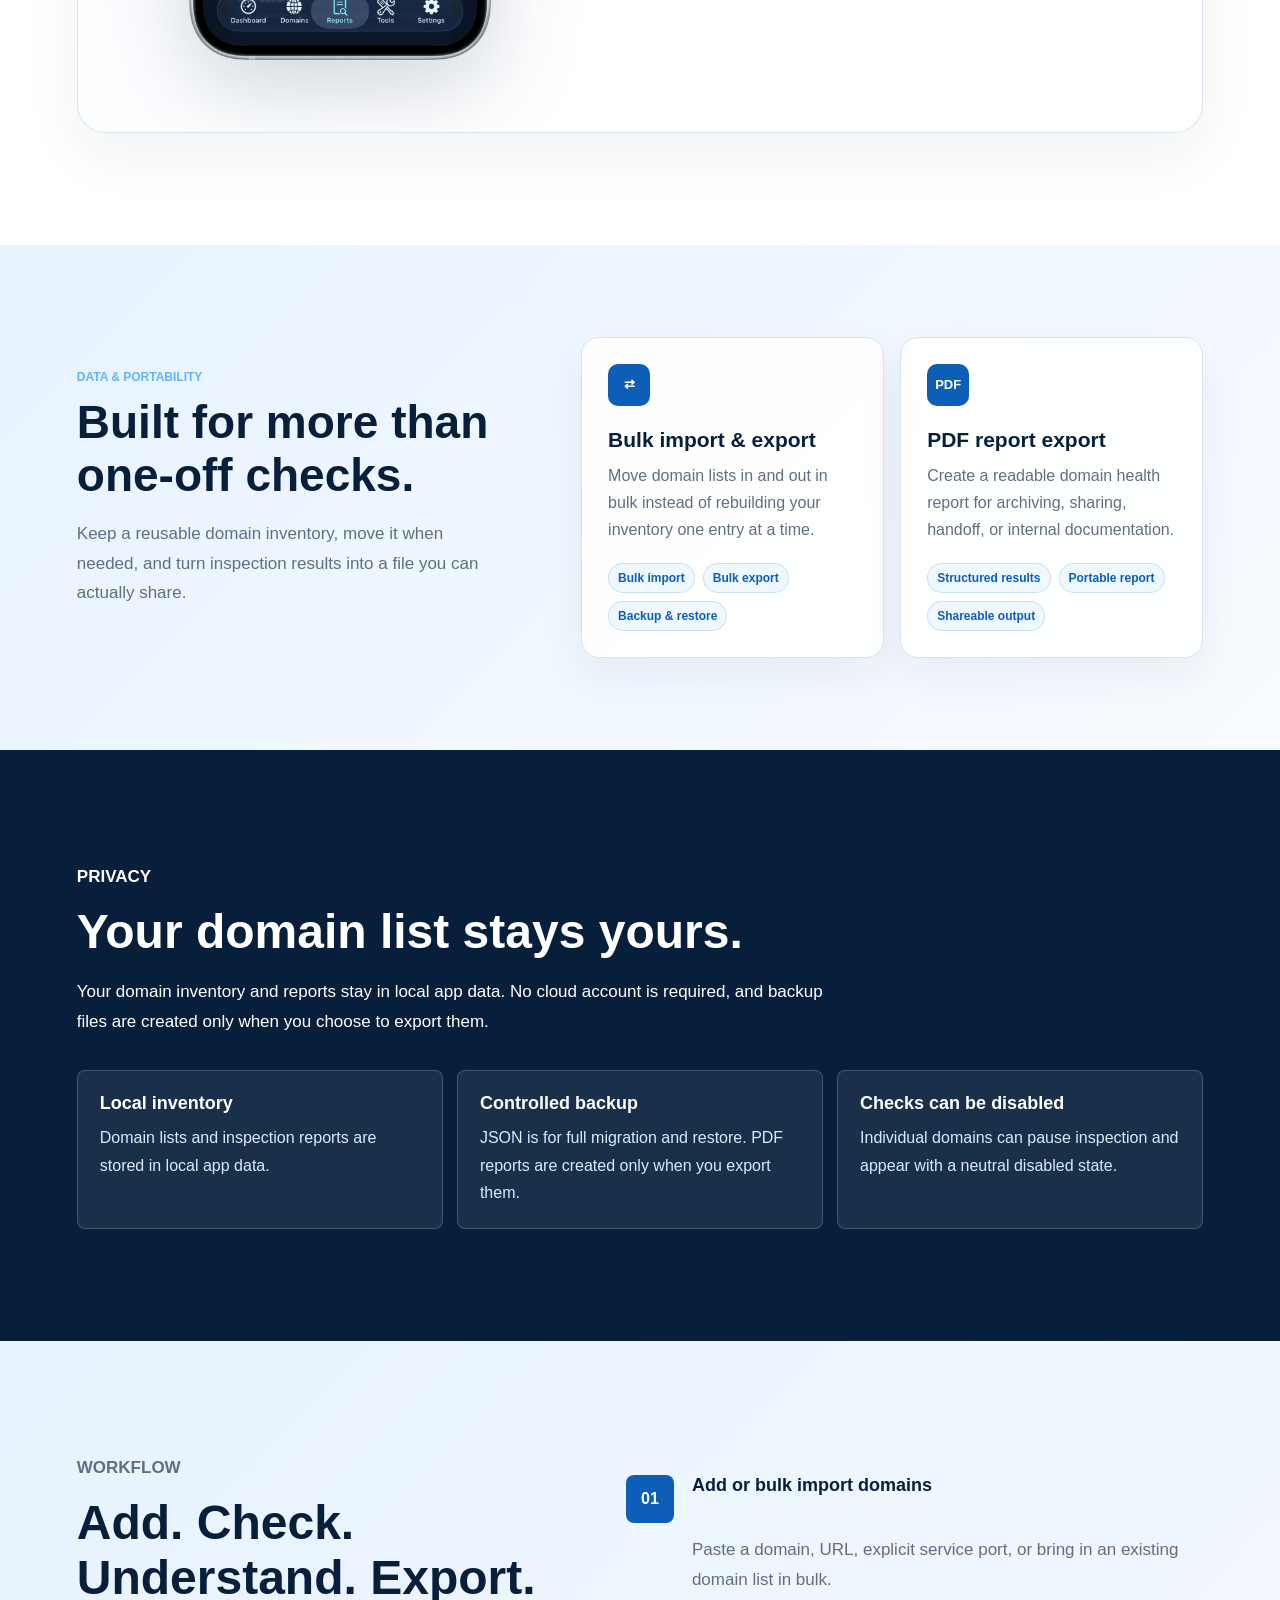
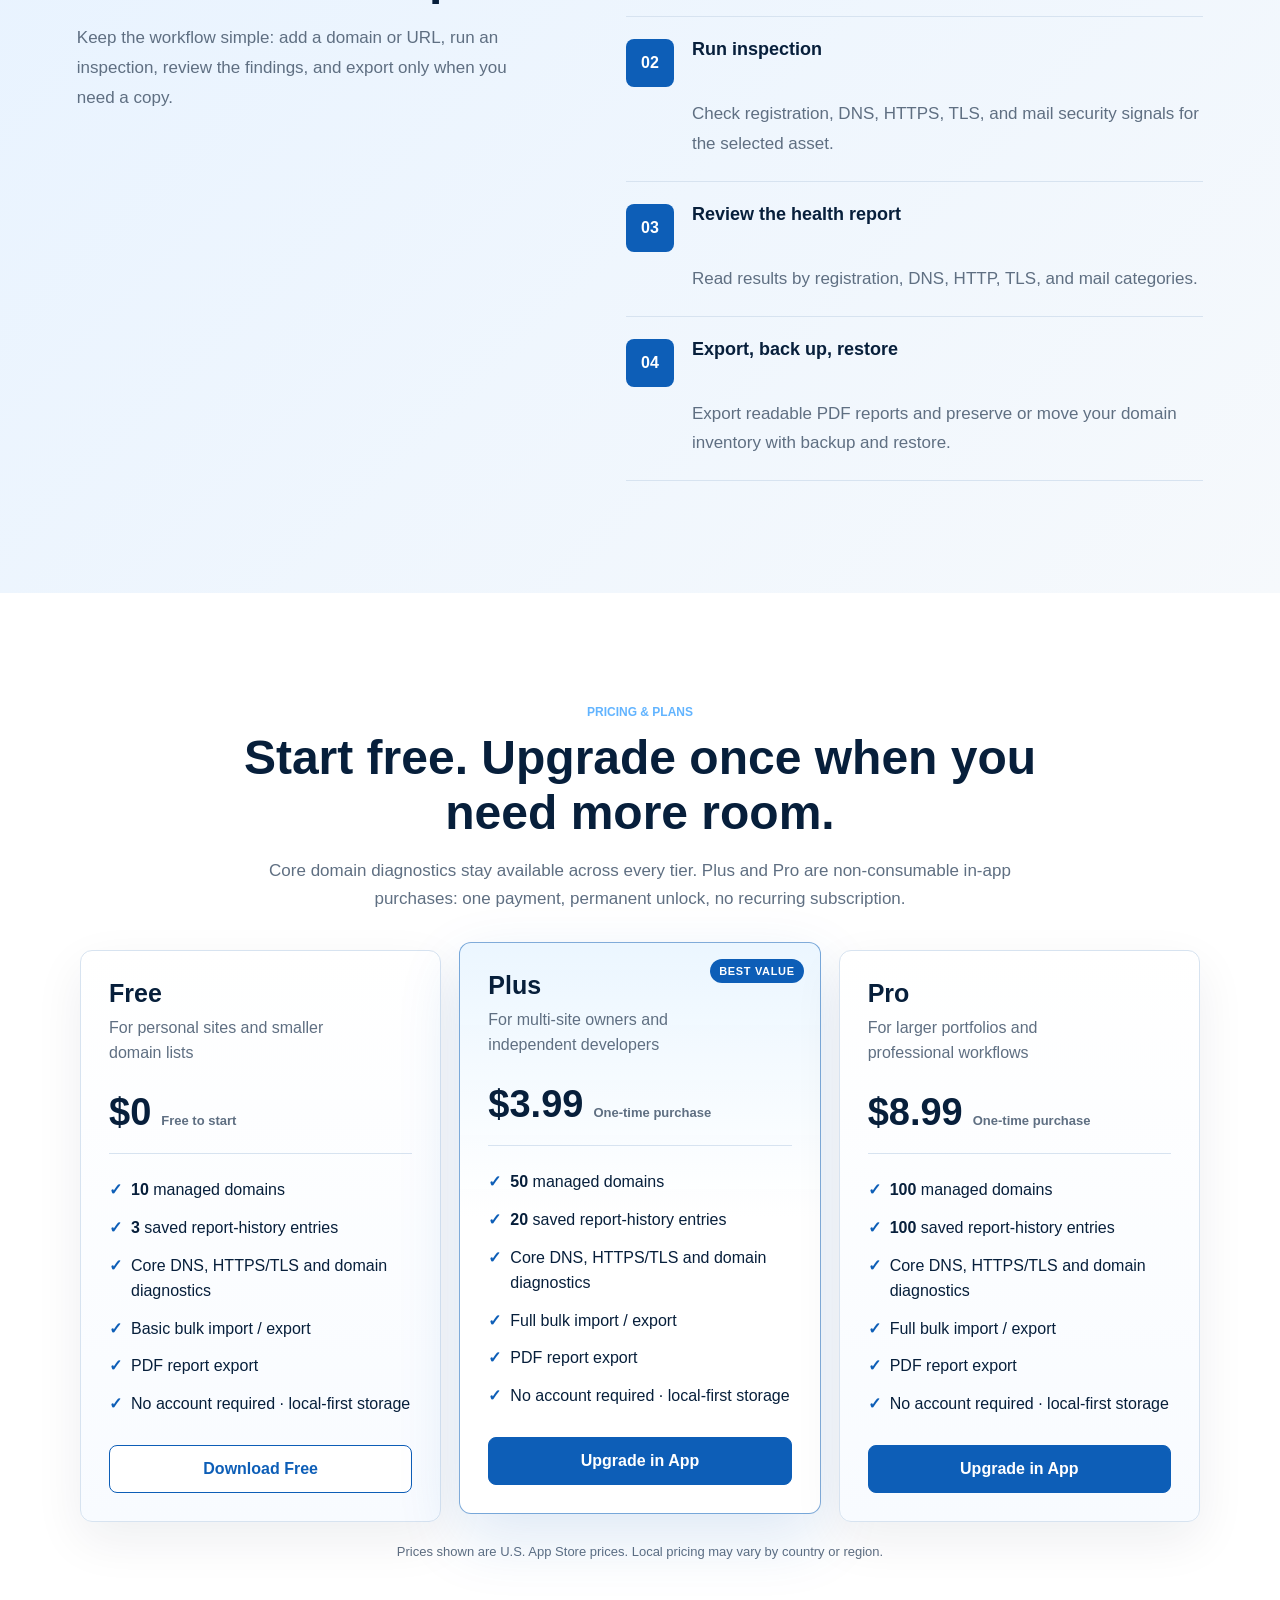
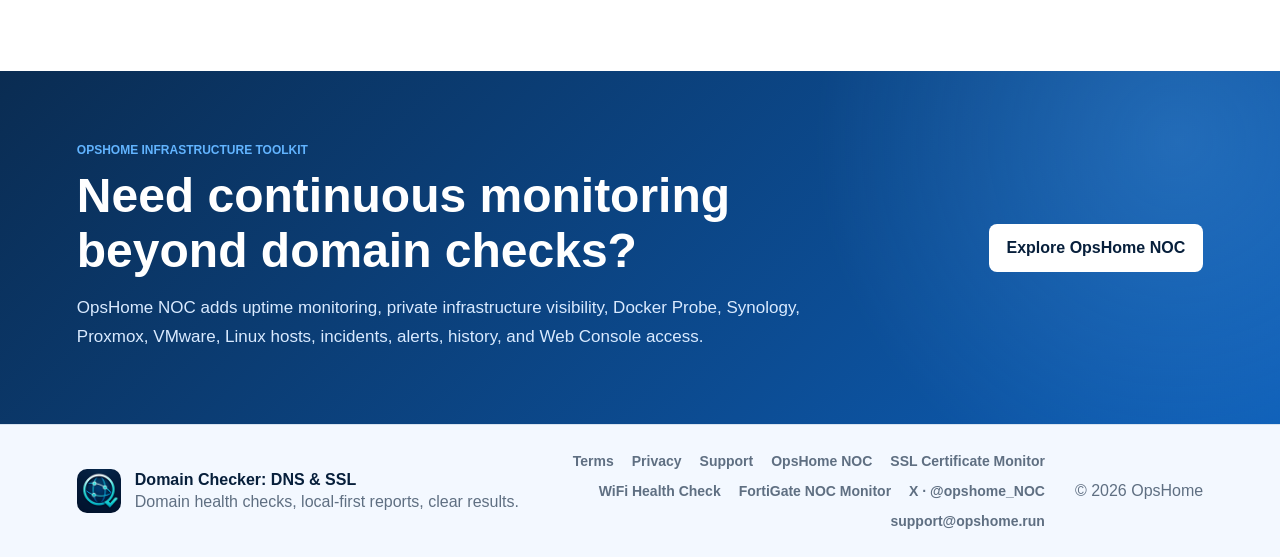
==== commit 2c3bc320: "Add files via upload" ====
--- a/docs/index.html
+++ b/docs/index.html
@@ -5,10 +5,10 @@
 <meta charset="utf-8"/>
 <meta content="width=device-width, initial-scale=1" name="viewport"/>
 <title>Domain Checker: DNS, SSL, HTTPS & Domain Health</title>
-<meta content="Check domain expiry, DNS, SSL/TLS, HTTPS and mail security, bulk import or export domain lists, and create PDF reports on iPhone and iPad." name="description"/><link href="https://domain.opshome.run/" rel="canonical"/><link href="https://domain.opshome.run/" hreflang="en" rel="alternate"/><link href="https://domain.opshome.run/zh-cn/" hreflang="zh-CN" rel="alternate"/><link href="https://domain.opshome.run/" hreflang="x-default" rel="alternate"/>
+<meta content="Check domain expiry, DNS, SSL/TLS, HTTPS and mail security, manage domains in bulk, export PDF reports, and start free with one-time upgrades." name="description"/><link href="https://domain.opshome.run/" rel="canonical"/><link href="https://domain.opshome.run/" hreflang="en" rel="alternate"/><link href="https://domain.opshome.run/zh-cn/" hreflang="zh-CN" rel="alternate"/><link href="https://domain.opshome.run/" hreflang="x-default" rel="alternate"/>
 <meta content="website" property="og:type"/><meta content="https://domain.opshome.run/" property="og:url"/>
 <meta content="Domain Checker: DNS, SSL, HTTPS & Domain Health" property="og:title"/>
-<meta content="Check domain expiry, DNS, SSL/TLS, HTTPS and mail security, bulk import or export domain lists, and create PDF reports on iPhone and iPad." property="og:description"/>
+<meta content="Check domain expiry, DNS, SSL/TLS, HTTPS and mail security, manage domains in bulk, export PDF reports, and start free with one-time upgrades." property="og:description"/>
 <meta content="https://domain.opshome.run/og.jpg" property="og:image"/>
 <meta content="1200" property="og:image:width"/>
 <meta content="800" property="og:image:height"/>
@@ -20,7 +20,7 @@
 <meta content="@opshome_NOC" name="twitter:site"/>
 <meta content="@opshome_NOC" name="twitter:creator"/>
 <meta content="Domain Checker: DNS, SSL, HTTPS & Domain Health" name="twitter:title"/>
-<meta content="Check domain expiry, DNS, SSL/TLS, HTTPS and mail security, bulk import or export domain lists, and create PDF reports on iPhone and iPad." name="twitter:description"/>
+<meta content="Check domain expiry, DNS, SSL/TLS, HTTPS and mail security, manage domains in bulk, export PDF reports, and start free with one-time upgrades." name="twitter:description"/>
 <meta content="https://domain.opshome.run/og.jpg" name="twitter:image"/>
 <meta content="Domain Checker: DNS & SSL app preview" name="twitter:image:alt"/>
 <meta content="index,follow,max-image-preview:large,max-snippet:-1,max-video-preview:-1" name="robots"/>
@@ -30,7 +30,7 @@
 <link href="./assets/images/favicon-16.png" rel="icon" sizes="16x16" type="image/png"/>
 <link href="./assets/images/apple-touch-icon.png" rel="apple-touch-icon"/>
 <link href="./site.webmanifest" rel="manifest"/>
-<link as="image" fetchpriority="high" href="assets/images/domain-checker-dns-ssl-hero.webp" rel="preload" type="image/webp"/><link href="styles.css?v=20260917-productivity-1" rel="stylesheet"/>
+<link as="image" fetchpriority="high" href="assets/images/domain-checker-dns-ssl-hero.webp" rel="preload" type="image/webp"/><link href="styles.css?v=20260917-pricing-1" rel="stylesheet"/>
 <script type="application/ld+json">
   {
   "@context": "https://schema.org",
@@ -67,9 +67,9 @@
       "url": "https://domain.opshome.run/",
       "downloadUrl": "https://apps.apple.com/us/app/domain-checker-dns-ssl/id6792293532",
       "image": "https://domain.opshome.run/og.jpg",
-      "description": "Check domain expiry, DNS, SSL/TLS, HTTPS and mail security, bulk import or export domain lists, and create PDF reports on iPhone and iPad.",
+      "description": "Check domain expiry, DNS, SSL/TLS, HTTPS and mail security, manage domains in bulk, export PDF reports, and start free with one-time upgrades.",
       "isAccessibleForFree": true,
-      "featureList": ["Domain expiry and RDAP registration", "DNS record inspection", "HTTPS and TLS checks", "Mail security checks", "Bulk domain import and export", "JSON backup and restore", "PDF report export"],
+      "featureList": ["Domain expiry and RDAP registration", "DNS record inspection", "HTTPS and TLS checks", "Mail security checks", "Bulk domain import and export", "JSON backup and restore", "PDF report export", "Free, Plus and Pro capacity tiers with one-time upgrades"],
       "publisher": {
         "@id": "https://opshome.run/#organization"
       },
@@ -108,6 +108,7 @@
 <a href="#features">Features</a>
 <a href="#checks">Checks</a>
 <a href="#workflow">Workflow</a>
+<a href="#pricing">Pricing</a>
 <a href="/privacy/">Privacy</a>
 <a href="/support/">Support</a>
 <a href="https://app.opshome.run" rel="noopener" target="_blank">OpsHome NOC</a>
@@ -291,6 +292,67 @@
 <li><span>Review the health report</span><p>Read results by registration, DNS, HTTP, TLS, and mail categories.</p></li>
 <li><span>Export, back up, restore</span><p>Export readable PDF reports and preserve or move your domain inventory with backup and restore.</p></li>
 </ol>
+</section>
+<section class="pricing-section" id="pricing">
+  <div class="pricing-head">
+    <p class="eyebrow">PRICING &amp; PLANS</p>
+    <h2>Start free. Upgrade once when you need more room.</h2>
+    <p>Core domain diagnostics stay available across every tier. Plus and Pro are non-consumable in-app purchases: one payment, permanent unlock, no recurring subscription.</p>
+  </div>
+  <div class="pricing-grid">
+    <article class="pricing-card">
+      <div class="plan-top">
+        <p class="plan-name">Free</p>
+        <p class="plan-audience">For personal sites and smaller domain lists</p>
+      </div>
+      <div class="plan-price"><strong>$0</strong><span>Free to start</span></div>
+      <ul class="plan-features">
+        <li><strong>10</strong> managed domains</li>
+        <li><strong>3</strong> saved report-history entries</li>
+        <li>Core DNS, HTTPS/TLS and domain diagnostics</li>
+        <li>Basic bulk import / export</li>
+        <li>PDF report export</li>
+        <li>No account required · local-first storage</li>
+      </ul>
+      <a class="plan-button plan-button--secondary" href="https://apps.apple.com/us/app/domain-checker-dns-ssl/id6792293532" rel="noopener" target="_blank">Download Free</a>
+    </article>
+
+    <article class="pricing-card pricing-card--featured">
+      <div class="plan-badge">BEST VALUE</div>
+      <div class="plan-top">
+        <p class="plan-name">Plus</p>
+        <p class="plan-audience">For multi-site owners and independent developers</p>
+      </div>
+      <div class="plan-price"><strong>$3.99</strong><span>One-time purchase</span></div>
+      <ul class="plan-features">
+        <li><strong>50</strong> managed domains</li>
+        <li><strong>20</strong> saved report-history entries</li>
+        <li>Core DNS, HTTPS/TLS and domain diagnostics</li>
+        <li>Full bulk import / export</li>
+        <li>PDF report export</li>
+        <li>No account required · local-first storage</li>
+      </ul>
+      <a class="plan-button" href="https://apps.apple.com/us/app/domain-checker-dns-ssl/id6792293532" rel="noopener" target="_blank">Upgrade in App</a>
+    </article>
+
+    <article class="pricing-card">
+      <div class="plan-top">
+        <p class="plan-name">Pro</p>
+        <p class="plan-audience">For larger portfolios and professional workflows</p>
+      </div>
+      <div class="plan-price"><strong>$8.99</strong><span>One-time purchase</span></div>
+      <ul class="plan-features">
+        <li><strong>100</strong> managed domains</li>
+        <li><strong>100</strong> saved report-history entries</li>
+        <li>Core DNS, HTTPS/TLS and domain diagnostics</li>
+        <li>Full bulk import / export</li>
+        <li>PDF report export</li>
+        <li>No account required · local-first storage</li>
+      </ul>
+      <a class="plan-button" href="https://apps.apple.com/us/app/domain-checker-dns-ssl/id6792293532" rel="noopener" target="_blank">Upgrade in App</a>
+    </article>
+  </div>
+  <p class="pricing-note">Prices shown are U.S. App Store prices. Local pricing may vary by country or region.</p>
 </section>
 <section aria-label="OpsHome NOC" class="noc-promo">
 <div>
--- a/docs/styles.css
+++ b/docs/styles.css
@@ -449,6 +449,164 @@
   margin: 6px 0 0;
 }
 
+
+/* Pricing */
+.pricing-section {
+  padding: clamp(64px, 9vw, 112px) clamp(20px, 6vw, 92px);
+  background: #fff;
+}
+
+.pricing-head {
+  width: min(820px, 100%);
+  margin: 0 auto 36px;
+  text-align: center;
+}
+
+.pricing-head h2 {
+  margin: 0;
+  color: var(--blue-950);
+  font-size: clamp(30px, 4vw, 48px);
+  line-height: 1.14;
+}
+
+.pricing-head > p:last-child {
+  margin: 16px auto 0;
+  color: var(--muted);
+  font-size: 17px;
+  line-height: 1.7;
+}
+
+.pricing-grid {
+  display: grid;
+  grid-template-columns: repeat(3, minmax(0, 1fr));
+  gap: 18px;
+  width: min(1120px, 100%);
+  margin: 0 auto;
+  align-items: stretch;
+}
+
+.pricing-card {
+  position: relative;
+  display: flex;
+  flex-direction: column;
+  min-height: 520px;
+  padding: 28px;
+  border: 1px solid var(--line);
+  border-radius: 12px;
+  background: linear-gradient(180deg, #fff, #f8fbff);
+  box-shadow: 0 18px 50px rgba(7, 31, 59, 0.07);
+}
+
+.pricing-card--featured {
+  border-color: rgba(13, 94, 183, 0.52);
+  background: linear-gradient(180deg, rgba(235, 246, 255, 0.98), #fff 48%);
+  box-shadow: 0 24px 64px rgba(13, 94, 183, 0.14);
+  transform: translateY(-8px);
+}
+
+.plan-badge {
+  position: absolute;
+  top: 16px;
+  right: 16px;
+  padding: 6px 9px;
+  border-radius: 999px;
+  color: #fff;
+  background: var(--blue-700);
+  font-size: 11px;
+  font-weight: 900;
+  letter-spacing: 0.06em;
+  text-transform: uppercase;
+}
+
+.plan-top {
+  min-height: 92px;
+  padding-right: 70px;
+}
+
+.plan-name {
+  margin: 0;
+  color: var(--blue-950);
+  font-size: 25px;
+  font-weight: 900;
+}
+
+.plan-audience {
+  margin: 8px 0 0;
+  color: var(--muted);
+  line-height: 1.55;
+}
+
+.plan-price {
+  display: flex;
+  align-items: baseline;
+  gap: 10px;
+  margin: 22px 0 24px;
+  padding-bottom: 22px;
+  border-bottom: 1px solid var(--line);
+}
+
+.plan-price strong {
+  color: var(--blue-950);
+  font-size: 38px;
+  line-height: 1;
+}
+
+.plan-price span {
+  color: var(--muted);
+  font-size: 13px;
+  font-weight: 700;
+}
+
+.plan-features {
+  display: grid;
+  gap: 13px;
+  margin: 0 0 28px;
+  padding: 0;
+  list-style: none;
+}
+
+.plan-features li {
+  position: relative;
+  padding-left: 22px;
+  color: var(--blue-950);
+  line-height: 1.55;
+}
+
+.plan-features li::before {
+  content: "✓";
+  position: absolute;
+  left: 0;
+  color: var(--blue-700);
+  font-weight: 900;
+}
+
+.plan-button {
+  display: inline-flex;
+  align-items: center;
+  justify-content: center;
+  min-height: 48px;
+  margin-top: auto;
+  padding: 0 16px;
+  border: 1px solid var(--blue-700);
+  border-radius: 8px;
+  color: #fff;
+  background: var(--blue-700);
+  font-weight: 900;
+}
+
+.plan-button--secondary {
+  color: var(--blue-700);
+  background: #fff;
+}
+
+.pricing-note {
+  width: min(1120px, 100%);
+  margin: 22px auto 0;
+  color: var(--muted);
+  font-size: 13px;
+  text-align: center;
+}
+
 .noc-promo {
   display: flex;
   align-items: center;
@@ -1053,3 +1211,17 @@
   outline: 3px solid rgba(98, 180, 255, 0.55);
   outline-offset: 3px;
 }
+
+
+@media (max-width: 900px) {
+  .pricing-grid { grid-template-columns: 1fr; width: min(620px, 100%); }
+  .pricing-card { min-height: 0; }
+  .pricing-card--featured { transform: none; }
+}
+
+@media (max-width: 560px) {
+  .pricing-section { padding-left: 20px; padding-right: 20px; }
+  .pricing-card { padding: 24px 20px; }
+  .plan-top { min-height: 0; padding-right: 64px; }
+  .plan-price strong { font-size: 34px; }
+}
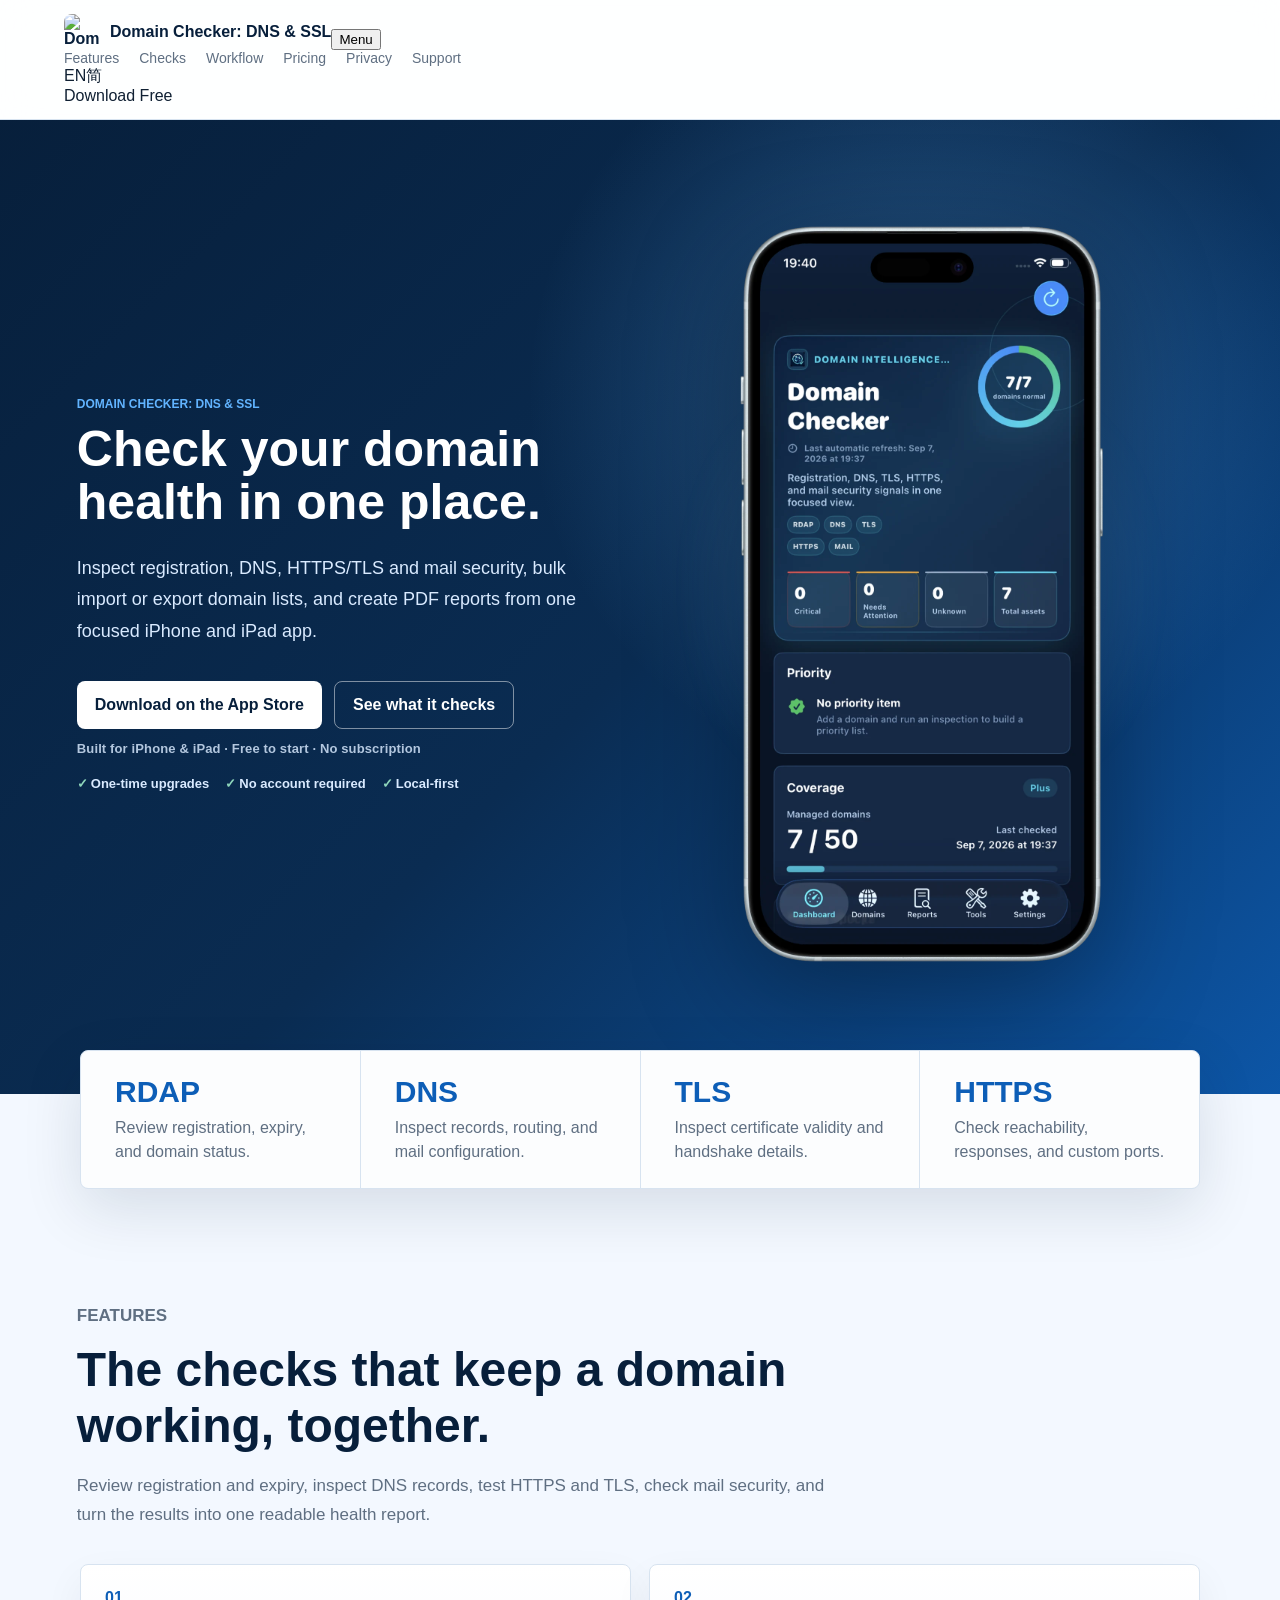
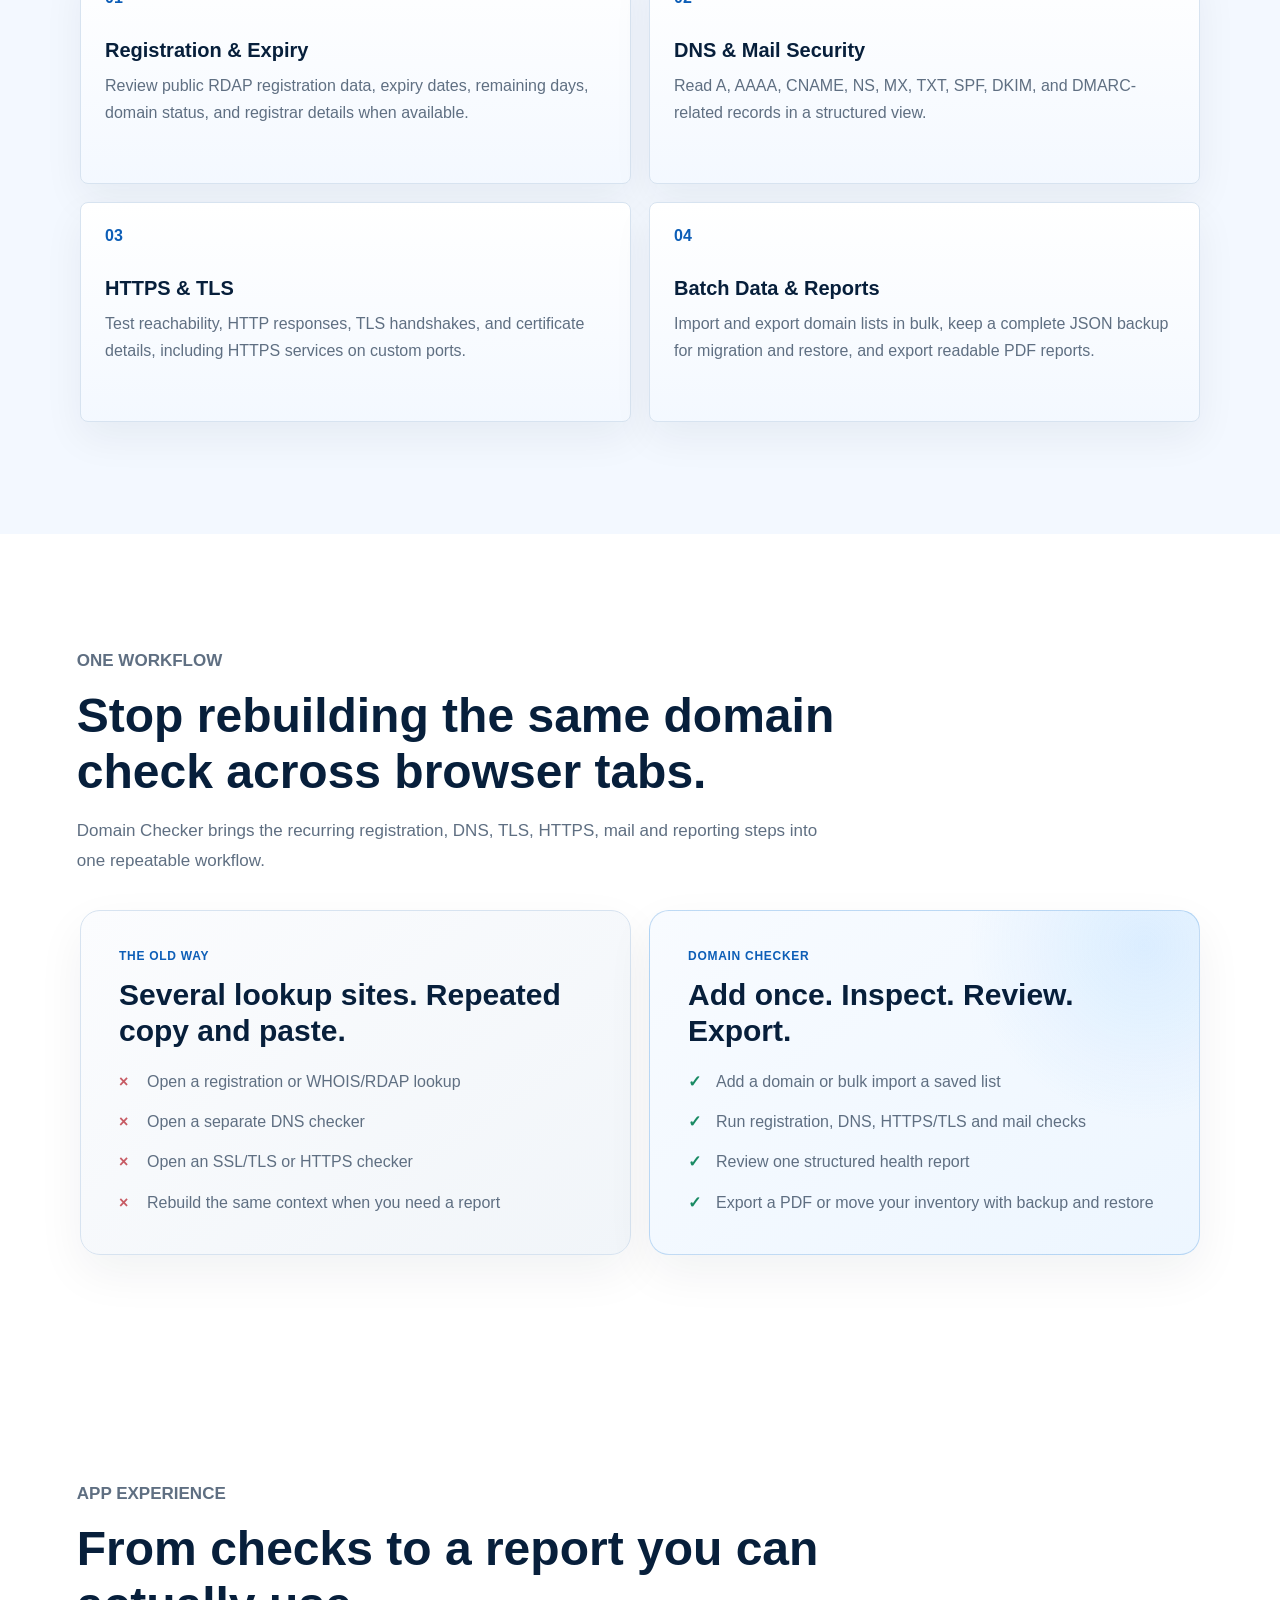
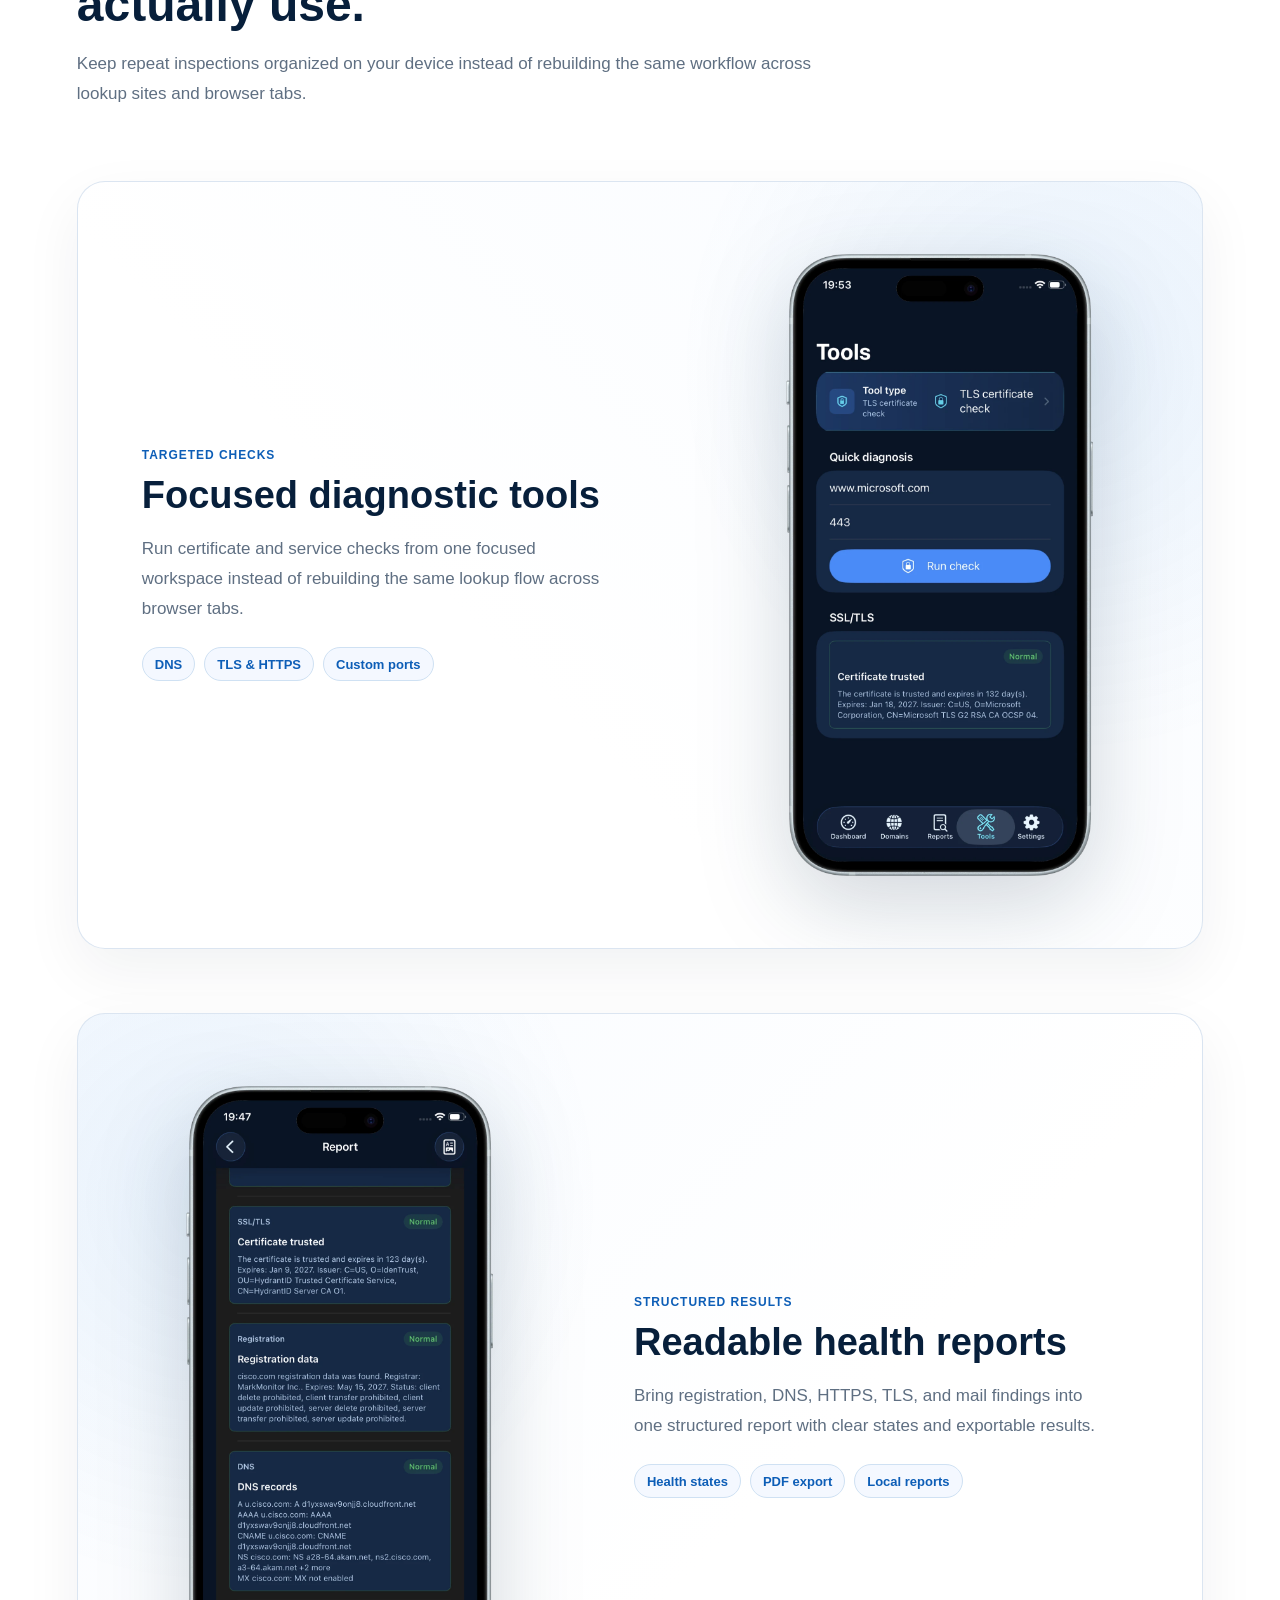
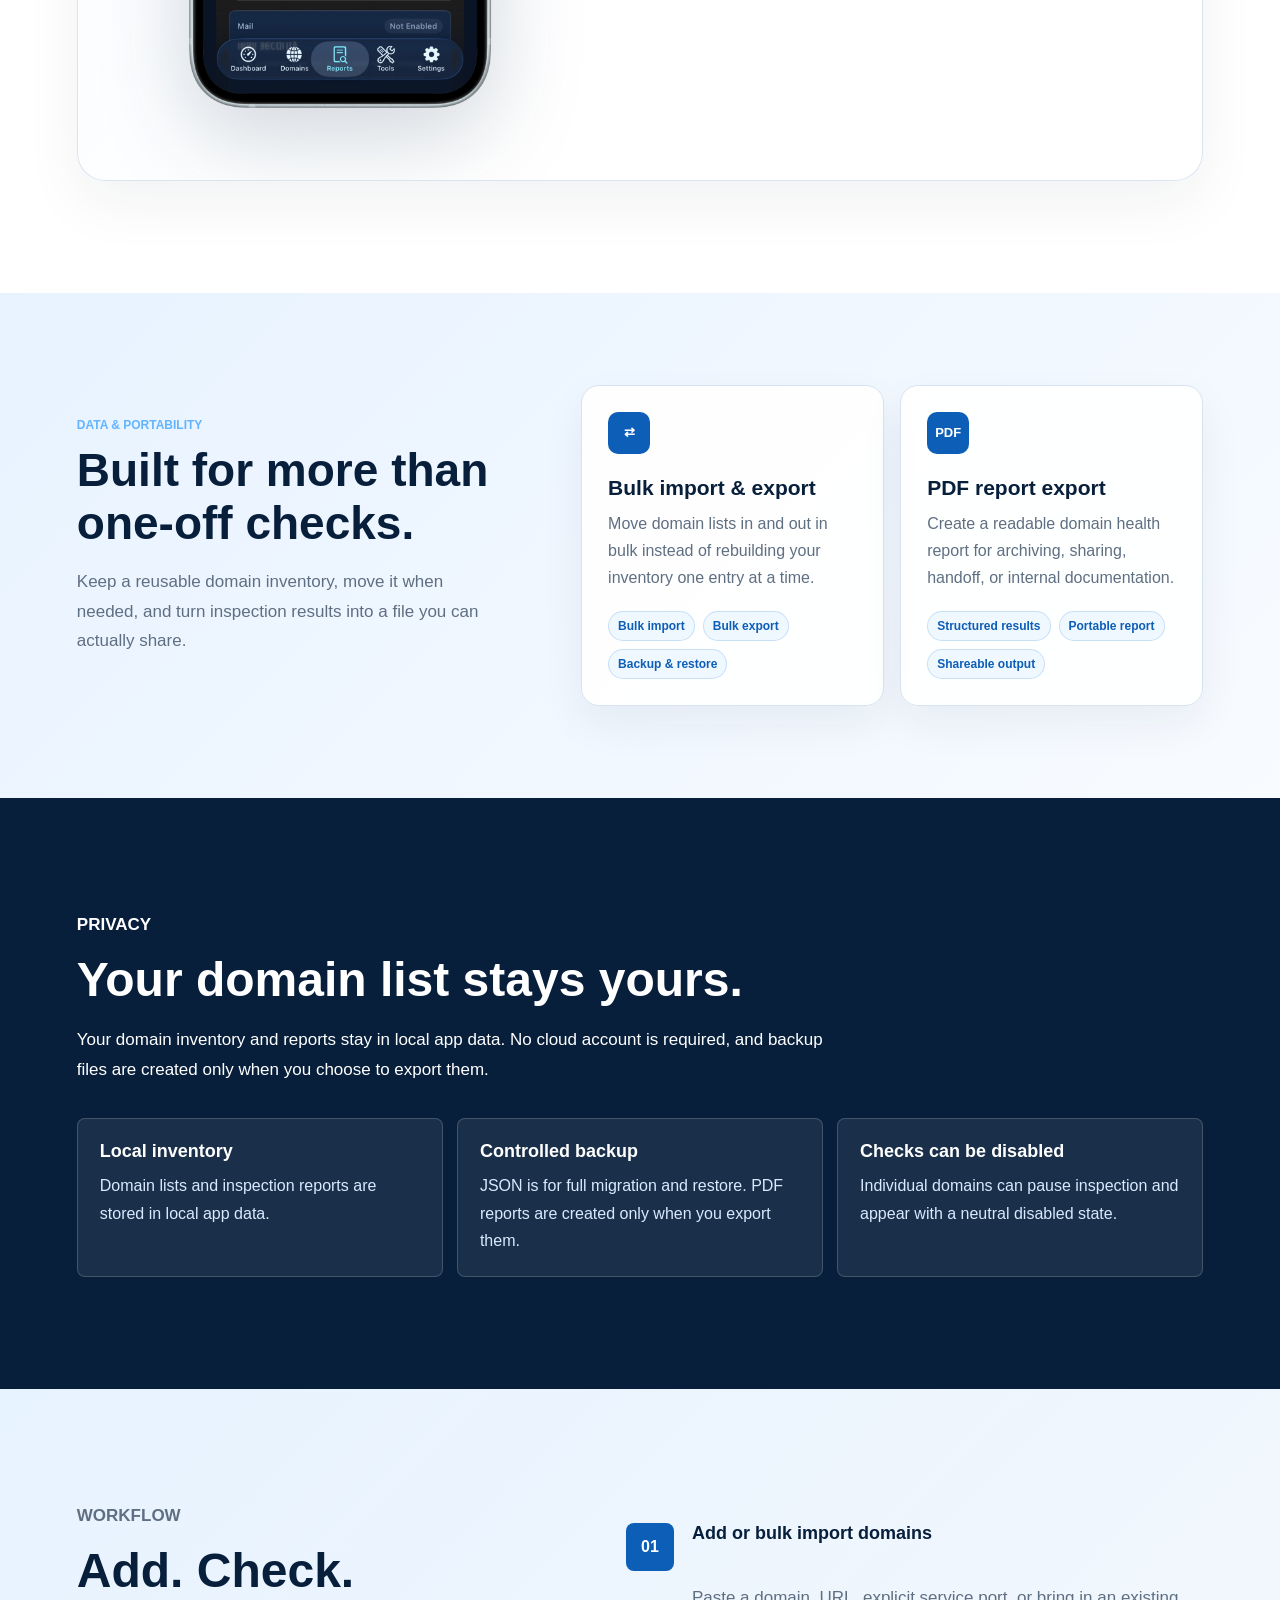
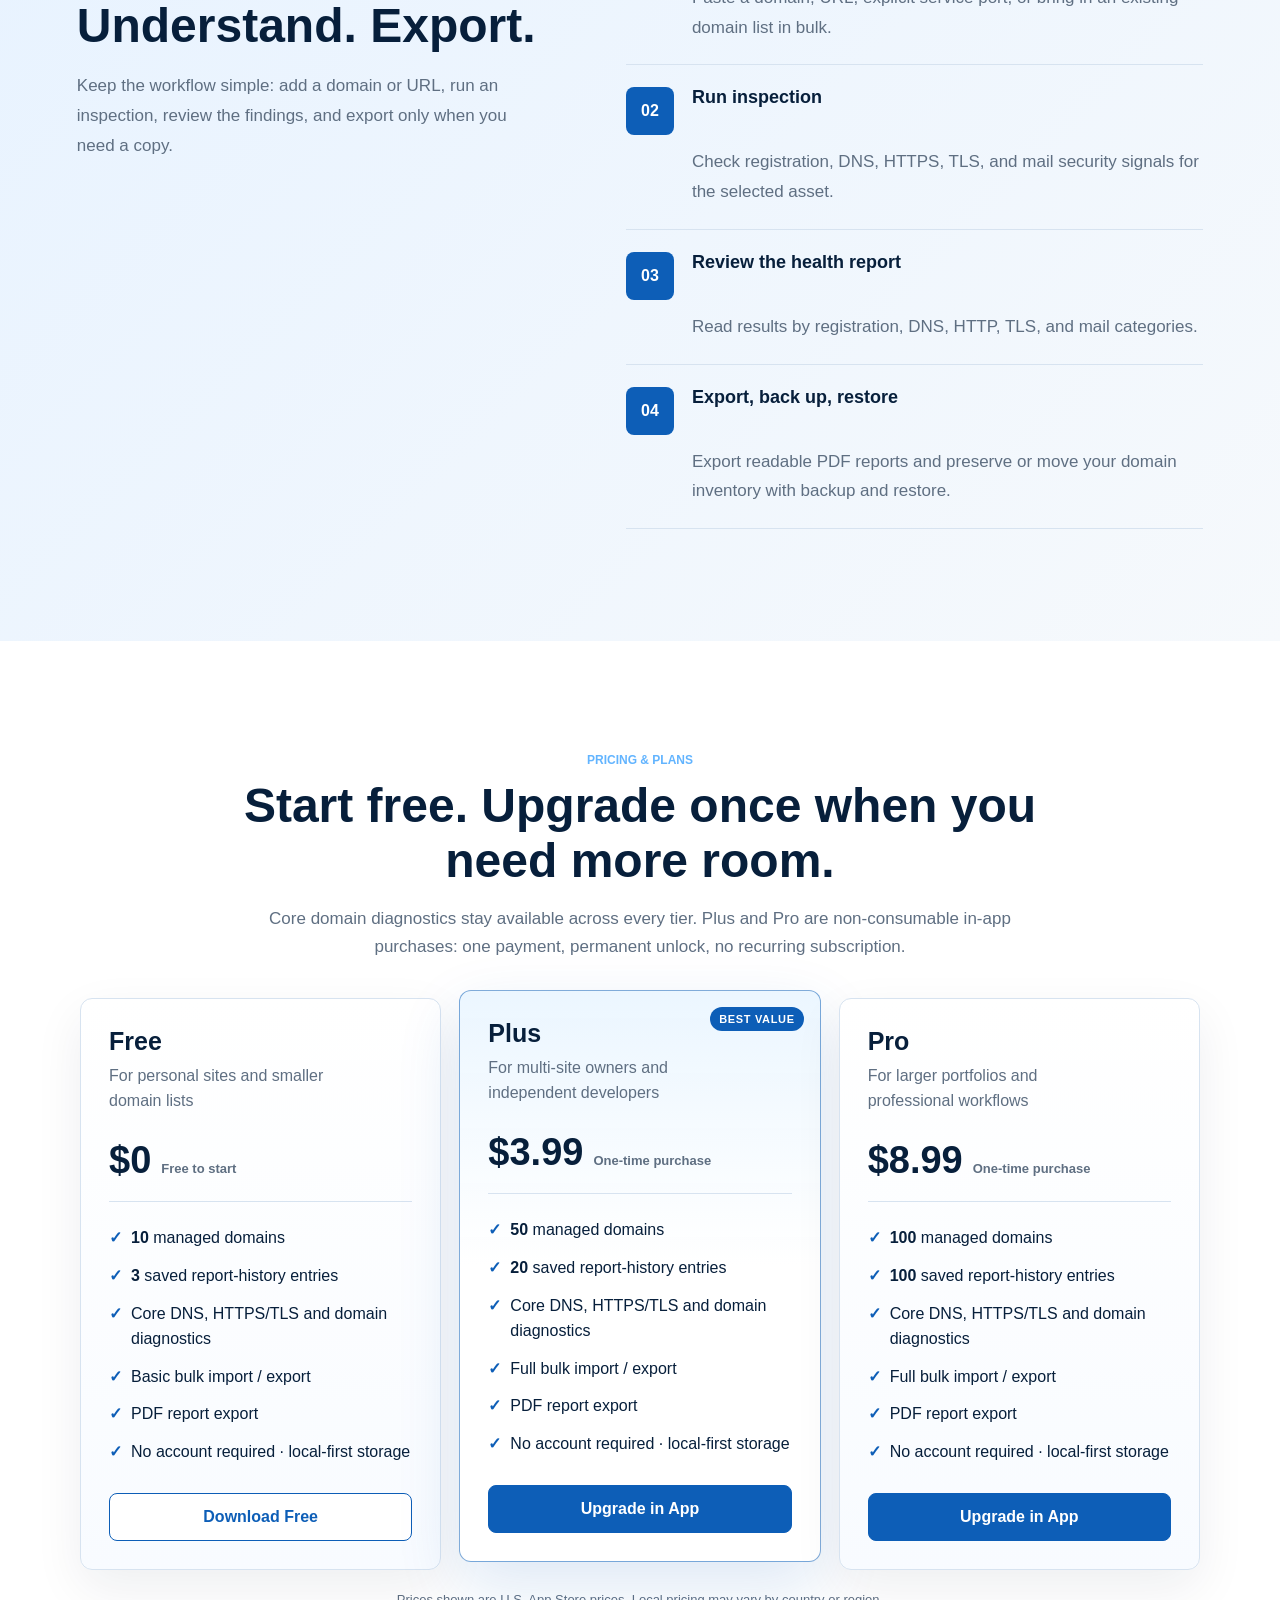
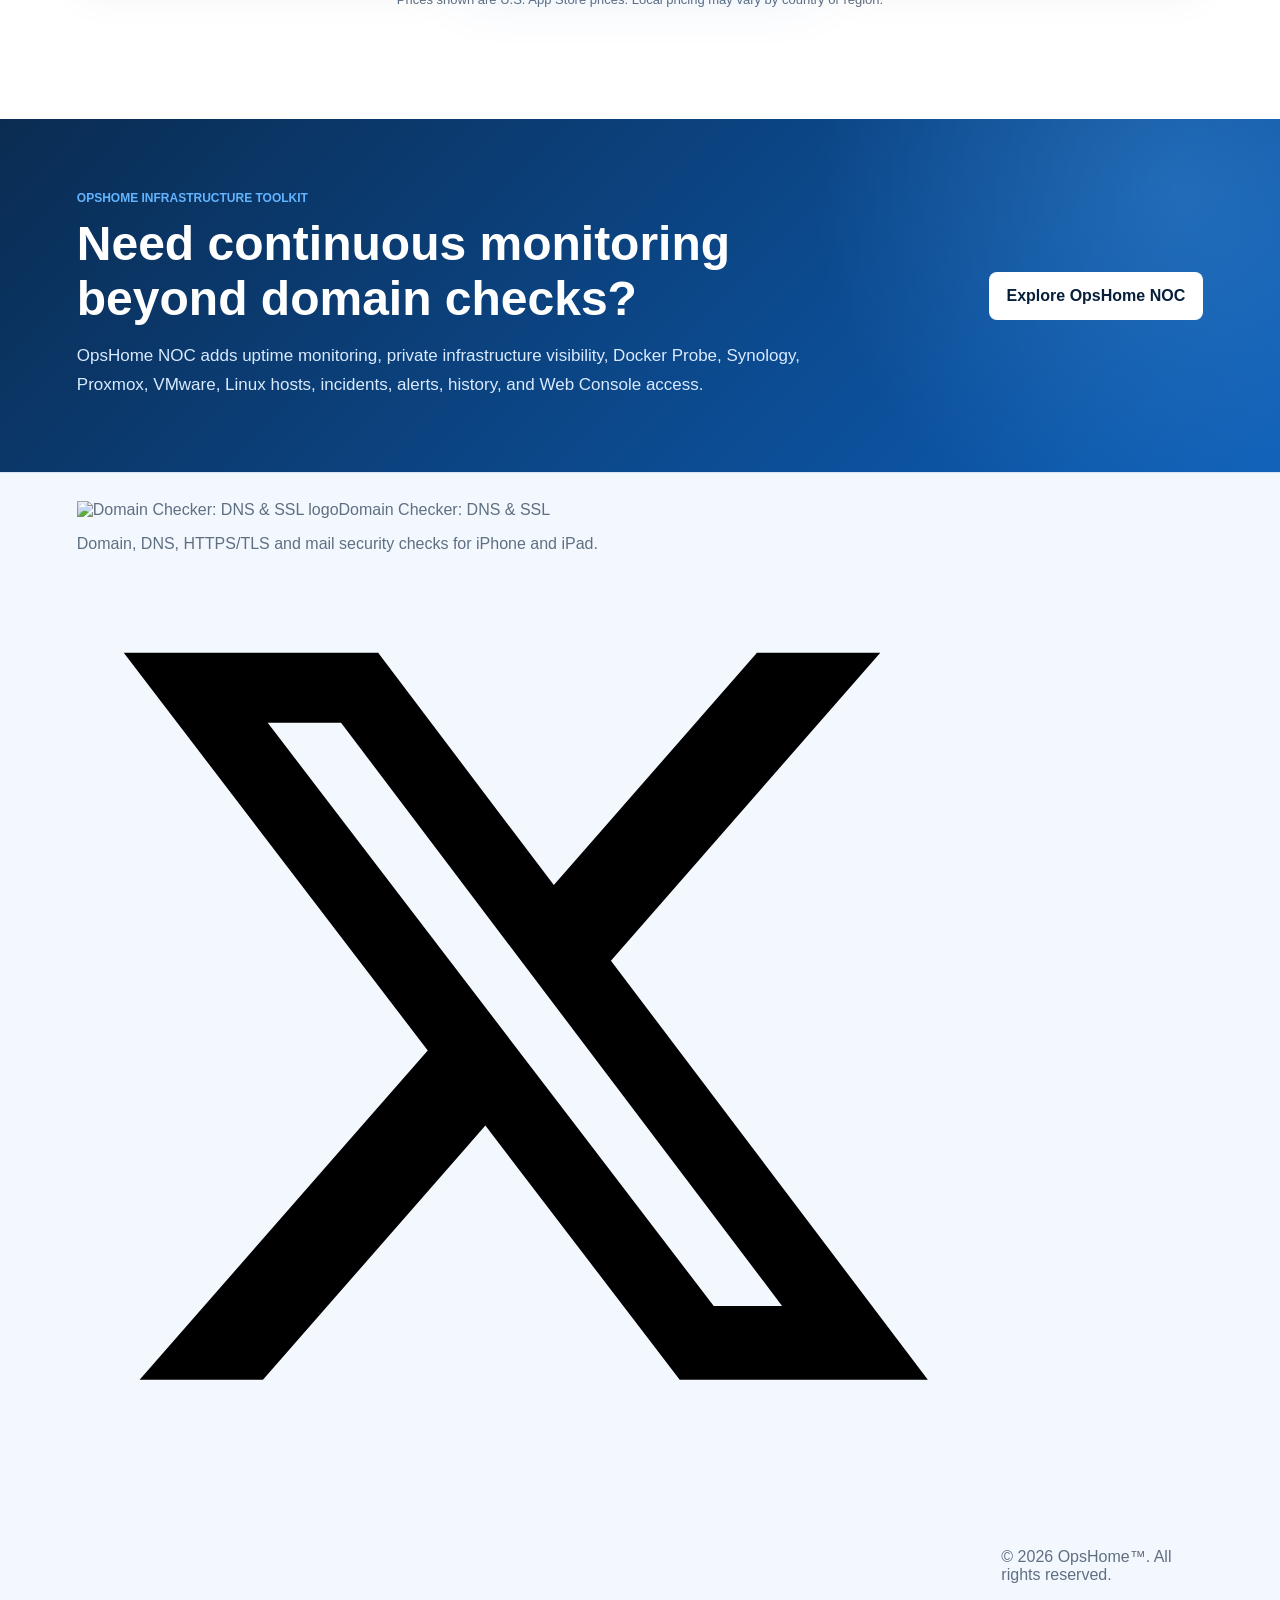
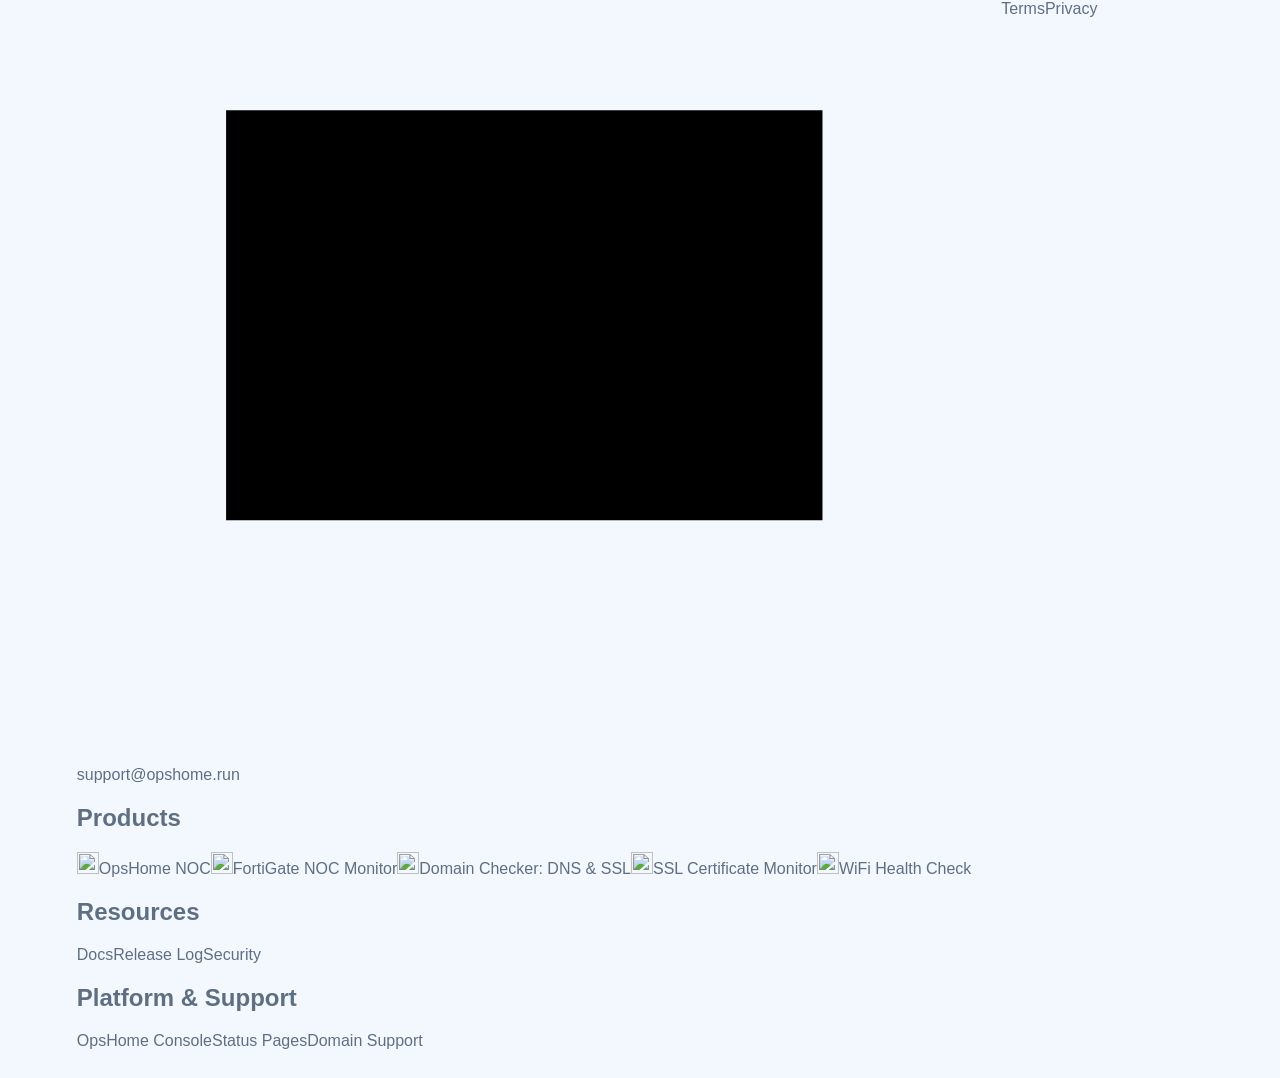
==== commit 3536e92e: "Add files via upload" ====
--- a/docs/index.html
+++ b/docs/index.html
@@ -96,30 +96,10 @@
 </script>
 <noscript><div><img src="https://mc.yandex.ru/watch/112292024" style="position:absolute; left:-9999px;" alt="" /></div></noscript>
 <!-- /Yandex.Metrika counter -->
+<link href="/assets/css/header-footer.css?v=20260918-1" rel="stylesheet"/>
 </head>
 <body>
-<header class="site-header">
-<a aria-label="Domain Checker: DNS & SSL home" class="brand" href="/">
-<img alt="Domain Checker: DNS & SSL logo" decoding="async" height="36" src="assets/images/app-logo-96.webp" width="36"/>
-<span>Domain Checker: DNS & SSL</span>
-</a>
-<div class="header-actions">
-<nav aria-label="Primary">
-<a href="#features">Features</a>
-<a href="#checks">Checks</a>
-<a href="#workflow">Workflow</a>
-<a href="#pricing">Pricing</a>
-<a href="/privacy/">Privacy</a>
-<a href="/support/">Support</a>
-<a href="https://app.opshome.run" rel="noopener" target="_blank">OpsHome NOC</a>
-<a class="nav-action" href="https://apps.apple.com/us/app/domain-checker-dns-ssl/id6792293532" rel="noopener" target="_blank">Download App</a>
-</nav>
-<div aria-label="Language" class="language-menu">
-<a aria-current="page" class="language-option is-active" href="/">EN</a>
-<a class="language-option" href="/zh-cn/" lang="zh-CN">ZH</a>
-</div>
-</div>
-</header>
+<header class="site-header"><div class="nav"><a aria-label="Domain Checker: DNS &amp; SSL home" class="brand" href="/"><img alt="Domain Checker: DNS &amp; SSL app icon" height="54" src="/assets/images/domain-checker-logo.webp" width="54"/><span>Domain Checker: DNS &amp; SSL</span></a><button aria-expanded="false" aria-label="Menu" class="menu-button" data-menu-button="" type="button">Menu</button><div class="nav-menu" data-nav-menu=""><nav aria-label="Primary navigation" class="nav-links"><a href="/#features">Features</a><a href="/#checks">Checks</a><a href="/#workflow">Workflow</a><a href="/#pricing">Pricing</a><a href="/privacy/">Privacy</a><a href="/support/">Support</a></nav><div aria-label="Language" class="lang"><a class="active" href="/" lang="en">EN</a><a href="/zh-cn/" lang="zh-Hans">简</a></div><div class="nav-cta-group"><a class="nav-cta" href="https://apps.apple.com/us/app/domain-checker-dns-ssl/id6792293532" rel="noopener" target="_blank">Download Free</a></div></div></div></header>
 <main>
 <section class="hero">
 <div class="hero-layout">
@@ -363,20 +343,7 @@
 <a class="promo-link" href="https://app.opshome.run" rel="noopener" target="_blank">Explore OpsHome NOC</a>
 </section>
 </main>
-<footer>
-<div class="footer-brandline"><img alt="Domain Checker: DNS & SSL logo" decoding="async" height="44" loading="lazy" src="assets/images/app-logo-96.webp" width="44"/><div><strong>Domain Checker: DNS & SSL</strong><span>Domain health checks, local-first reports, clear results.</span></div></div>
-<nav aria-label="Footer" class="footer-links">
-<a href="/terms/">Terms</a>
-<a href="/privacy/">Privacy</a>
-<a href="/support/">Support</a>
-<a href="https://app.opshome.run" rel="noopener" target="_blank">OpsHome NOC</a>
-<a href="https://ssl.opshome.run/" rel="noopener" target="_blank">SSL Certificate Monitor</a>
-<a href="https://wifi.opshome.run/" rel="noopener" target="_blank">WiFi Health Check</a>
-<a href="https://fgt.opshome.run/" rel="noopener" target="_blank">FortiGate NOC Monitor</a>
-<a href="https://x.com/opshome_NOC" rel="me noopener" target="_blank">X · @opshome_NOC</a>
-<a href="mailto:support@opshome.run">support@opshome.run</a>
-</nav>
-<div class="copyright">© 2026 OpsHome</div>
-</footer>
+<footer class="site-footer"><div class="site-footer__main"><div class="site-footer__brand"><a aria-label="Domain Checker: DNS &amp; SSL home" class="site-footer__brandmark" href="/"><img alt="Domain Checker: DNS &amp; SSL logo" decoding="async" height="58" loading="lazy" src="/assets/images/domain-checker-logo.webp" width="58"/><span>Domain Checker: DNS &amp; SSL</span></a><p class="site-footer__brandcopy">Domain, DNS, HTTPS/TLS and mail security checks for iPhone and iPad.</p><div aria-label="OpsHome social links" class="site-footer__socials"><a aria-label="OpsHome on X" class="site-footer__social-link" href="https://x.com/opshome_NOC" rel="noopener noreferrer" target="_blank"><svg aria-hidden="true" viewBox="0 0 24 24"><path d="M18.244 2.25h3.308l-7.227 8.26 8.502 11.24h-6.657l-5.214-6.817-5.967 6.817H1.68l7.73-8.835L1.254 2.25H8.08l4.713 6.231 5.45-6.231Zm-1.161 17.52h1.833L7.084 4.126H5.117L17.083 19.77Z"></path></svg></a></div><a aria-label="Email OpsHome support" class="site-footer__contact" href="mailto:support@opshome.run"><svg aria-hidden="true" viewBox="0 0 24 24"><path d="M4 6.5h16v11H4z"></path><path d="m4.5 7 7.5 6 7.5-6"></path></svg><span>support@opshome.run</span></a></div><section aria-labelledby="footer-products" class="site-footer__column"><h2 id="footer-products">Products</h2><div class="site-footer__links"><a class="site-footer__link" href="https://app.opshome.run/"><span aria-hidden="true" class="site-footer__product-icon"><img alt="" decoding="async" height="22" loading="lazy" src="/assets/images/brand-logo.png" width="22"/></span><span>OpsHome NOC</span></a><a class="site-footer__link" href="https://fgt.opshome.run/"><span aria-hidden="true" class="site-footer__product-icon"><img alt="" decoding="async" height="22" loading="lazy" src="/assets/images/fgt-logo.webp" width="22"/></span><span>FortiGate NOC Monitor</span></a><a class="site-footer__link" href="/"><span aria-hidden="true" class="site-footer__product-icon"><img alt="" decoding="async" height="22" loading="lazy" src="/assets/images/domain-checker-logo.webp" width="22"/></span><span>Domain Checker: DNS &amp; SSL</span></a><a class="site-footer__link" href="https://ssl.opshome.run/"><span aria-hidden="true" class="site-footer__product-icon"><img alt="" decoding="async" height="22" loading="lazy" src="/assets/images/ssl-certificate-monitor-logo.webp" width="22"/></span><span>SSL Certificate Monitor</span></a><a class="site-footer__link" href="https://wifi.opshome.run/"><span aria-hidden="true" class="site-footer__product-icon"><img alt="" decoding="async" height="22" loading="lazy" src="/assets/images/wifi-health-check-logo.webp" width="22"/></span><span>WiFi Health Check</span></a></div></section><section aria-labelledby="footer-resources" class="site-footer__column"><h2 id="footer-resources">Resources</h2><div class="site-footer__links"><a class="site-footer__link" href="https://docs.opshome.run/" rel="noopener" target="_blank"><span>Docs</span></a><a class="site-footer__link" href="https://docs.opshome.run/release-notes.html" rel="noopener" target="_blank"><span>Release Log</span></a><a class="site-footer__link" href="https://app.opshome.run/security.html"><span>Security</span></a></div></section><section aria-labelledby="footer-platform" class="site-footer__column"><h2 id="footer-platform">Platform &amp; Support</h2><div class="site-footer__links"><a class="site-footer__link" href="https://console.opshome.run/" rel="noopener" target="_blank"><span>OpsHome Console</span></a><a class="site-footer__link" href="https://app.opshome.run/status-pages/"><span>Status Pages</span></a><a class="site-footer__link" href="/support/"><span>Domain Support</span></a></div></section></div><div class="site-footer__bottom-wrap"><div class="site-footer__bottom"><p>© 2026 OpsHome™. All rights reserved.</p><div class="site-footer__legal"><a href="/terms/">Terms</a><a href="/privacy/">Privacy</a></div></div></div></footer>
+<script defer="" src="/assets/js/main.js?v=20260918-1"></script>
 </body>
 </html>
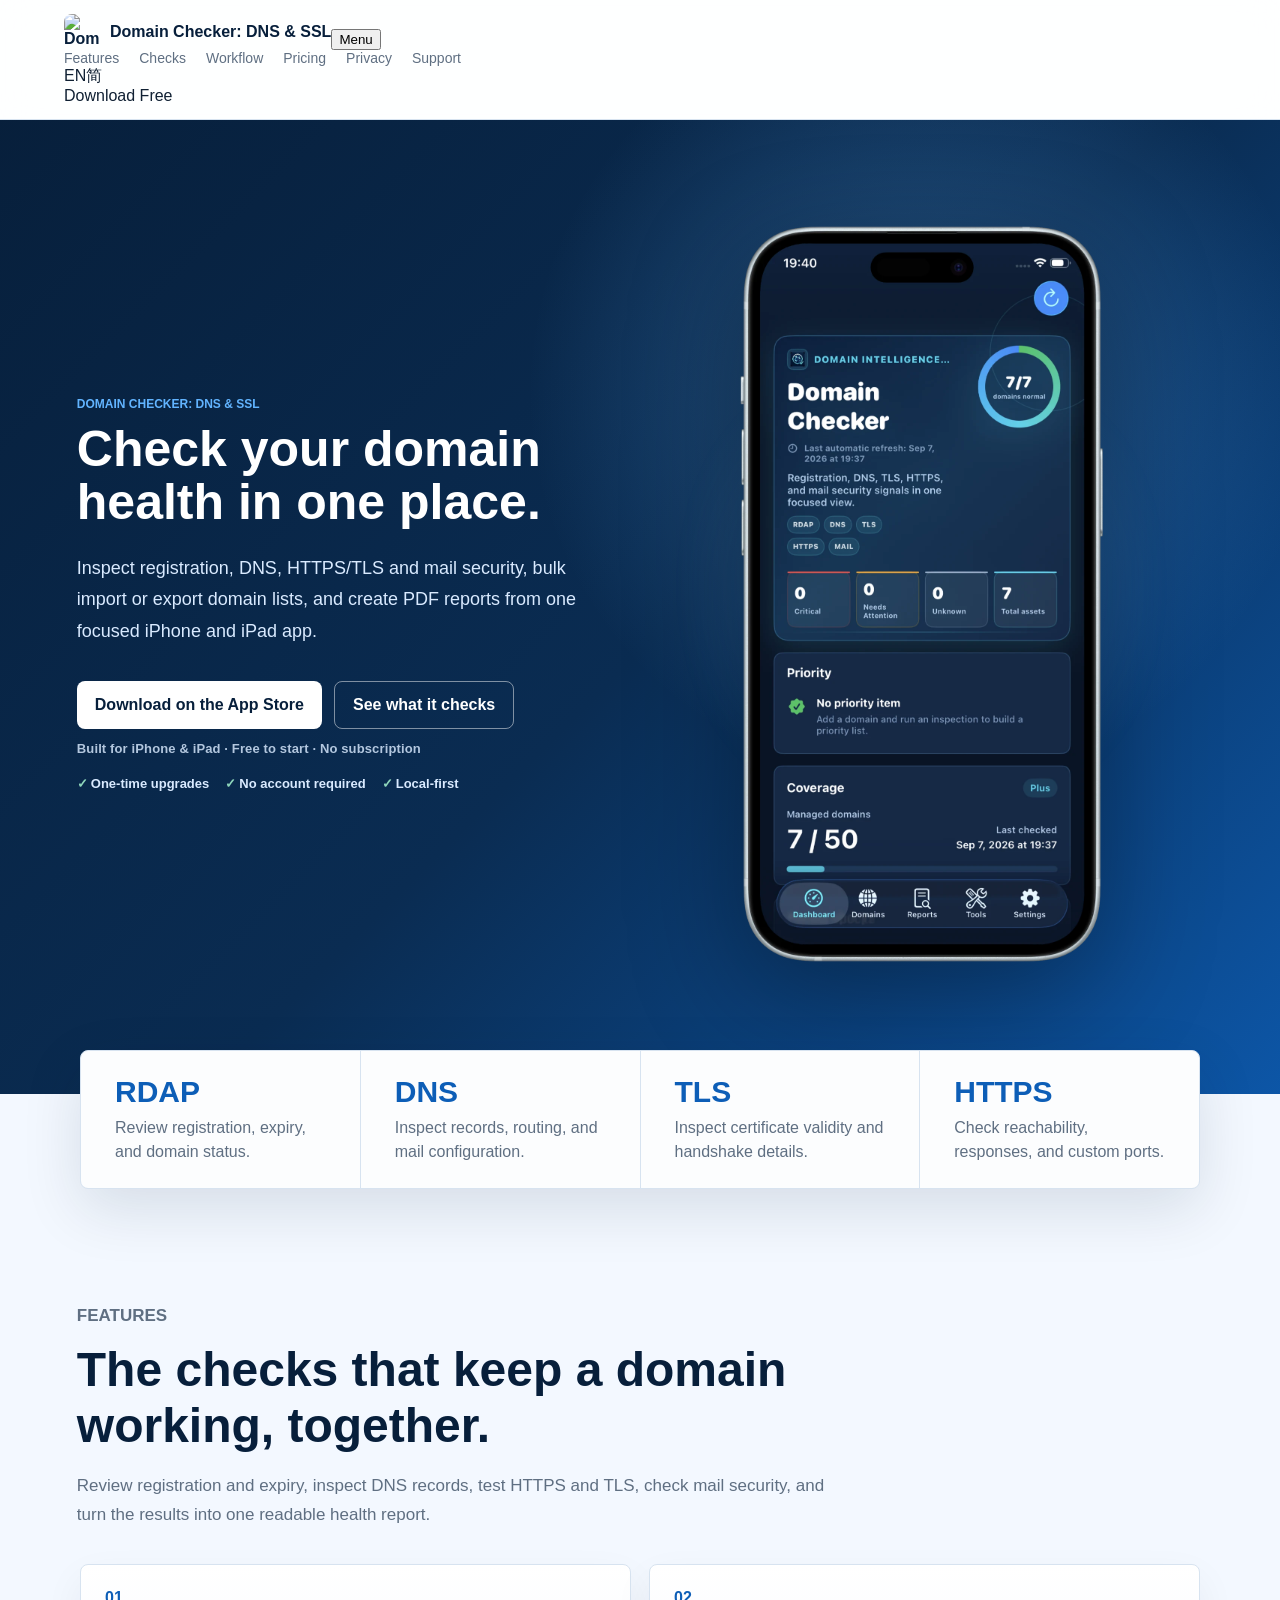
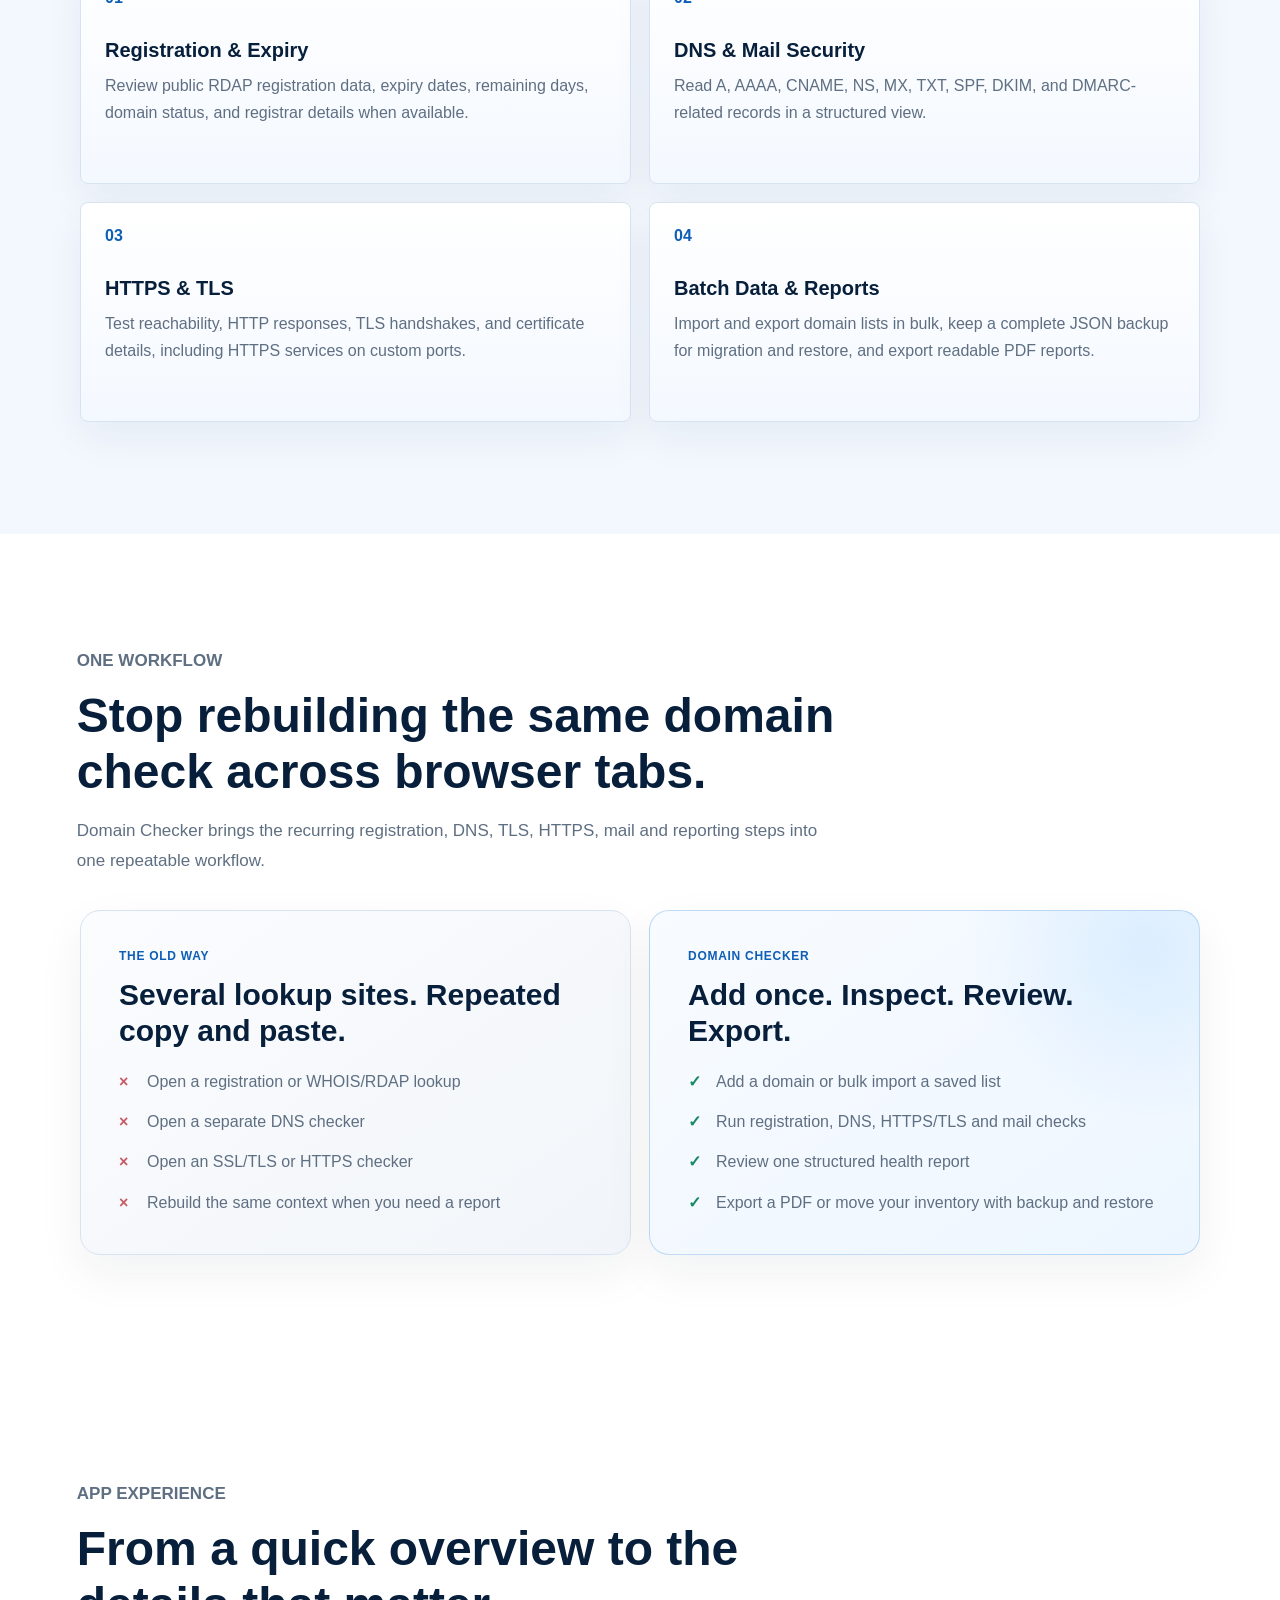
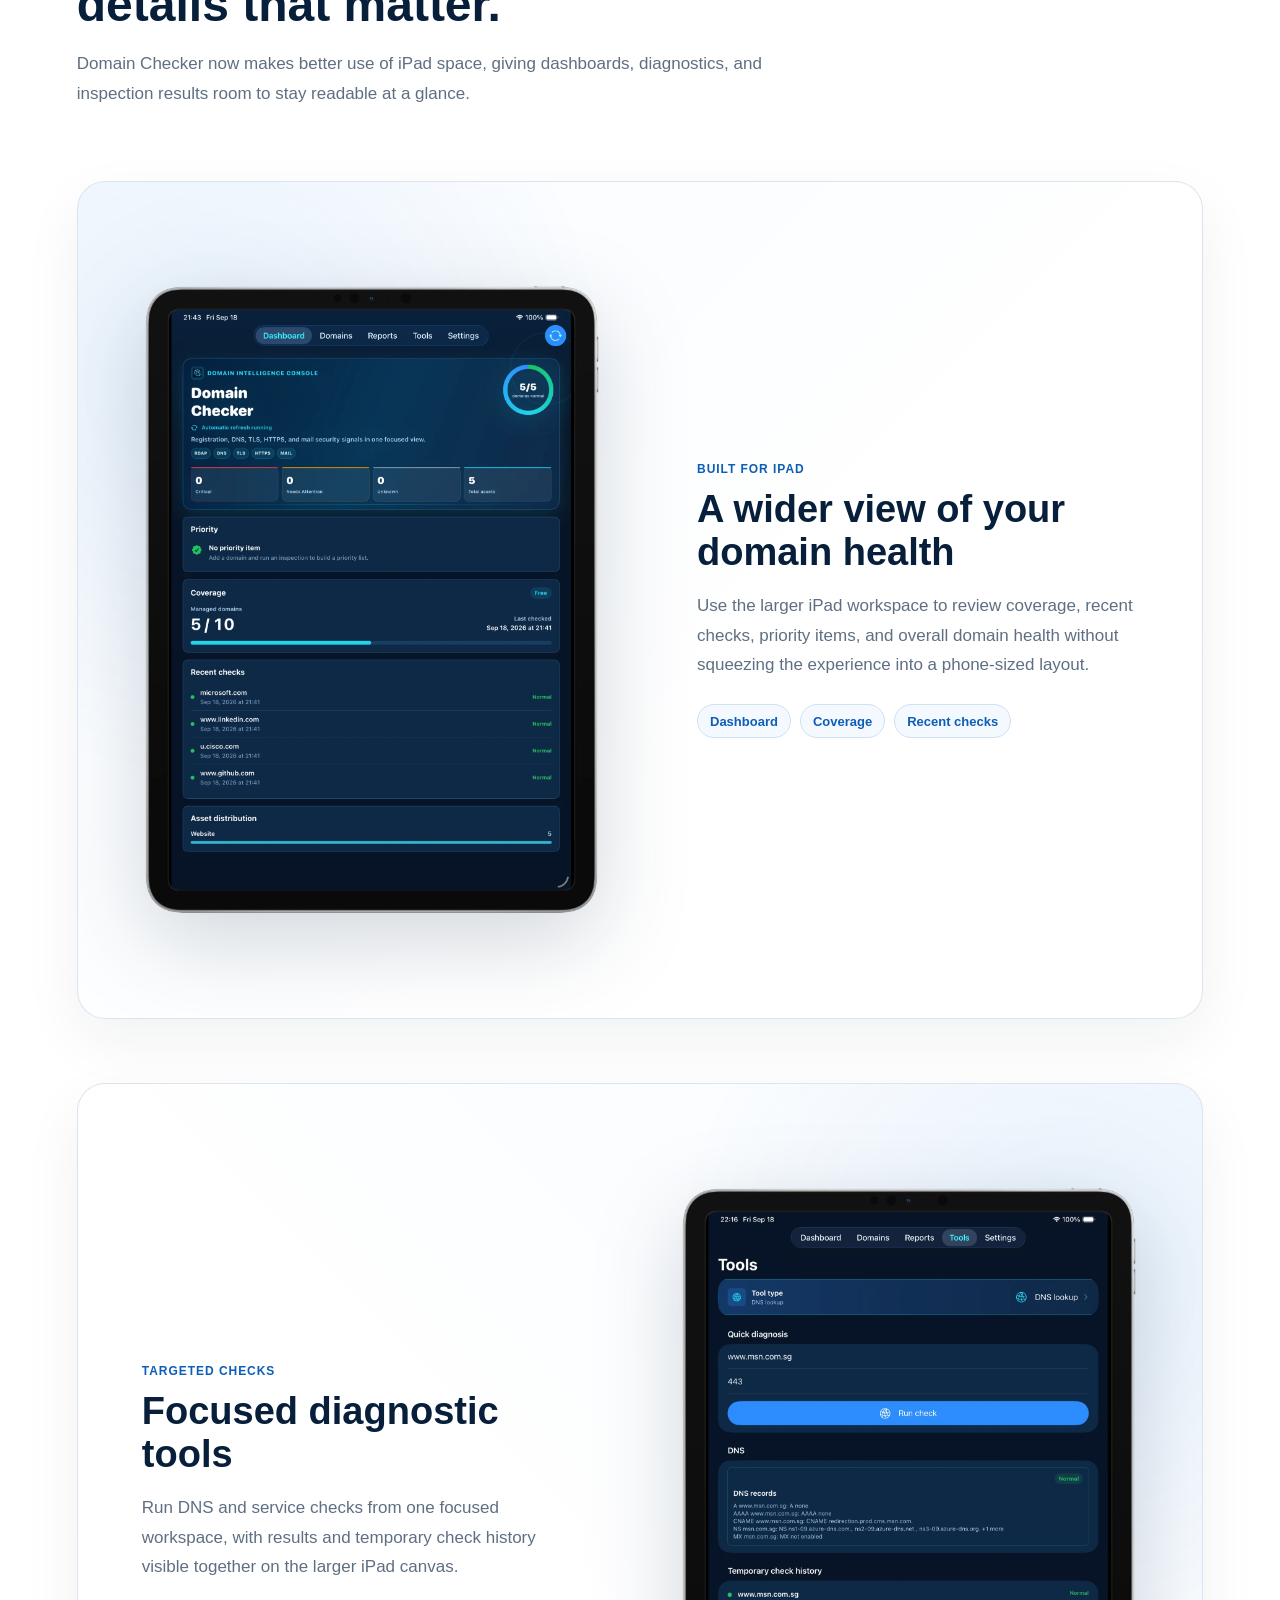
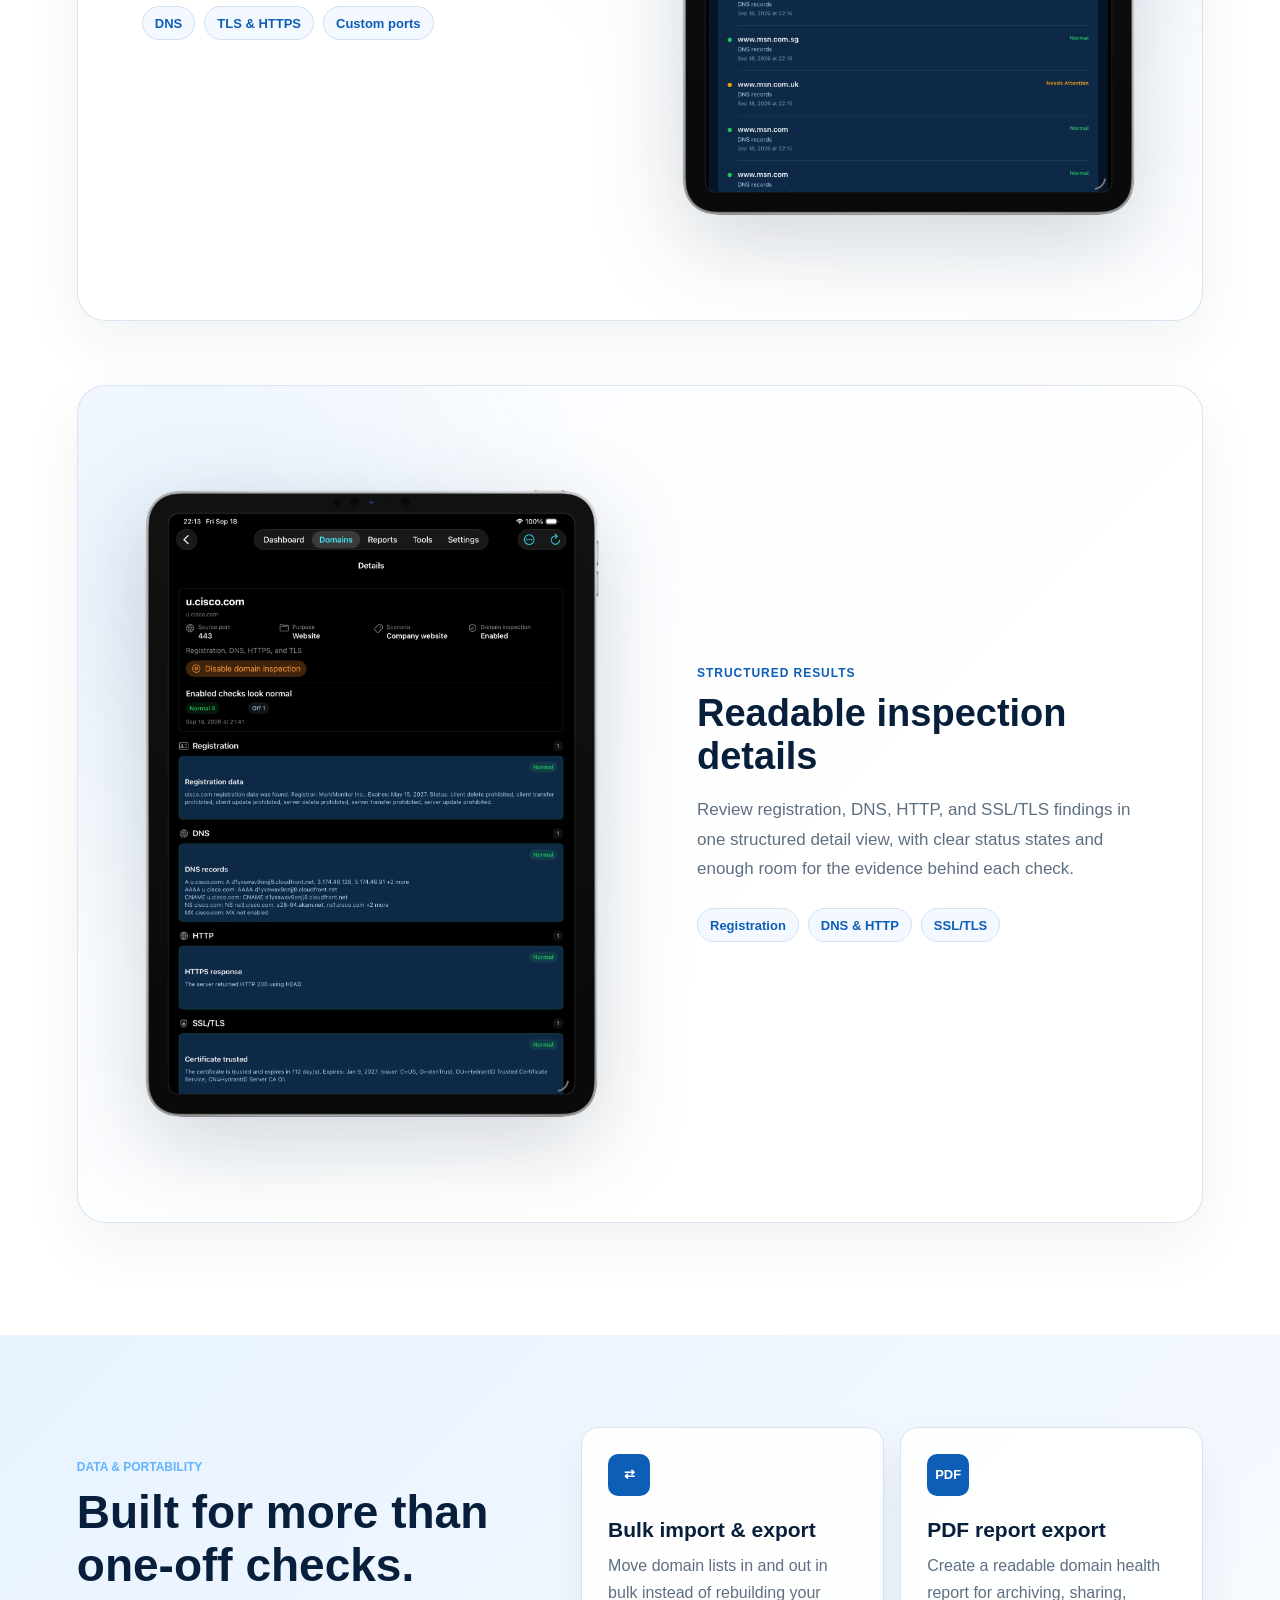
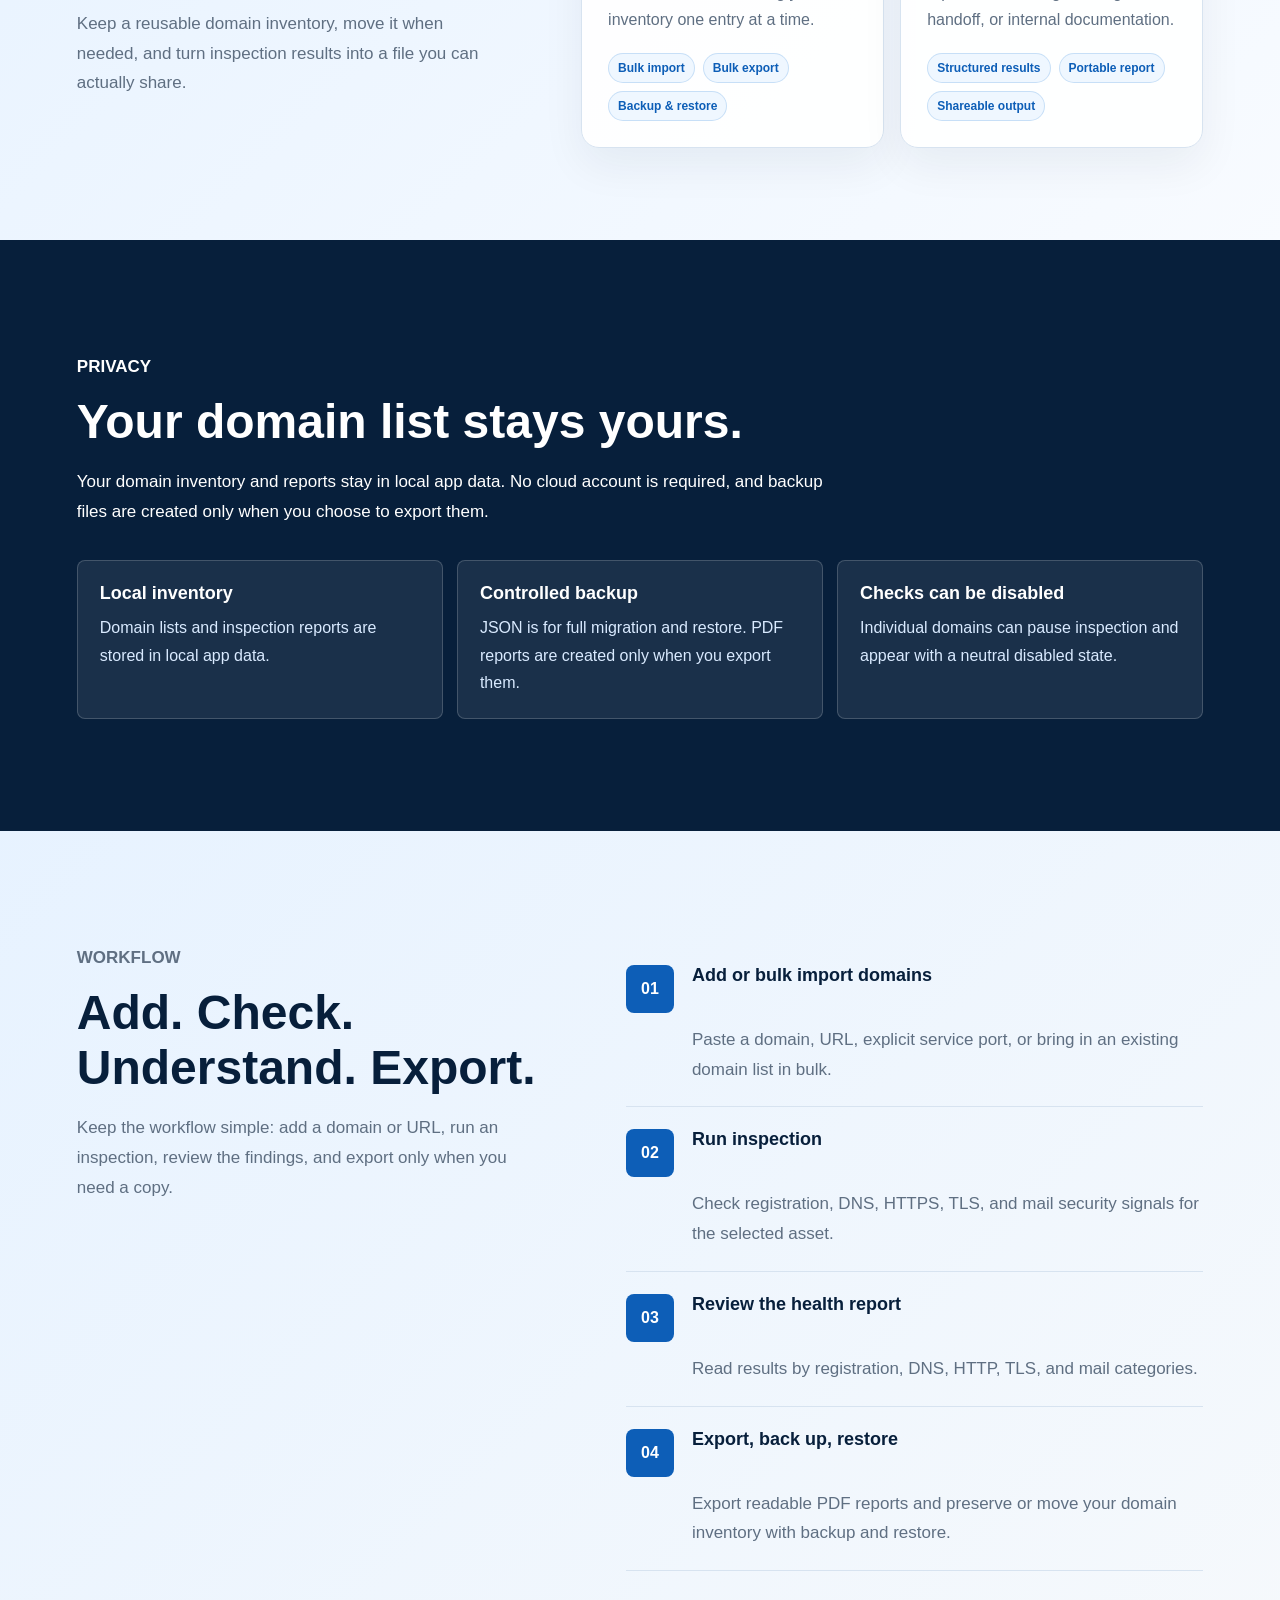
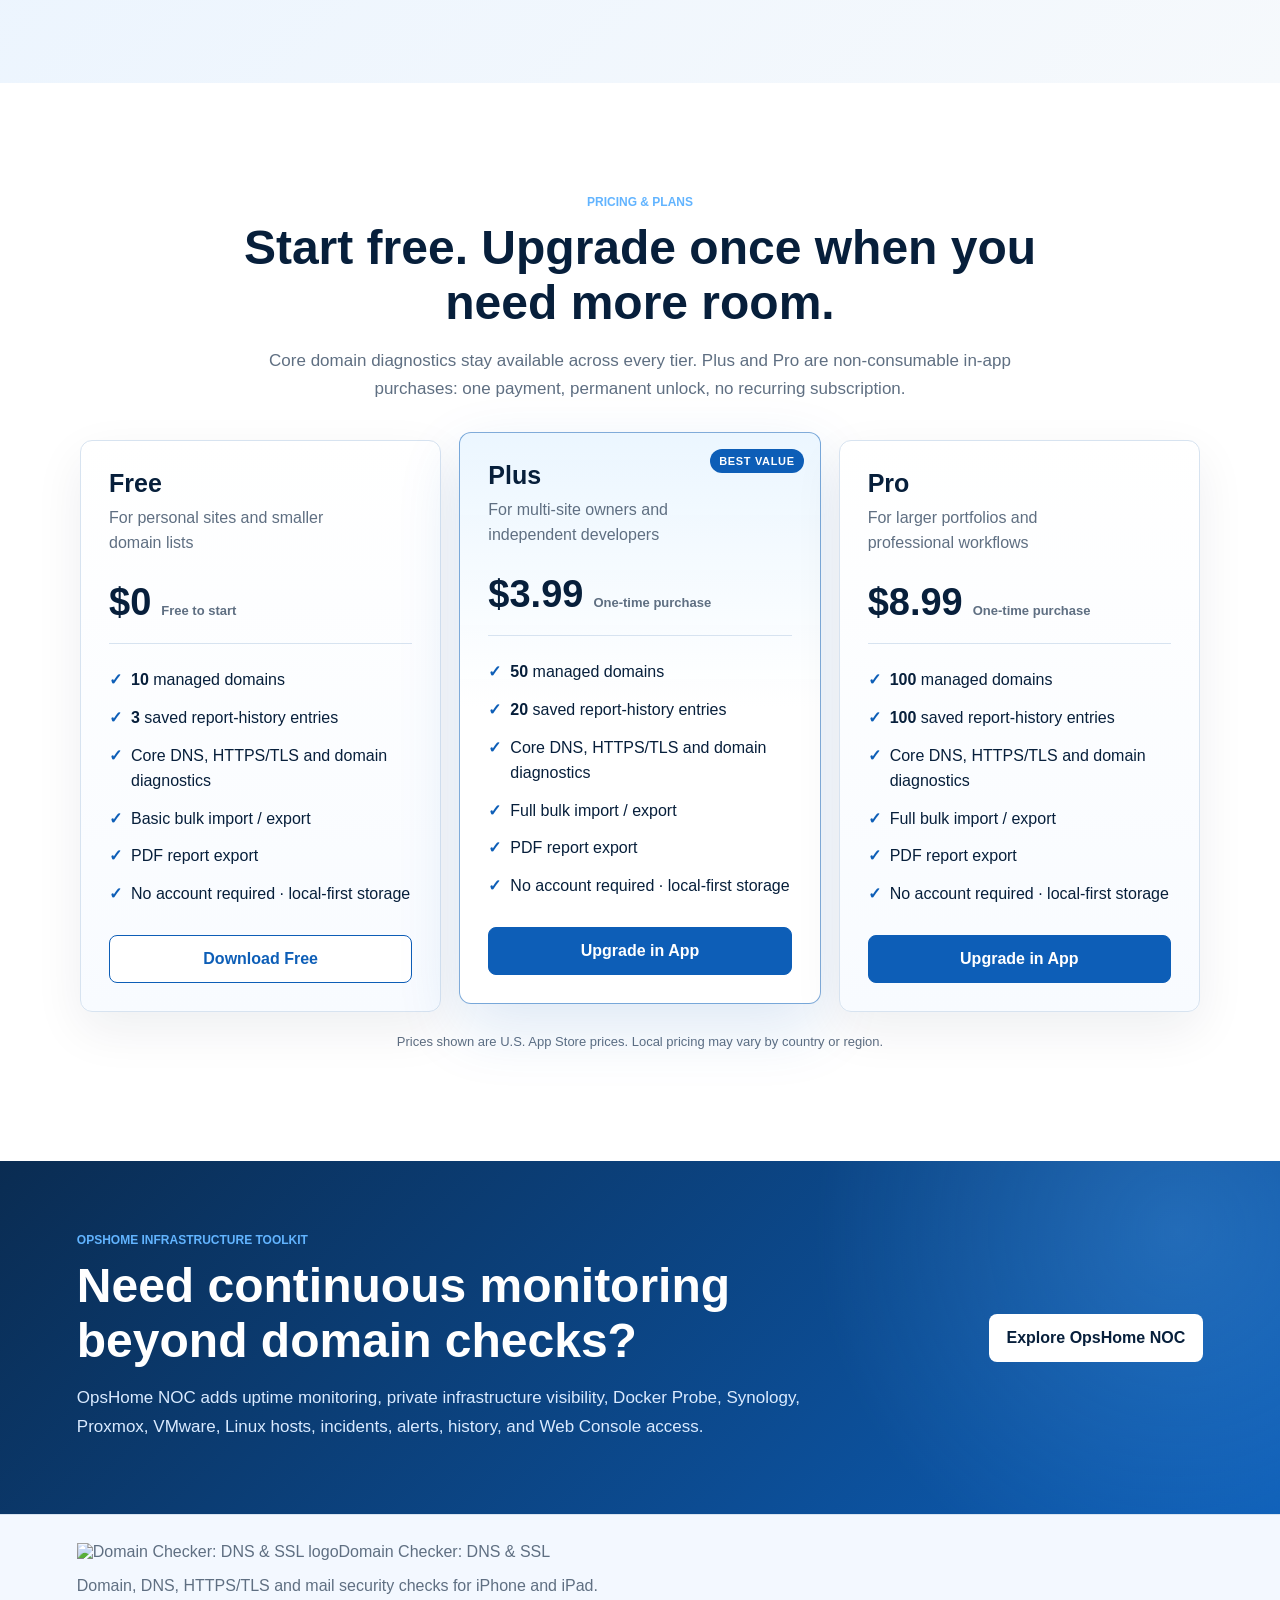
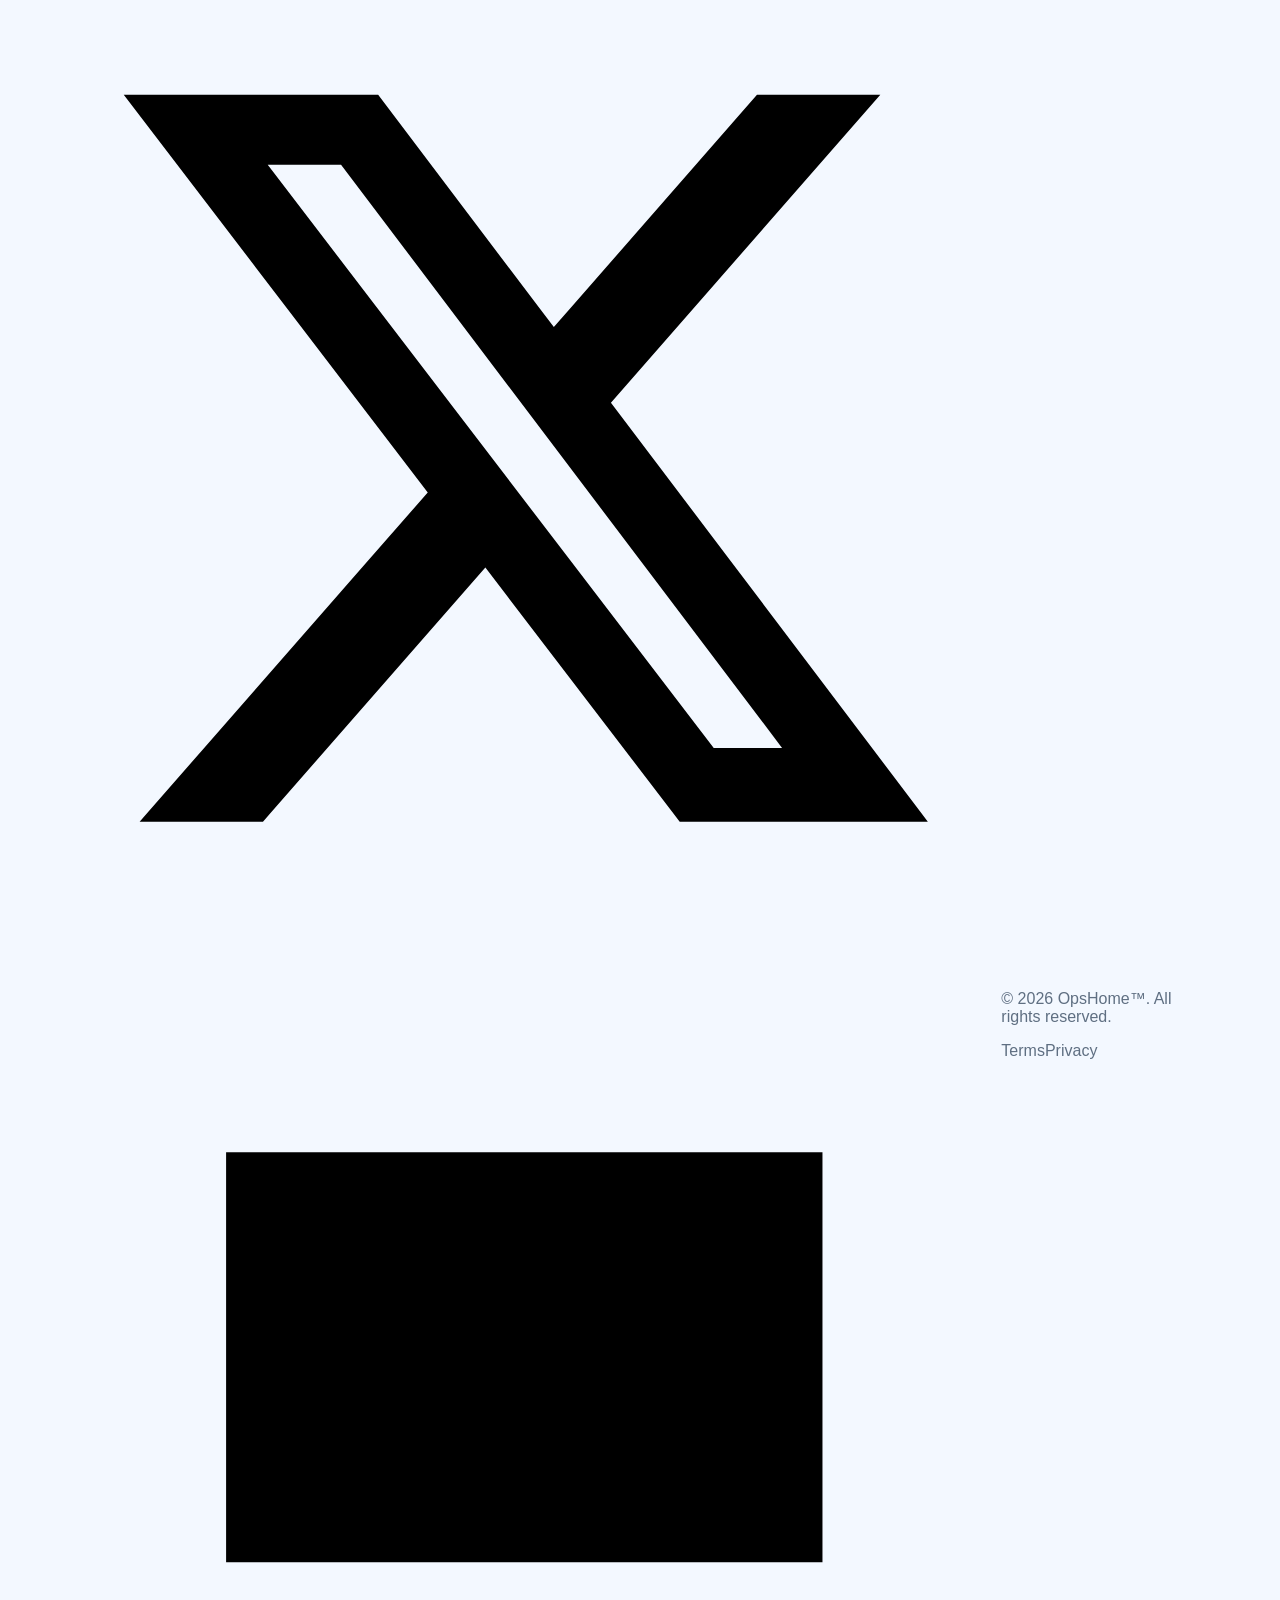
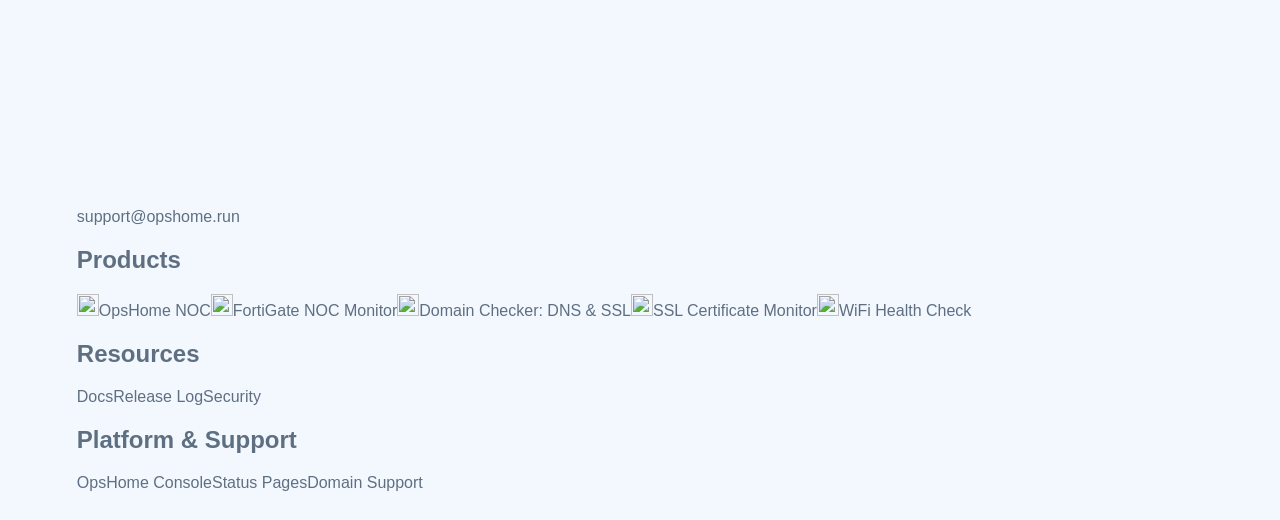
==== commit 9face595: "Add files via upload" ====
--- a/docs/index.html
+++ b/docs/index.html
@@ -203,26 +203,35 @@
 <section class="section app-showcase" id="experience">
 <div class="section-head">
 <p class="eyebrow">APP EXPERIENCE</p>
-<h2>From checks to a report you can actually use.</h2>
-<p>Keep repeat inspections organized on your device instead of rebuilding the same workflow across lookup sites and browser tabs.</p>
+<h2>From a quick overview to the details that matter.</h2>
+<p>Domain Checker now makes better use of iPad space, giving dashboards, diagnostics, and inspection results room to stay readable at a glance.</p>
 </div>
 <div class="showcase-stack">
-<article class="showcase-row showcase-row--text-first">
-<img src="assets/images/domain-checker-tools.webp" alt="Domain Checker: DNS & SSL diagnostic tools screen" loading="lazy" decoding="async" width="1039" height="2048">
+<article class="showcase-row showcase-row--ipad">
+<img src="assets/images/domain-checker-ipad-dashboard.webp" alt="Domain Checker iPad dashboard with domain health, coverage, and recent checks" loading="lazy" decoding="async" width="1483" height="2048">
+<div class="showcase-copy">
+<p class="showcase-kicker">BUILT FOR IPAD</p>
+<h3>A wider view of your domain health</h3>
+<p>Use the larger iPad workspace to review coverage, recent checks, priority items, and overall domain health without squeezing the experience into a phone-sized layout.</p>
+<div class="showcase-tags" aria-label="iPad dashboard capabilities"><span>Dashboard</span><span>Coverage</span><span>Recent checks</span></div>
+</div>
+</article>
+<article class="showcase-row showcase-row--text-first showcase-row--ipad">
+<img src="assets/images/domain-checker-tools.webp" alt="Domain Checker iPad DNS lookup and diagnostic tools screen" loading="lazy" decoding="async" width="1483" height="2048">
 <div class="showcase-copy">
 <p class="showcase-kicker">TARGETED CHECKS</p>
 <h3>Focused diagnostic tools</h3>
-<p>Run certificate and service checks from one focused workspace instead of rebuilding the same lookup flow across browser tabs.</p>
+<p>Run DNS and service checks from one focused workspace, with results and temporary check history visible together on the larger iPad canvas.</p>
 <div class="showcase-tags" aria-label="Diagnostic capabilities"><span>DNS</span><span>TLS &amp; HTTPS</span><span>Custom ports</span></div>
 </div>
 </article>
-<article class="showcase-row">
-<img src="assets/images/domain-checker-report.webp" alt="Domain Checker: DNS & SSL structured health report" loading="lazy" decoding="async" width="1039" height="2048">
+<article class="showcase-row showcase-row--ipad">
+<img src="assets/images/domain-checker-report.webp" alt="Domain Checker iPad domain detail with registration, DNS, HTTP, and SSL/TLS results" loading="lazy" decoding="async" width="1483" height="2048">
 <div class="showcase-copy">
 <p class="showcase-kicker">STRUCTURED RESULTS</p>
-<h3>Readable health reports</h3>
-<p>Bring registration, DNS, HTTPS, TLS, and mail findings into one structured report with clear states and exportable results.</p>
-<div class="showcase-tags" aria-label="Report capabilities"><span>Health states</span><span>PDF export</span><span>Local reports</span></div>
+<h3>Readable inspection details</h3>
+<p>Review registration, DNS, HTTP, and SSL/TLS findings in one structured detail view, with clear status states and enough room for the evidence behind each check.</p>
+<div class="showcase-tags" aria-label="Inspection capabilities"><span>Registration</span><span>DNS &amp; HTTP</span><span>SSL/TLS</span></div>
 </div>
 </article>
 </div>
--- a/docs/styles.css
+++ b/docs/styles.css
@@ -1127,6 +1127,19 @@
   filter: drop-shadow(0 28px 44px rgba(7, 31, 59, 0.18));
 }
 
+.showcase-row--ipad {
+  grid-template-columns: minmax(360px, 1.02fr) minmax(0, 0.98fr);
+}
+
+.showcase-row--text-first.showcase-row--ipad {
+  grid-template-columns: minmax(0, 0.98fr) minmax(360px, 1.02fr);
+}
+
+.showcase-row--ipad img {
+  width: min(500px, 100%);
+  max-height: 720px;
+}
+
 .showcase-copy {
   grid-area: copy;
   max-width: 470px;
@@ -1192,6 +1205,10 @@
     max-height: none;
   }
 
+  .showcase-row--ipad img {
+    width: min(520px, 92vw);
+  }
+
   .showcase-copy {
     max-width: 620px;
     margin: 0 auto;
